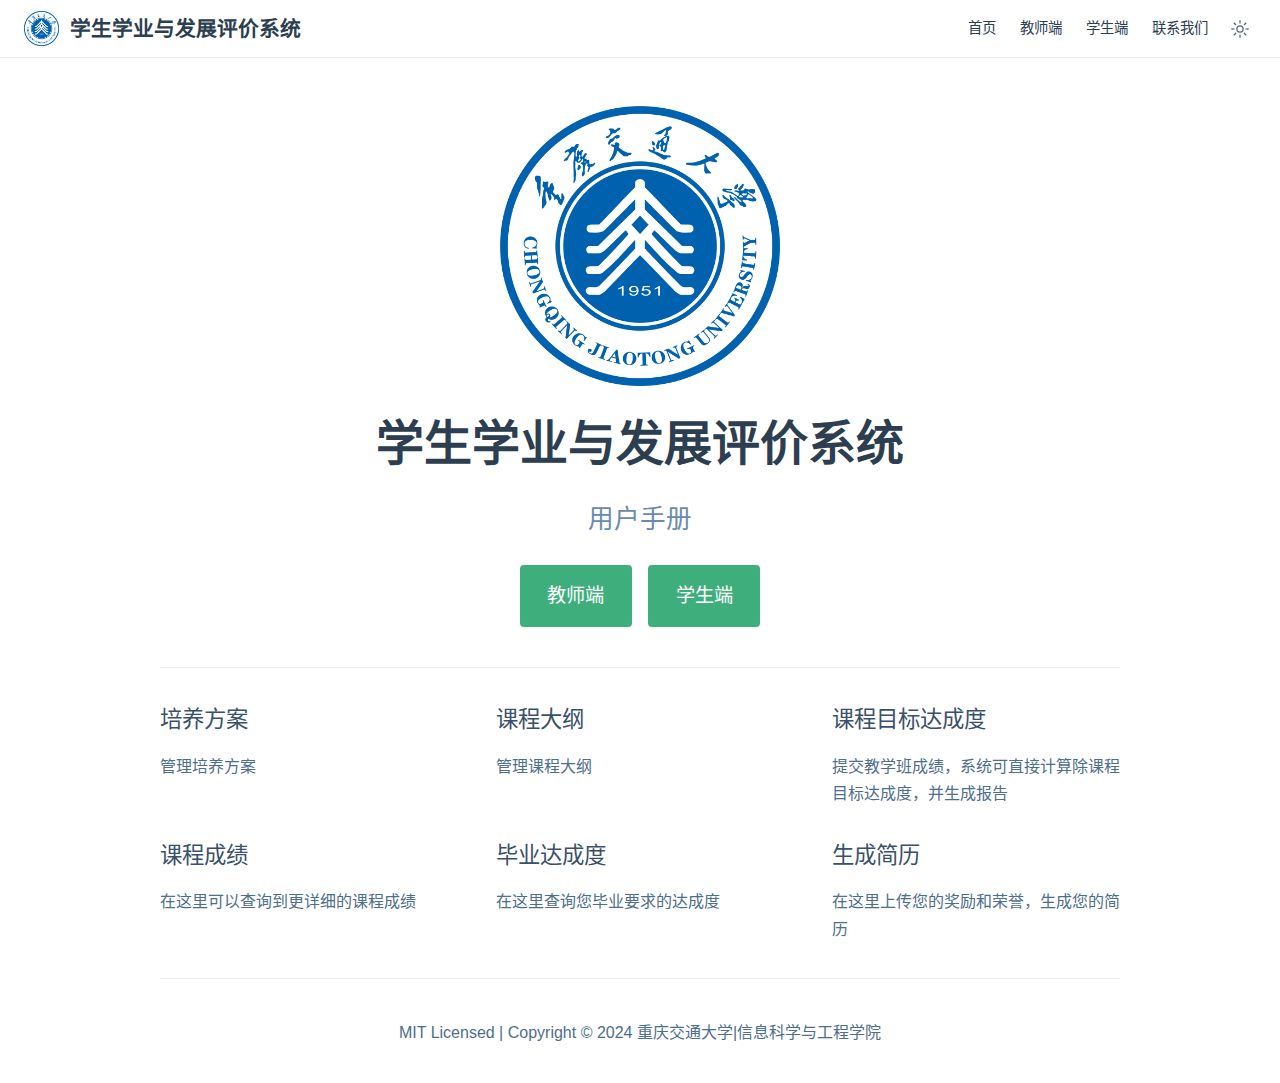
==== index.html @ 1dbdca63 "deploy" ====
<!doctype html>
<html lang="zh-CN">
  <head>
    <meta charset="utf-8" />
    <meta name="viewport" content="width=device-width,initial-scale=1" />
    <meta name="generator" content="VuePress 2.0.0-rc.8" />
    <style>
      :root {
        --c-bg: #fff;
      }
      html.dark {
        --c-bg: #22272e;
      }
      html,
      body {
        background-color: var(--c-bg);
      }
    </style>
    <script>
      const userMode = localStorage.getItem('vuepress-color-scheme')
      const systemDarkMode =
        window.matchMedia &&
        window.matchMedia('(prefers-color-scheme: dark)').matches
      if (userMode === 'dark' || (userMode !== 'light' && systemDarkMode)) {
        document.documentElement.classList.toggle('dark', true)
      }
    </script>
    <title>首页 | 学生学业与发展评价系统</title><meta name="description" content="用户手册">
    <link rel="preload" href="/assets/style-BBqKdvbw.css" as="style"><link rel="stylesheet" href="/assets/style-BBqKdvbw.css">
    <link rel="modulepreload" href="/assets/app-B4sb71X3.js"><link rel="modulepreload" href="/assets/index.html-CUFOlwJ1.js">
    <link rel="prefetch" href="/assets/index.html-BmE-rNoX.js" as="script"><link rel="prefetch" href="/assets/index.html-CQd2r7uK.js" as="script"><link rel="prefetch" href="/assets/index.html-B-RNQleG.js" as="script"><link rel="prefetch" href="/assets/traingplan.html-30GE5vGL.js" as="script"><link rel="prefetch" href="/assets/404.html-BKVNkpbK.js" as="script">
  </head>
  <body>
    <div id="app"><!--[--><div class="theme-container no-sidebar"><!--[--><header class="navbar"><div class="toggle-sidebar-button" title="toggle sidebar" aria-expanded="false" role="button" tabindex="0"><div class="icon" aria-hidden="true"><span></span><span></span><span></span></div></div><span><a class="route-link" href="/"><img class="logo" src="/assets/logo.png" alt="学生学业与发展评价系统"><span class="site-name can-hide" aria-hidden="true">学生学业与发展评价系统</span></a></span><div class="navbar-items-wrapper" style=""><!--[--><!--]--><nav class="navbar-items can-hide" aria-label="site navigation"><!--[--><div class="navbar-item"><a class="route-link" href="/" aria-label="首页"><!--[--><!--]--> 首页 <!--[--><!--]--></a></div><div class="navbar-item"><a class="route-link" href="/teacher/" aria-label="教师端"><!--[--><!--]--> 教师端 <!--[--><!--]--></a></div><div class="navbar-item"><a class="route-link" href="/student/" aria-label="学生端"><!--[--><!--]--> 学生端 <!--[--><!--]--></a></div><div class="navbar-item"><a class="route-link" href="/contact/" aria-label="联系我们"><!--[--><!--]--> 联系我们 <!--[--><!--]--></a></div><!--]--></nav><!--[--><!--]--><button class="toggle-color-mode-button" title="toggle color mode"><svg style="" class="icon" focusable="false" viewBox="0 0 32 32"><path d="M16 12.005a4 4 0 1 1-4 4a4.005 4.005 0 0 1 4-4m0-2a6 6 0 1 0 6 6a6 6 0 0 0-6-6z" fill="currentColor"></path><path d="M5.394 6.813l1.414-1.415l3.506 3.506L8.9 10.318z" fill="currentColor"></path><path d="M2 15.005h5v2H2z" fill="currentColor"></path><path d="M5.394 25.197L8.9 21.691l1.414 1.415l-3.506 3.505z" fill="currentColor"></path><path d="M15 25.005h2v5h-2z" fill="currentColor"></path><path d="M21.687 23.106l1.414-1.415l3.506 3.506l-1.414 1.414z" fill="currentColor"></path><path d="M25 15.005h5v2h-5z" fill="currentColor"></path><path d="M21.687 8.904l3.506-3.506l1.414 1.415l-3.506 3.505z" fill="currentColor"></path><path d="M15 2.005h2v5h-2z" fill="currentColor"></path></svg><svg style="display:none;" class="icon" focusable="false" viewBox="0 0 32 32"><path d="M13.502 5.414a15.075 15.075 0 0 0 11.594 18.194a11.113 11.113 0 0 1-7.975 3.39c-.138 0-.278.005-.418 0a11.094 11.094 0 0 1-3.2-21.584M14.98 3a1.002 1.002 0 0 0-.175.016a13.096 13.096 0 0 0 1.825 25.981c.164.006.328 0 .49 0a13.072 13.072 0 0 0 10.703-5.555a1.01 1.01 0 0 0-.783-1.565A13.08 13.08 0 0 1 15.89 4.38A1.015 1.015 0 0 0 14.98 3z" fill="currentColor"></path></svg></button><!----></div></header><!--]--><div class="sidebar-mask"></div><!--[--><aside class="sidebar"><nav class="navbar-items" aria-label="site navigation"><!--[--><div class="navbar-item"><a class="route-link" href="/" aria-label="首页"><!--[--><!--]--> 首页 <!--[--><!--]--></a></div><div class="navbar-item"><a class="route-link" href="/teacher/" aria-label="教师端"><!--[--><!--]--> 教师端 <!--[--><!--]--></a></div><div class="navbar-item"><a class="route-link" href="/student/" aria-label="学生端"><!--[--><!--]--> 学生端 <!--[--><!--]--></a></div><div class="navbar-item"><a class="route-link" href="/contact/" aria-label="联系我们"><!--[--><!--]--> 联系我们 <!--[--><!--]--></a></div><!--]--></nav><!--[--><!--]--><!----><!--[--><!--]--></aside><!--]--><!--[--><main class="home"><header class="hero"><img src="/assets/logo.png" alt="学生学业与发展评价系统" height="280"><h1 id="main-title">学生学业与发展评价系统</h1><p class="description">用户手册</p><p class="actions"><!--[--><a class="route-link action-button primary" href="/teacher/" aria-label="教师端"><!--[--><!--]--> 教师端 <!--[--><!--]--></a><a class="route-link action-button primary" href="/student/" aria-label="学生端"><!--[--><!--]--> 学生端 <!--[--><!--]--></a><!--]--></p></header><div class="features"><!--[--><div class="feature"><h2>培养方案</h2><p>管理培养方案</p></div><div class="feature"><h2>课程大纲</h2><p>管理课程大纲</p></div><div class="feature"><h2>课程目标达成度</h2><p>提交教学班成绩，系统可直接计算除课程目标达成度，并生成报告</p></div><div class="feature"><h2>课程成绩</h2><p>在这里可以查询到更详细的课程成绩</p></div><div class="feature"><h2>毕业达成度</h2><p>在这里查询您毕业要求的达成度</p></div><div class="feature"><h2>生成简历</h2><p>在这里上传您的奖励和荣誉，生成您的简历</p></div><!--]--></div><div class="theme-default-content"><div></div></div><!--[--><div class="footer">MIT Licensed | Copyright © 2024 重庆交通大学|信息科学与工程学院</div><!--]--></main><!--]--></div><!--[--><!----><!--]--><!--]--></div>
    <script type="module" src="/assets/app-B4sb71X3.js" defer></script>
  </body>
</html>
---- assets/style-BBqKdvbw.css ----
.vp-back-to-top-button{position:fixed!important;bottom:4rem;inset-inline-end:1rem;z-index:100;width:3rem;height:3rem;padding:.5rem;border-width:0;border-radius:50%;background:var(--back-to-top-bg-color);color:var(--back-to-top-color);box-shadow:2px 2px 10px 4px var(--back-to-top-shadow);cursor:pointer}@media (max-width: 959px){.vp-back-to-top-button{width:2.5rem;height:2.5rem}}@media print{.vp-back-to-top-button{display:none}}.vp-back-to-top-button:hover{color:var(--back-to-top-color-hover)}.vp-back-to-top-button .back-to-top-icon{overflow:hidden;width:100%;height:100%;background:currentcolor;border-radius:50%;-webkit-mask-image:var(--back-to-top-icon);mask-image:var(--back-to-top-icon);-webkit-mask-position:50%;mask-position:50%;-webkit-mask-size:cover;mask-size:cover}.vp-scroll-progress{position:absolute;right:-2px;bottom:-2px;width:calc(100% + 4px);height:calc(100% + 4px)}.vp-scroll-progress svg{width:100%;height:100%}.vp-scroll-progress circle{opacity:.9;fill:none;stroke:currentColor;transform:rotate(-90deg);transform-origin:50% 50%;r:22;stroke-dasharray:0% 314.1593%;stroke-width:3px}@media (max-width: 959px){.vp-scroll-progress circle{r:18}}.back-to-top-enter-active,.back-to-top-leave-active{transition:opacity .3s}.back-to-top-enter-from,.back-to-top-leave-to{opacity:0}:root{--back-to-top-z-index: 5;--back-to-top-icon: url("data:image/svg+xml,%3csvg%20xmlns='http://www.w3.org/2000/svg'%20viewBox='0%200%201024%201024'%3e%3cpath%20d='M512%20843.2c-36.2%200-66.4-13.6-85.8-21.8-10.8-4.6-22.6%203.6-21.8%2015.2l7%20102c.4%206.2%207.6%209.4%2012.6%205.6l29-22c3.6-2.8%209-1.8%2011.4%202l41%2064.2c3%204.8%2010.2%204.8%2013.2%200l41-64.2c2.4-3.8%207.8-4.8%2011.4-2l29%2022c5%203.8%2012.2.6%2012.6-5.6l7-102c.8-11.6-11-20-21.8-15.2-19.6%208.2-49.6%2021.8-85.8%2021.8'/%3e%3cpath%20d='m795.4%20586.2-96-98.2C699.4%20172%20513%2032%20513%2032S324.8%20172%20324.8%20488l-96%2098.2c-3.6%203.6-5.2%209-4.4%2014.2L261.2%20824c1.8%2011.4%2014.2%2017%2023.6%2010.8L419%20744s41.4%2040%2094.2%2040%2092.2-40%2092.2-40l134.2%2090.8c9.2%206.2%2021.6.6%2023.6-10.8l37-223.8c.4-5.2-1.2-10.4-4.8-14M513%20384c-34%200-61.4-28.6-61.4-64s27.6-64%2061.4-64c34%200%2061.4%2028.6%2061.4%2064S547%20384%20513%20384'/%3e%3c/svg%3e");--back-to-top-bg-color: #fff;--back-to-top-color: #3eaf7c;--back-to-top-color-hover: #71cda3;--back-to-top-shadow: rgb(0 0 0 / 20%)}div[class*=language-]:hover:before{display:none}div[class*=language-]:hover .vp-copy-code-button{opacity:1}.vp-copy-code-button{position:absolute;top:.5em;right:.5em;z-index:5;width:2.5rem;height:2.5rem;padding:0;border-width:0;border-radius:.5rem;background:transparent;outline:none;opacity:0;cursor:pointer;transition:opacity .4s}@media print{.vp-copy-code-button{display:none}}.vp-copy-code-button:focus,.vp-copy-code-button.copied{opacity:1}.vp-copy-code-button:hover,.vp-copy-code-button.copied{background:var(--copy-code-hover)}.vp-copy-code-button.copied .vp-copy-icon{-webkit-mask-image:var(--code-copied-icon);mask-image:var(--code-copied-icon)}.vp-copy-code-button.copied:after{content:attr(data-copied);position:absolute;top:0;right:calc(100% + .25rem);display:block;height:1.25rem;padding:.625rem;border-radius:.5rem;background:var(--copy-code-hover);color:var(--copy-code-color);font-weight:500;line-height:1.25rem;white-space:nowrap}.vp-copy-icon{width:1.25rem;height:1.25rem;padding:.625rem;background:currentcolor;color:var(--copy-code-color);font-size:1.25rem;-webkit-mask-image:var(--code-copy-icon);mask-image:var(--code-copy-icon);-webkit-mask-position:50%;mask-position:50%;-webkit-mask-repeat:no-repeat;mask-repeat:no-repeat;-webkit-mask-size:1em;mask-size:1em}:root{--code-copy-icon: url("data:image/svg+xml,%3csvg%20xmlns='http://www.w3.org/2000/svg'%20viewBox='0%200%2024%2024'%20fill='none'%20height='20'%20width='20'%20stroke='rgba(128,128,128,1)'%20stroke-width='2'%3e%3cpath%20stroke-linecap='round'%20stroke-linejoin='round'%20d='M9%205H7a2%202%200%200%200-2%202v12a2%202%200%200%200%202%202h10a2%202%200%200%200%202-2V7a2%202%200%200%200-2-2h-2M9%205a2%202%200%200%200%202%202h2a2%202%200%200%200%202-2M9%205a2%202%200%200%201%202-2h2a2%202%200%200%201%202%202'%20/%3e%3c/svg%3e");--code-copied-icon: url("data:image/svg+xml,%3csvg%20xmlns='http://www.w3.org/2000/svg'%20viewBox='0%200%2024%2024'%20fill='none'%20height='20'%20width='20'%20stroke='rgba(128,128,128,1)'%20stroke-width='2'%3e%3cpath%20stroke-linecap='round'%20stroke-linejoin='round'%20d='M9%205H7a2%202%200%200%200-2%202v12a2%202%200%200%200%202%202h10a2%202%200%200%200%202-2V7a2%202%200%200%200-2-2h-2M9%205a2%202%200%200%200%202%202h2a2%202%200%200%200%202-2M9%205a2%202%200%200%201%202-2h2a2%202%200%200%201%202%202m-6%209%202%202%204-4'%20/%3e%3c/svg%3e");--copy-code-color: #9e9e9e;--copy-code-hover: rgb(0 0 0 / 50%)}:root{--external-link-icon-color: #aaa}.external-link-icon{position:relative;display:inline-block;color:var(--external-link-icon-color);vertical-align:middle;top:-1px}@media print{.external-link-icon{display:none}}.external-link-icon-sr-only{position:absolute;width:1px;height:1px;padding:0;margin:-1px;overflow:hidden;clip:rect(0,0,0,0);white-space:nowrap;border-width:0;-webkit-user-select:none;-moz-user-select:none;user-select:none}:root{--medium-zoom-z-index: 100;--medium-zoom-bg-color: #ffffff;--medium-zoom-opacity: 1}.medium-zoom-overlay{background-color:var(--medium-zoom-bg-color)!important;z-index:var(--medium-zoom-z-index)}.medium-zoom-overlay~img{z-index:calc(var(--medium-zoom-z-index) + 1)}.medium-zoom--opened .medium-zoom-overlay{opacity:var(--medium-zoom-opacity)}:root{--nprogress-color: #29d;--nprogress-z-index: 1031}#nprogress{pointer-events:none}#nprogress .bar{background:var(--nprogress-color);position:fixed;z-index:var(--nprogress-z-index);top:0;left:0;width:100%;height:2px}:root{--c-brand: #3eaf7c;--c-brand-light: #4abf8a;--c-bg: #ffffff;--c-bg-light: #f3f4f5;--c-bg-lighter: #eeeeee;--c-bg-dark: #ebebec;--c-bg-darker: #e6e6e6;--c-bg-navbar: var(--c-bg);--c-bg-sidebar: var(--c-bg);--c-bg-arrow: #cccccc;--c-text: #2c3e50;--c-text-accent: var(--c-brand);--c-text-light: #3a5169;--c-text-lighter: #4e6e8e;--c-text-lightest: #6a8bad;--c-text-quote: #999999;--c-border: #eaecef;--c-border-dark: #dfe2e5;--c-tip: #42b983;--c-tip-bg: var(--c-bg-light);--c-tip-title: var(--c-text);--c-tip-text: var(--c-text);--c-tip-text-accent: var(--c-text-accent);--c-warning: #ffc310;--c-warning-bg: #fffae3;--c-warning-bg-light: #fff3ba;--c-warning-bg-lighter: #fff0b0;--c-warning-border-dark: #f7dc91;--c-warning-details-bg: #fff5ca;--c-warning-title: #f1b300;--c-warning-text: #746000;--c-warning-text-accent: #edb100;--c-warning-text-light: #c1971c;--c-warning-text-quote: #ccab49;--c-danger: #f11e37;--c-danger-bg: #ffe0e0;--c-danger-bg-light: #ffcfde;--c-danger-bg-lighter: #ffc9c9;--c-danger-border-dark: #f1abab;--c-danger-details-bg: #ffd4d4;--c-danger-title: #ed1e2c;--c-danger-text: #660000;--c-danger-text-accent: #bd1a1a;--c-danger-text-light: #b5474d;--c-danger-text-quote: #c15b5b;--c-details-bg: #eeeeee;--c-badge-tip: var(--c-tip);--c-badge-warning: #ecc808;--c-badge-warning-text: var(--c-bg);--c-badge-danger: #dc2626;--c-badge-danger-text: var(--c-bg);--c-code-group-tab-title: rgba(255, 255, 255, .9);--c-code-group-tab-bg: var(--code-bg-color);--c-code-group-tab-outline: var(var(--c-code-group-tab-title));--c-code-group-tab-active-border: var(--c-brand);--t-color: .3s ease;--t-transform: .3s ease;--code-bg-color: #282c34;--code-hl-bg-color: rgba(0, 0, 0, .66);--code-ln-color: #9e9e9e;--code-ln-wrapper-width: 3.5rem;--font-family: -apple-system, BlinkMacSystemFont, "Segoe UI", Roboto, Oxygen, Ubuntu, Cantarell, "Fira Sans", "Droid Sans", "Helvetica Neue", sans-serif;--font-family-code: Consolas, Monaco, "Andale Mono", "Ubuntu Mono", monospace;--navbar-height: 3.6rem;--navbar-padding-v: .7rem;--navbar-padding-h: 1.5rem;--sidebar-width: 20rem;--sidebar-width-mobile: calc(var(--sidebar-width) * .82);--content-width: 740px;--homepage-width: 960px}.vp-back-to-top-button{--back-to-top-color: var(--c-brand);--back-to-top-color-hover: var(--c-brand-light);--back-to-top-bg-color: var(--c-bg)}.vp-catalog-wrapper{--catalog-bg-color: var(--c-bg);--catalog-bg-secondary-color: var(--c-bg-dark);--catalog-border-color: var(--c-border);--catalog-active-color: var(--c-brand);--catalog-hover-color: var(--c-brand-light)}.waline-wrapper{--waline-bg-color: var(--c-bg);--waline-bg-color-light: var(--c-bg-light);--waline-text-color: var(--c-color);--waline-border: 1px solid var(--c-border);--waline-border-color: var(--c-border);--waline-theme-color: var(--c-brand);--waline-active-color: var(--c-brand-light)}.DocSearch{--docsearch-primary-color: var(--c-brand);--docsearch-text-color: var(--c-text);--docsearch-highlight-color: var(--c-brand);--docsearch-muted-color: var(--c-text-quote);--docsearch-container-background: rgba(9, 10, 17, .8);--docsearch-modal-background: var(--c-bg-light);--docsearch-searchbox-background: var(--c-bg-lighter);--docsearch-searchbox-focus-background: var(--c-bg);--docsearch-searchbox-shadow: inset 0 0 0 2px var(--c-brand);--docsearch-hit-color: var(--c-text-light);--docsearch-hit-active-color: var(--c-bg);--docsearch-hit-background: var(--c-bg);--docsearch-hit-shadow: 0 1px 3px 0 var(--c-border-dark);--docsearch-footer-background: var(--c-bg)}.external-link-icon{--external-link-icon-color: var(--c-text-quote)}.medium-zoom-overlay{--medium-zoom-bg-color: var(--c-bg)}#nprogress{--nprogress-color: var(--c-brand)}body{--photo-swipe-bullet: var(--c-bg);--photo-swipe-bullet-active: var(--c-brand)}body{--pwa-text-color: var(--c-text);--pwa-bg-color: var(--c-bg);--pwa-border-color: var(--c-brand);--pwa-btn-text-color: var(--c-bg);--pwa-btn-bg-color: var(--c-brand);--pwa-btn-hover-bg-color: var(--c-brand-light)}.language-modal-mask{--redirect-bg-color: var(--c-bg);--redirect-bg-color-light: var(--c-bg-light);--redirect-bg-color-lighter: var(--c-bg-lighter);--redirect-text-color: var(--c-text);--redirect-primary-color: var(--c-brand);--redirect-primary-hover-color: var(--c-brand-light);--redirect-primary-text-color: var(--c-bg)}.search-box{--search-bg-color: var(--c-bg);--search-accent-color: var(--c-brand);--search-text-color: var(--c-text);--search-border-color: var(--c-border);--search-item-text-color: var(--c-text-lighter);--search-item-focus-bg-color: var(--c-bg-light)}html.dark{--c-brand: #3aa675;--c-brand-light: #349469;--c-bg: #22272e;--c-bg-light: #2b313a;--c-bg-lighter: #262c34;--c-bg-dark: #343b44;--c-bg-darker: #37404c;--c-text: #adbac7;--c-text-light: #96a7b7;--c-text-lighter: #8b9eb0;--c-text-lightest: #8094a8;--c-border: #3e4c5a;--c-border-dark: #34404c;--c-tip: #318a62;--c-warning: #e0ad15;--c-warning-bg: #2d2f2d;--c-warning-bg-light: #423e2a;--c-warning-bg-lighter: #44442f;--c-warning-border-dark: #957c35;--c-warning-details-bg: #39392d;--c-warning-title: #fdca31;--c-warning-text: #d8d96d;--c-warning-text-accent: #ffbf00;--c-warning-text-light: #ddb84b;--c-warning-text-quote: #ccab49;--c-danger: #fc1e38;--c-danger-bg: #39232c;--c-danger-bg-light: #4b2b35;--c-danger-bg-lighter: #553040;--c-danger-border-dark: #a25151;--c-danger-details-bg: #482936;--c-danger-title: #fc2d3b;--c-danger-text: #ea9ca0;--c-danger-text-accent: #fd3636;--c-danger-text-light: #d9777c;--c-danger-text-quote: #d56b6b;--c-details-bg: #323843;--c-badge-warning: var(--c-warning);--c-badge-warning-text: #3c2e05;--c-badge-danger: var(--c-danger);--c-badge-danger-text: #401416;--code-hl-bg-color: #363b46}html.dark .DocSearch{--docsearch-logo-color: var(--c-text);--docsearch-modal-shadow: inset 1px 1px 0 0 #2c2e40, 0 3px 8px 0 #000309;--docsearch-key-shadow: inset 0 -2px 0 0 #282d55, inset 0 0 1px 1px #51577d, 0 2px 2px 0 rgba(3, 4, 9, .3);--docsearch-key-gradient: linear-gradient(-225deg, #444950, #1c1e21);--docsearch-footer-shadow: inset 0 1px 0 0 rgba(73, 76, 106, .5), 0 -4px 8px 0 rgba(0, 0, 0, .2)}html.dark body{--pwa-shadow-color: rgb(0 0 0 / 30%);--pwa-content-color: #ccc;--pwa-content-light-color: #999}html,body{padding:0;margin:0;background-color:var(--c-bg);transition:background-color var(--t-color)}html.dark{color-scheme:dark}html{font-size:16px}body{font-family:var(--font-family);-webkit-font-smoothing:antialiased;-moz-osx-font-smoothing:grayscale;font-size:1rem;color:var(--c-text)}a{font-weight:500;color:var(--c-text-accent);text-decoration:none;overflow-wrap:break-word}p a code{font-weight:400;color:var(--c-text-accent)}kbd{font-family:var(--font-family-code);color:var(--c-text);background:var(--c-bg-lighter);border:solid .15rem var(--c-border-dark);border-bottom:solid .25rem var(--c-border-dark);border-radius:.15rem;padding:0 .15em}code{font-family:var(--font-family-code);color:var(--c-text-lighter);padding:.25rem .5rem;margin:0;font-size:.85em;background-color:var(--c-bg-light);border-radius:3px;overflow-wrap:break-word;transition:background-color var(--t-color)}blockquote{font-size:1rem;color:var(--c-text-quote);border-left:.2rem solid var(--c-border-dark);margin:1rem 0;padding:.25rem 0 .25rem 1rem;overflow-wrap:break-word}blockquote>p{margin:0}ul,ol{padding-left:1.2em}strong{font-weight:600}h1,h2,h3,h4,h5,h6{font-weight:600;line-height:1.25;overflow-wrap:break-word}h1:focus-visible,h2:focus-visible,h3:focus-visible,h4:focus-visible,h5:focus-visible,h6:focus-visible{outline:none}h1 .header-anchor,h2 .header-anchor,h3 .header-anchor,h4 .header-anchor,h5 .header-anchor,h6 .header-anchor{color:inherit;text-decoration:none;position:relative}h1 .header-anchor:hover:before,h2 .header-anchor:hover:before,h3 .header-anchor:hover:before,h4 .header-anchor:hover:before,h5 .header-anchor:hover:before,h6 .header-anchor:hover:before{font-size:.8em;content:"¶";position:absolute;left:-.75em;color:var(--c-brand)}h1 .header-anchor:focus-visible,h2 .header-anchor:focus-visible,h3 .header-anchor:focus-visible,h4 .header-anchor:focus-visible,h5 .header-anchor:focus-visible,h6 .header-anchor:focus-visible{outline:none}h1 .header-anchor:focus-visible:before,h2 .header-anchor:focus-visible:before,h3 .header-anchor:focus-visible:before,h4 .header-anchor:focus-visible:before,h5 .header-anchor:focus-visible:before,h6 .header-anchor:focus-visible:before{content:"¶";position:absolute;left:-.75em;color:var(--c-brand);outline:auto}h1{font-size:2.2rem}h2{font-size:1.65rem;padding-bottom:.3rem;border-bottom:1px solid var(--c-border);transition:border-color var(--t-color)}h3{font-size:1.35rem}h4{font-size:1.15rem}h5{font-size:1.05rem}h6{font-size:1rem}@media print{a[href^="http://"]:after,a[href^="https://"]:after{content:" (" attr(href) ") "}}p,ul,ol{line-height:1.7;overflow-wrap:break-word}hr{border:0;border-top:1px solid var(--c-border)}table{border-collapse:collapse;margin:1rem 0;display:block;overflow-x:auto;transition:border-color var(--t-color)}tr{border-top:1px solid var(--c-border-dark);transition:border-color var(--t-color)}tr:nth-child(2n){background-color:var(--c-bg-light);transition:background-color var(--t-color)}tr:nth-child(2n) code{background-color:var(--c-bg-dark)}th,td{padding:.6em 1em;border:1px solid var(--c-border-dark);transition:border-color var(--t-color)}.arrow{display:inline-block;width:0;height:0}.arrow.up{border-left:4px solid transparent;border-right:4px solid transparent;border-bottom:6px solid var(--c-bg-arrow)}.arrow.down{border-left:4px solid transparent;border-right:4px solid transparent;border-top:6px solid var(--c-bg-arrow)}.arrow.right{border-top:4px solid transparent;border-bottom:4px solid transparent;border-left:6px solid var(--c-bg-arrow)}.arrow.left{border-top:4px solid transparent;border-bottom:4px solid transparent;border-right:6px solid var(--c-bg-arrow)}.badge{display:inline-block;font-size:14px;font-weight:600;height:18px;line-height:18px;border-radius:3px;padding:0 6px;color:var(--c-bg);vertical-align:top;transition:color var(--t-color),background-color var(--t-color)}.badge.tip{background-color:var(--c-badge-tip)}.badge.warning{background-color:var(--c-badge-warning);color:var(--c-badge-warning-text)}.badge.danger{background-color:var(--c-badge-danger);color:var(--c-badge-danger-text)}.badge+.badge{margin-left:5px}code[class*=language-],pre[class*=language-]{color:#ccc;background:none;font-family:var(--font-family-code);font-size:1em;text-align:left;white-space:pre;word-spacing:normal;word-break:normal;word-wrap:normal;line-height:1.5;-moz-tab-size:4;-o-tab-size:4;tab-size:4;-webkit-hyphens:none;hyphens:none}pre[class*=language-]{padding:1em;margin:.5em 0;overflow:auto}:not(pre)>code[class*=language-],pre[class*=language-]{background:#2d2d2d}:not(pre)>code[class*=language-]{padding:.1em;border-radius:.3em;white-space:normal}.token.comment,.token.block-comment,.token.prolog,.token.doctype,.token.cdata{color:#999}.token.punctuation{color:#ccc}.token.tag,.token.attr-name,.token.namespace,.token.deleted{color:#ec5975}.token.function-name{color:#6196cc}.token.boolean,.token.number,.token.function{color:#f08d49}.token.property,.token.class-name,.token.constant,.token.symbol{color:#f8c555}.token.selector,.token.important,.token.atrule,.token.keyword,.token.builtin{color:#cc99cd}.token.string,.token.char,.token.attr-value,.token.regex,.token.variable{color:#7ec699}.token.operator,.token.entity,.token.url{color:#67cdcc}.token.important,.token.bold{font-weight:700}.token.italic{font-style:italic}.token.entity{cursor:help}.token.inserted{color:#3eaf7c}.theme-default-content pre,.theme-default-content pre[class*=language-]{line-height:1.375;padding:1.3rem 1.5rem;margin:.85rem 0;border-radius:6px;overflow:auto}.theme-default-content pre code,.theme-default-content pre[class*=language-] code{color:#fff;padding:0;background-color:transparent!important;border-radius:0;overflow-wrap:unset;-webkit-font-smoothing:auto;-moz-osx-font-smoothing:auto}.theme-default-content .line-number{font-family:var(--font-family-code)}div[class*=language-]{position:relative;background-color:var(--code-bg-color);border-radius:6px}div[class*=language-]:before{content:attr(data-title);position:absolute;z-index:3;top:.8em;right:1em;font-size:.75rem;color:var(--code-ln-color)}div[class*=language-] pre,div[class*=language-] pre[class*=language-]{background:transparent!important;position:relative;z-index:1}div[class*=language-] .highlight-lines{-webkit-user-select:none;-moz-user-select:none;user-select:none;padding-top:1.3rem;position:absolute;top:0;left:0;width:100%;line-height:1.375}div[class*=language-] .highlight-lines .highlight-line{background-color:var(--code-hl-bg-color)}div[class*=language-]:not(.line-numbers-mode) .line-numbers{display:none}div[class*=language-].line-numbers-mode .highlight-lines .highlight-line{position:relative}div[class*=language-].line-numbers-mode .highlight-lines .highlight-line:before{content:" ";position:absolute;z-index:2;left:0;top:0;display:block;width:var(--code-ln-wrapper-width);height:100%}div[class*=language-].line-numbers-mode pre{margin-left:var(--code-ln-wrapper-width);padding-left:1rem;vertical-align:middle}div[class*=language-].line-numbers-mode .line-numbers{position:absolute;top:0;width:var(--code-ln-wrapper-width);text-align:center;color:var(--code-ln-color);padding-top:1.25rem;line-height:1.375;counter-reset:line-number}div[class*=language-].line-numbers-mode .line-numbers .line-number{position:relative;z-index:3;-webkit-user-select:none;-moz-user-select:none;user-select:none;height:1.375em}div[class*=language-].line-numbers-mode .line-numbers .line-number:before{counter-increment:line-number;content:counter(line-number);font-size:.85em}div[class*=language-].line-numbers-mode:after{content:"";position:absolute;top:0;left:0;width:var(--code-ln-wrapper-width);height:100%;border-radius:6px 0 0 6px;border-right:1px solid var(--code-hl-bg-color)}@media (max-width: 419px){.theme-default-content div[class*=language-]{margin:.85rem -1.5rem;border-radius:0}}.code-group__nav{margin-top:.85rem;margin-bottom:calc(-1.7rem - 6px);padding-bottom:calc(1.7rem - 6px);padding-left:10px;padding-top:10px;border-top-left-radius:6px;border-top-right-radius:6px;background-color:var(--c-code-group-tab-bg)}.code-group__nav-tab{border:0;padding:5px;cursor:pointer;background-color:transparent;font-size:.85em;line-height:1.4;color:var(--c-code-group-tab-title);font-weight:600}.code-group__nav-tab:focus{outline:none}.code-group__nav-tab:focus-visible{outline:1px solid var(--c-code-group-tab-outline)}.code-group__nav-tab-active{border-bottom:var(--c-code-group-tab-active-border) 1px solid}@media (max-width: 419px){.code-group__nav{margin-left:-1.5rem;margin-right:-1.5rem;border-radius:0}}.code-group-item{display:none}.code-group-item__active{display:block}.code-group-item>pre{background-color:orange}.custom-container{transition:color var(--t-color),border-color var(--t-color),background-color var(--t-color)}.custom-container .custom-container-title{font-weight:600}.custom-container .custom-container-title:not(:only-child){margin-bottom:-.4rem}.custom-container.tip,.custom-container.warning,.custom-container.danger{padding:.1rem 1.5rem;border-left-width:.5rem;border-left-style:solid;margin:1rem 0}.custom-container.tip{border-color:var(--c-tip);background-color:var(--c-tip-bg);color:var(--c-tip-text)}.custom-container.tip .custom-container-title{color:var(--c-tip-title)}.custom-container.tip a{color:var(--c-tip-text-accent)}.custom-container.tip code{background-color:var(--c-bg-dark)}.custom-container.warning{border-color:var(--c-warning);background-color:var(--c-warning-bg);color:var(--c-warning-text)}.custom-container.warning .custom-container-title{color:var(--c-warning-title)}.custom-container.warning a{color:var(--c-warning-text-accent)}.custom-container.warning blockquote{border-left-color:var(--c-warning-border-dark);color:var(--c-warning-text-quote)}.custom-container.warning code{color:var(--c-warning-text-light);background-color:var(--c-warning-bg-light)}.custom-container.warning details{background-color:var(--c-warning-details-bg)}.custom-container.warning details code{background-color:var(--c-warning-bg-lighter)}.custom-container.warning .external-link-icon{--external-link-icon-color: var(--c-warning-text-quote)}.custom-container.danger{border-color:var(--c-danger);background-color:var(--c-danger-bg);color:var(--c-danger-text)}.custom-container.danger .custom-container-title{color:var(--c-danger-title)}.custom-container.danger a{color:var(--c-danger-text-accent)}.custom-container.danger blockquote{border-left-color:var(--c-danger-border-dark);color:var(--c-danger-text-quote)}.custom-container.danger code{color:var(--c-danger-text-light);background-color:var(--c-danger-bg-light)}.custom-container.danger details{background-color:var(--c-danger-details-bg)}.custom-container.danger details code{background-color:var(--c-danger-bg-lighter)}.custom-container.danger .external-link-icon{--external-link-icon-color: var(--c-danger-text-quote)}.custom-container.details{display:block;position:relative;border-radius:2px;margin:1.6em 0;padding:1.6em;background-color:var(--c-details-bg)}.custom-container.details code{background-color:var(--c-bg-darker)}.custom-container.details h4{margin-top:0}.custom-container.details figure:last-child,.custom-container.details p:last-child{margin-bottom:0;padding-bottom:0}.custom-container.details summary{outline:none;cursor:pointer}.home{padding:var(--navbar-height) 2rem 0;max-width:var(--homepage-width);margin:0 auto;display:block}.home .hero{text-align:center}.home .hero img{max-width:100%;max-height:280px;display:block;margin:3rem auto 1.5rem}.home .hero h1{font-size:3rem}.home .hero h1,.home .hero .description,.home .hero .actions{margin:1.8rem auto}.home .hero .actions{display:flex;flex-wrap:wrap;gap:1rem;justify-content:center}.home .hero .description{max-width:35rem;font-size:1.6rem;line-height:1.3;color:var(--c-text-lightest)}.home .hero .action-button{display:inline-block;font-size:1.2rem;padding:.8rem 1.6rem;border-width:2px;border-style:solid;border-radius:4px;transition:background-color var(--t-color);box-sizing:border-box}.home .hero .action-button.primary{color:var(--c-bg);background-color:var(--c-brand);border-color:var(--c-brand)}.home .hero .action-button.primary:hover{background-color:var(--c-brand-light)}.home .hero .action-button.secondary{color:var(--c-brand);background-color:var(--c-bg);border-color:var(--c-brand)}.home .hero .action-button.secondary:hover{color:var(--c-bg);background-color:var(--c-brand-light)}.home .features{border-top:1px solid var(--c-border);transition:border-color var(--t-color);padding:1.2rem 0;margin-top:2.5rem;display:flex;flex-wrap:wrap;align-items:flex-start;align-content:stretch;justify-content:space-between}.home .feature{flex-grow:1;flex-basis:30%;max-width:30%}.home .feature h2{font-size:1.4rem;font-weight:500;border-bottom:none;padding-bottom:0;color:var(--c-text-light)}.home .feature p{color:var(--c-text-lighter)}.home .theme-default-content{padding:0;margin:0}.home .footer{padding:2.5rem;border-top:1px solid var(--c-border);text-align:center;color:var(--c-text-lighter);transition:border-color var(--t-color)}@media (max-width: 719px){.home .features{flex-direction:column}.home .feature{max-width:100%;padding:0 2.5rem}}@media (max-width: 419px){.home{padding-left:1.5rem;padding-right:1.5rem}.home .hero img{max-height:210px;margin:2rem auto 1.2rem}.home .hero h1{font-size:2rem}.home .hero h1,.home .hero .description,.home .hero .actions{margin:1.2rem auto}.home .hero .description{font-size:1.2rem}.home .hero .action-button{font-size:1rem;padding:.6rem 1.2rem}.home .feature h2{font-size:1.25rem}}.page{padding-top:var(--navbar-height);padding-left:var(--sidebar-width)}.navbar{position:fixed;z-index:20;top:0;left:0;right:0;height:var(--navbar-height);box-sizing:border-box;border-bottom:1px solid var(--c-border);background-color:var(--c-bg-navbar);transition:background-color var(--t-color),border-color var(--t-color)}.sidebar{font-size:16px;width:var(--sidebar-width);position:fixed;z-index:10;margin:0;top:var(--navbar-height);left:0;bottom:0;box-sizing:border-box;border-right:1px solid var(--c-border);overflow-y:auto;scrollbar-width:thin;scrollbar-color:var(--c-brand) var(--c-border);background-color:var(--c-bg-sidebar);transition:transform var(--t-transform),background-color var(--t-color),border-color var(--t-color)}.sidebar::-webkit-scrollbar{width:7px}.sidebar::-webkit-scrollbar-track{background-color:var(--c-border)}.sidebar::-webkit-scrollbar-thumb{background-color:var(--c-brand)}.sidebar-mask{position:fixed;z-index:9;top:0;left:0;width:100vw;height:100vh;display:none}.theme-container.sidebar-open .sidebar-mask{display:block}.theme-container.sidebar-open .navbar>.toggle-sidebar-button .icon span:nth-child(1){transform:rotate(45deg) translate3d(5.5px,5.5px,0)}.theme-container.sidebar-open .navbar>.toggle-sidebar-button .icon span:nth-child(2){transform:scale3d(0,1,1)}.theme-container.sidebar-open .navbar>.toggle-sidebar-button .icon span:nth-child(3){transform:rotate(-45deg) translate3d(6px,-6px,0)}.theme-container.sidebar-open .navbar>.toggle-sidebar-button .icon span:nth-child(1),.theme-container.sidebar-open .navbar>.toggle-sidebar-button .icon span:nth-child(3){transform-origin:center}.theme-container.no-navbar .theme-default-content h1,.theme-container.no-navbar .theme-default-content h2,.theme-container.no-navbar .theme-default-content h3,.theme-container.no-navbar .theme-default-content h4,.theme-container.no-navbar .theme-default-content h5,.theme-container.no-navbar .theme-default-content h6{margin-top:1.5rem;padding-top:0}.theme-container.no-navbar .page{padding-top:0}.theme-container.no-navbar .sidebar{top:0}.theme-container.no-sidebar .sidebar{display:none}@media (max-width: 719px){.theme-container.no-sidebar .sidebar{display:block}}.theme-container.no-sidebar .page{padding-left:0}.theme-default-content a:not(.header-anchor):hover{text-decoration:underline}.theme-default-content img{max-width:100%}.theme-default-content h1,.theme-default-content h2,.theme-default-content h3,.theme-default-content h4,.theme-default-content h5,.theme-default-content h6{margin-top:calc(.5rem - var(--navbar-height));padding-top:calc(1rem + var(--navbar-height));margin-bottom:0}.theme-default-content h1:first-child,.theme-default-content h2:first-child,.theme-default-content h3:first-child,.theme-default-content h4:first-child,.theme-default-content h5:first-child,.theme-default-content h6:first-child{margin-bottom:1rem}.theme-default-content h1:first-child+p,.theme-default-content h1:first-child+pre,.theme-default-content h1:first-child+.custom-container,.theme-default-content h2:first-child+p,.theme-default-content h2:first-child+pre,.theme-default-content h2:first-child+.custom-container,.theme-default-content h3:first-child+p,.theme-default-content h3:first-child+pre,.theme-default-content h3:first-child+.custom-container,.theme-default-content h4:first-child+p,.theme-default-content h4:first-child+pre,.theme-default-content h4:first-child+.custom-container,.theme-default-content h5:first-child+p,.theme-default-content h5:first-child+pre,.theme-default-content h5:first-child+.custom-container,.theme-default-content h6:first-child+p,.theme-default-content h6:first-child+pre,.theme-default-content h6:first-child+.custom-container{margin-top:2rem}@media (max-width: 959px){.sidebar{font-size:15px;width:var(--sidebar-width-mobile)}.page{padding-left:var(--sidebar-width-mobile)}}@media (max-width: 719px){.sidebar{top:0;padding-top:var(--navbar-height);transform:translate(-100%)}.page{padding-left:0}.theme-container.sidebar-open .sidebar{transform:translate(0)}.theme-container.no-navbar .sidebar{padding-top:0}}@media (max-width: 419px){h1{font-size:1.9rem}}#vp-comment{max-width:var(--content-width);margin:0 auto;padding:2rem 2.5rem}@media (max-width: 959px){#vp-comment{padding:2rem}}@media (max-width: 419px){#vp-comment{padding:1.5rem}}.navbar{--navbar-line-height: calc( var(--navbar-height) - 2 * var(--navbar-padding-v) );padding:var(--navbar-padding-v) var(--navbar-padding-h);line-height:var(--navbar-line-height)}.navbar .logo{height:var(--navbar-line-height);margin-right:var(--navbar-padding-v);vertical-align:top}.navbar .site-name{font-size:1.3rem;font-weight:600;color:var(--c-text);position:relative}.navbar .navbar-items-wrapper{display:flex;position:absolute;box-sizing:border-box;top:var(--navbar-padding-v);right:var(--navbar-padding-h);height:var(--navbar-line-height);padding-left:var(--navbar-padding-h);white-space:nowrap;font-size:.9rem}.navbar .navbar-items-wrapper .search-box{flex:0 0 auto;vertical-align:top}@media screen and (max-width: 719px){.navbar{padding-left:4rem}.navbar .site-name{display:block;width:calc(100vw - 11rem);overflow:hidden;white-space:nowrap;text-overflow:ellipsis}.navbar .can-hide{display:none}}.navbar-items{display:inline-block}@media print{.navbar-items{display:none}}.navbar-items a{display:inline-block;line-height:1.4rem;color:inherit}.navbar-items a:hover,.navbar-items a.route-link-active{color:var(--c-text)}.navbar-items .navbar-item{position:relative;display:inline-block;margin-left:1.5rem;line-height:var(--navbar-line-height)}.navbar-items .navbar-item:first-child{margin-left:0}.navbar-items .navbar-item>a:hover,.navbar-items .navbar-item>a.route-link-active{margin-bottom:-2px;border-bottom:2px solid var(--c-text-accent)}@media (max-width: 719px){.navbar-items .navbar-item{margin-left:0}.navbar-items .navbar-item>a:hover,.navbar-items .navbar-item>a.route-link-active{margin-bottom:0;border-bottom:none}.navbar-items a:hover,.navbar-items a.route-link-active{color:var(--c-text-accent)}}.toggle-sidebar-button{position:absolute;top:.6rem;left:1rem;display:none;padding:.6rem;cursor:pointer}.toggle-sidebar-button .icon{display:flex;flex-direction:column;justify-content:center;align-items:center;width:1.25rem;height:1.25rem;cursor:inherit}.toggle-sidebar-button .icon span{display:inline-block;width:100%;height:2px;border-radius:2px;background-color:var(--c-text);transition:transform var(--t-transform)}.toggle-sidebar-button .icon span:nth-child(2){margin:6px 0}@media screen and (max-width: 719px){.toggle-sidebar-button{display:block}}.toggle-color-mode-button{display:flex;margin:auto;margin-left:1rem;border:0;background:none;color:var(--c-text);opacity:.8;cursor:pointer}@media print{.toggle-color-mode-button{display:none}}.toggle-color-mode-button:hover{opacity:1}.toggle-color-mode-button .icon{width:1.25rem;height:1.25rem}.DocSearch{transition:background-color var(--t-color)}.navbar-dropdown-wrapper{cursor:pointer}.navbar-dropdown-wrapper .navbar-dropdown-title,.navbar-dropdown-wrapper .navbar-dropdown-title-mobile{display:block;font-size:.9rem;font-family:inherit;cursor:inherit;padding:inherit;line-height:1.4rem;background:transparent;border:none;font-weight:500;color:var(--c-text)}.navbar-dropdown-wrapper .navbar-dropdown-title:hover,.navbar-dropdown-wrapper .navbar-dropdown-title-mobile:hover{border-color:transparent}.navbar-dropdown-wrapper .navbar-dropdown-title .arrow,.navbar-dropdown-wrapper .navbar-dropdown-title-mobile .arrow{vertical-align:middle;margin-top:-1px;margin-left:.4rem}.navbar-dropdown-wrapper .navbar-dropdown-title-mobile{display:none;font-weight:600;font-size:inherit}.navbar-dropdown-wrapper .navbar-dropdown-title-mobile:hover{color:var(--c-text-accent)}.navbar-dropdown-wrapper .navbar-dropdown .navbar-dropdown-item{color:inherit;line-height:1.7rem}.navbar-dropdown-wrapper .navbar-dropdown .navbar-dropdown-item .navbar-dropdown-subtitle{margin:.45rem 0 0;border-top:1px solid var(--c-border);padding:1rem 0 .45rem;font-size:.9rem}.navbar-dropdown-wrapper .navbar-dropdown .navbar-dropdown-item .navbar-dropdown-subtitle>span{padding:0 1.5rem 0 1.25rem}.navbar-dropdown-wrapper .navbar-dropdown .navbar-dropdown-item .navbar-dropdown-subtitle>a{font-weight:inherit}.navbar-dropdown-wrapper .navbar-dropdown .navbar-dropdown-item .navbar-dropdown-subtitle>a.route-link-active:after{display:none}.navbar-dropdown-wrapper .navbar-dropdown .navbar-dropdown-item .navbar-dropdown-subitem-wrapper{padding:0;list-style:none}.navbar-dropdown-wrapper .navbar-dropdown .navbar-dropdown-item .navbar-dropdown-subitem-wrapper .navbar-dropdown-subitem{font-size:.9em}.navbar-dropdown-wrapper .navbar-dropdown .navbar-dropdown-item a{display:block;line-height:1.7rem;position:relative;border-bottom:none;font-weight:400;margin-bottom:0;padding:0 1.5rem 0 1.25rem}.navbar-dropdown-wrapper .navbar-dropdown .navbar-dropdown-item a:hover,.navbar-dropdown-wrapper .navbar-dropdown .navbar-dropdown-item a.route-link-active{color:var(--c-text-accent)}.navbar-dropdown-wrapper .navbar-dropdown .navbar-dropdown-item a.route-link-active:after{content:"";width:0;height:0;border-left:5px solid var(--c-text-accent);border-top:3px solid transparent;border-bottom:3px solid transparent;position:absolute;top:calc(50% - 2px);left:9px}.navbar-dropdown-wrapper .navbar-dropdown .navbar-dropdown-item:first-child .navbar-dropdown-subtitle{margin-top:0;padding-top:0;border-top:0}.navbar-dropdown-wrapper.mobile.open .navbar-dropdown-title,.navbar-dropdown-wrapper.mobile.open .navbar-dropdown-title-mobile{margin-bottom:.5rem}.navbar-dropdown-wrapper.mobile .navbar-dropdown-title,.navbar-dropdown-wrapper.mobile .navbar-dropdown-title-mobile{display:none}.navbar-dropdown-wrapper.mobile .navbar-dropdown-title-mobile{display:block}.navbar-dropdown-wrapper.mobile .navbar-dropdown{transition:height .1s ease-out;overflow:hidden}.navbar-dropdown-wrapper.mobile .navbar-dropdown .navbar-dropdown-item .navbar-dropdown-subtitle{border-top:0;margin-top:0;padding-top:0;padding-bottom:0}.navbar-dropdown-wrapper.mobile .navbar-dropdown .navbar-dropdown-item .navbar-dropdown-subtitle,.navbar-dropdown-wrapper.mobile .navbar-dropdown .navbar-dropdown-item>a{font-size:15px;line-height:2rem}.navbar-dropdown-wrapper.mobile .navbar-dropdown .navbar-dropdown-item .navbar-dropdown-subitem{font-size:14px;padding-left:1rem}.navbar-dropdown-wrapper:not(.mobile){height:1.8rem}.navbar-dropdown-wrapper:not(.mobile):hover .navbar-dropdown,.navbar-dropdown-wrapper:not(.mobile).open .navbar-dropdown{display:block!important}.navbar-dropdown-wrapper:not(.mobile).open:blur{display:none}.navbar-dropdown-wrapper:not(.mobile) .navbar-dropdown{display:none;height:auto!important;box-sizing:border-box;max-height:calc(100vh - 2.7rem);overflow-y:auto;position:absolute;top:100%;right:0;background-color:var(--c-bg-navbar);padding:.6rem 0;border:1px solid var(--c-border);border-bottom-color:var(--c-border-dark);text-align:left;border-radius:.25rem;white-space:nowrap;margin:0}.page{padding-bottom:2rem;display:block}.page .theme-default-content{max-width:var(--content-width);margin:0 auto;padding:2rem 2.5rem;padding-top:0}@media (max-width: 959px){.page .theme-default-content{padding:2rem}}@media (max-width: 419px){.page .theme-default-content{padding:1.5rem}}.page-meta{max-width:var(--content-width);margin:0 auto;padding:1rem 2.5rem;overflow:auto}@media (max-width: 959px){.page-meta{padding:2rem}}@media (max-width: 419px){.page-meta{padding:1.5rem}}.page-meta .meta-item{cursor:default;margin-top:.8rem}.page-meta .meta-item .meta-item-label{font-weight:500;color:var(--c-text-lighter)}.page-meta .meta-item .meta-item-info{font-weight:400;color:var(--c-text-quote)}.page-meta .edit-link{display:inline-block;margin-right:.25rem}@media print{.page-meta .edit-link{display:none}}.page-meta .last-updated{float:right}@media (max-width: 719px){.page-meta .last-updated{font-size:.8em;float:none}.page-meta .contributors{font-size:.8em}}.page-nav{max-width:var(--content-width);margin:0 auto;padding:1rem 2.5rem 2rem;padding-bottom:0}@media (max-width: 959px){.page-nav{padding:2rem}}@media (max-width: 419px){.page-nav{padding:1.5rem}}.page-nav .inner{min-height:2rem;margin-top:0;border-top:1px solid var(--c-border);transition:border-color var(--t-color);padding-top:1rem;overflow:auto}.page-nav .prev a:before{content:"←"}.page-nav .next{float:right}.page-nav .next a:after{content:"→"}.sidebar ul{padding:0;margin:0;list-style-type:none}.sidebar a{display:inline-block}.sidebar .navbar-items{display:none;border-bottom:1px solid var(--c-border);transition:border-color var(--t-color);padding:.5rem 0 .75rem}.sidebar .navbar-items a{font-weight:600}.sidebar .navbar-items .navbar-item{display:block;line-height:1.25rem;font-size:1.1em;padding:.5rem 0 .5rem 1.5rem}.sidebar .sidebar-items{padding:1.5rem 0}@media (max-width: 719px){.sidebar .navbar-items{display:block}.sidebar .navbar-items .navbar-dropdown-wrapper .navbar-dropdown .navbar-dropdown-item a.route-link-active:after{top:calc(1rem - 2px)}.sidebar .sidebar-items{padding:1rem 0}}.sidebar-item{cursor:default;border-left:.25rem solid transparent;color:var(--c-text)}.sidebar-item:focus-visible{outline-width:1px;outline-offset:-1px}.sidebar-item.active:not(p.sidebar-heading){font-weight:600;color:var(--c-text-accent);border-left-color:var(--c-text-accent)}.sidebar-item.sidebar-heading{transition:color .15s ease;font-size:1.1em;font-weight:700;padding:.35rem 1.5rem .35rem 1.25rem;width:100%;box-sizing:border-box;margin:0}.sidebar-item.sidebar-heading+.sidebar-item-children{transition:height .1s ease-out;overflow:hidden;margin-bottom:.75rem}.sidebar-item.collapsible{cursor:pointer}.sidebar-item.collapsible .arrow{position:relative;top:-.12em;left:.5em}.sidebar-item:not(.sidebar-heading){font-size:1em;font-weight:400;display:inline-block;margin:0;padding:.35rem 1rem .35rem 2rem;line-height:1.4;width:100%;box-sizing:border-box}.sidebar-item:not(.sidebar-heading)+.sidebar-item-children{padding-left:1rem;font-size:.95em}.sidebar-item-children .sidebar-item-children .sidebar-item:not(.sidebar-heading){padding:.25rem 1rem .25rem 1.75rem}.sidebar-item-children .sidebar-item-children .sidebar-item:not(.sidebar-heading).active{font-weight:500;border-left-color:transparent}a.sidebar-heading+.sidebar-item-children .sidebar-item:not(.sidebar-heading).active{border-left-color:transparent}a.sidebar-item{cursor:pointer}a.sidebar-item:hover{color:var(--c-text-accent)}.table-of-contents .badge{vertical-align:middle}.dropdown-enter-from,.dropdown-leave-to{height:0!important}.fade-slide-y-enter-active{transition:all .2s ease}.fade-slide-y-leave-active{transition:all .2s cubic-bezier(1,.5,.8,1)}.fade-slide-y-enter-from,.fade-slide-y-leave-to{transform:translateY(10px);opacity:0}
---- assets/style-BBqKdvbw.css ----
.vp-back-to-top-button{position:fixed!important;bottom:4rem;inset-inline-end:1rem;z-index:100;width:3rem;height:3rem;padding:.5rem;border-width:0;border-radius:50%;background:var(--back-to-top-bg-color);color:var(--back-to-top-color);box-shadow:2px 2px 10px 4px var(--back-to-top-shadow);cursor:pointer}@media (max-width: 959px){.vp-back-to-top-button{width:2.5rem;height:2.5rem}}@media print{.vp-back-to-top-button{display:none}}.vp-back-to-top-button:hover{color:var(--back-to-top-color-hover)}.vp-back-to-top-button .back-to-top-icon{overflow:hidden;width:100%;height:100%;background:currentcolor;border-radius:50%;-webkit-mask-image:var(--back-to-top-icon);mask-image:var(--back-to-top-icon);-webkit-mask-position:50%;mask-position:50%;-webkit-mask-size:cover;mask-size:cover}.vp-scroll-progress{position:absolute;right:-2px;bottom:-2px;width:calc(100% + 4px);height:calc(100% + 4px)}.vp-scroll-progress svg{width:100%;height:100%}.vp-scroll-progress circle{opacity:.9;fill:none;stroke:currentColor;transform:rotate(-90deg);transform-origin:50% 50%;r:22;stroke-dasharray:0% 314.1593%;stroke-width:3px}@media (max-width: 959px){.vp-scroll-progress circle{r:18}}.back-to-top-enter-active,.back-to-top-leave-active{transition:opacity .3s}.back-to-top-enter-from,.back-to-top-leave-to{opacity:0}:root{--back-to-top-z-index: 5;--back-to-top-icon: url("data:image/svg+xml,%3csvg%20xmlns='http://www.w3.org/2000/svg'%20viewBox='0%200%201024%201024'%3e%3cpath%20d='M512%20843.2c-36.2%200-66.4-13.6-85.8-21.8-10.8-4.6-22.6%203.6-21.8%2015.2l7%20102c.4%206.2%207.6%209.4%2012.6%205.6l29-22c3.6-2.8%209-1.8%2011.4%202l41%2064.2c3%204.8%2010.2%204.8%2013.2%200l41-64.2c2.4-3.8%207.8-4.8%2011.4-2l29%2022c5%203.8%2012.2.6%2012.6-5.6l7-102c.8-11.6-11-20-21.8-15.2-19.6%208.2-49.6%2021.8-85.8%2021.8'/%3e%3cpath%20d='m795.4%20586.2-96-98.2C699.4%20172%20513%2032%20513%2032S324.8%20172%20324.8%20488l-96%2098.2c-3.6%203.6-5.2%209-4.4%2014.2L261.2%20824c1.8%2011.4%2014.2%2017%2023.6%2010.8L419%20744s41.4%2040%2094.2%2040%2092.2-40%2092.2-40l134.2%2090.8c9.2%206.2%2021.6.6%2023.6-10.8l37-223.8c.4-5.2-1.2-10.4-4.8-14M513%20384c-34%200-61.4-28.6-61.4-64s27.6-64%2061.4-64c34%200%2061.4%2028.6%2061.4%2064S547%20384%20513%20384'/%3e%3c/svg%3e");--back-to-top-bg-color: #fff;--back-to-top-color: #3eaf7c;--back-to-top-color-hover: #71cda3;--back-to-top-shadow: rgb(0 0 0 / 20%)}div[class*=language-]:hover:before{display:none}div[class*=language-]:hover .vp-copy-code-button{opacity:1}.vp-copy-code-button{position:absolute;top:.5em;right:.5em;z-index:5;width:2.5rem;height:2.5rem;padding:0;border-width:0;border-radius:.5rem;background:transparent;outline:none;opacity:0;cursor:pointer;transition:opacity .4s}@media print{.vp-copy-code-button{display:none}}.vp-copy-code-button:focus,.vp-copy-code-button.copied{opacity:1}.vp-copy-code-button:hover,.vp-copy-code-button.copied{background:var(--copy-code-hover)}.vp-copy-code-button.copied .vp-copy-icon{-webkit-mask-image:var(--code-copied-icon);mask-image:var(--code-copied-icon)}.vp-copy-code-button.copied:after{content:attr(data-copied);position:absolute;top:0;right:calc(100% + .25rem);display:block;height:1.25rem;padding:.625rem;border-radius:.5rem;background:var(--copy-code-hover);color:var(--copy-code-color);font-weight:500;line-height:1.25rem;white-space:nowrap}.vp-copy-icon{width:1.25rem;height:1.25rem;padding:.625rem;background:currentcolor;color:var(--copy-code-color);font-size:1.25rem;-webkit-mask-image:var(--code-copy-icon);mask-image:var(--code-copy-icon);-webkit-mask-position:50%;mask-position:50%;-webkit-mask-repeat:no-repeat;mask-repeat:no-repeat;-webkit-mask-size:1em;mask-size:1em}:root{--code-copy-icon: url("data:image/svg+xml,%3csvg%20xmlns='http://www.w3.org/2000/svg'%20viewBox='0%200%2024%2024'%20fill='none'%20height='20'%20width='20'%20stroke='rgba(128,128,128,1)'%20stroke-width='2'%3e%3cpath%20stroke-linecap='round'%20stroke-linejoin='round'%20d='M9%205H7a2%202%200%200%200-2%202v12a2%202%200%200%200%202%202h10a2%202%200%200%200%202-2V7a2%202%200%200%200-2-2h-2M9%205a2%202%200%200%200%202%202h2a2%202%200%200%200%202-2M9%205a2%202%200%200%201%202-2h2a2%202%200%200%201%202%202'%20/%3e%3c/svg%3e");--code-copied-icon: url("data:image/svg+xml,%3csvg%20xmlns='http://www.w3.org/2000/svg'%20viewBox='0%200%2024%2024'%20fill='none'%20height='20'%20width='20'%20stroke='rgba(128,128,128,1)'%20stroke-width='2'%3e%3cpath%20stroke-linecap='round'%20stroke-linejoin='round'%20d='M9%205H7a2%202%200%200%200-2%202v12a2%202%200%200%200%202%202h10a2%202%200%200%200%202-2V7a2%202%200%200%200-2-2h-2M9%205a2%202%200%200%200%202%202h2a2%202%200%200%200%202-2M9%205a2%202%200%200%201%202-2h2a2%202%200%200%201%202%202m-6%209%202%202%204-4'%20/%3e%3c/svg%3e");--copy-code-color: #9e9e9e;--copy-code-hover: rgb(0 0 0 / 50%)}:root{--external-link-icon-color: #aaa}.external-link-icon{position:relative;display:inline-block;color:var(--external-link-icon-color);vertical-align:middle;top:-1px}@media print{.external-link-icon{display:none}}.external-link-icon-sr-only{position:absolute;width:1px;height:1px;padding:0;margin:-1px;overflow:hidden;clip:rect(0,0,0,0);white-space:nowrap;border-width:0;-webkit-user-select:none;-moz-user-select:none;user-select:none}:root{--medium-zoom-z-index: 100;--medium-zoom-bg-color: #ffffff;--medium-zoom-opacity: 1}.medium-zoom-overlay{background-color:var(--medium-zoom-bg-color)!important;z-index:var(--medium-zoom-z-index)}.medium-zoom-overlay~img{z-index:calc(var(--medium-zoom-z-index) + 1)}.medium-zoom--opened .medium-zoom-overlay{opacity:var(--medium-zoom-opacity)}:root{--nprogress-color: #29d;--nprogress-z-index: 1031}#nprogress{pointer-events:none}#nprogress .bar{background:var(--nprogress-color);position:fixed;z-index:var(--nprogress-z-index);top:0;left:0;width:100%;height:2px}:root{--c-brand: #3eaf7c;--c-brand-light: #4abf8a;--c-bg: #ffffff;--c-bg-light: #f3f4f5;--c-bg-lighter: #eeeeee;--c-bg-dark: #ebebec;--c-bg-darker: #e6e6e6;--c-bg-navbar: var(--c-bg);--c-bg-sidebar: var(--c-bg);--c-bg-arrow: #cccccc;--c-text: #2c3e50;--c-text-accent: var(--c-brand);--c-text-light: #3a5169;--c-text-lighter: #4e6e8e;--c-text-lightest: #6a8bad;--c-text-quote: #999999;--c-border: #eaecef;--c-border-dark: #dfe2e5;--c-tip: #42b983;--c-tip-bg: var(--c-bg-light);--c-tip-title: var(--c-text);--c-tip-text: var(--c-text);--c-tip-text-accent: var(--c-text-accent);--c-warning: #ffc310;--c-warning-bg: #fffae3;--c-warning-bg-light: #fff3ba;--c-warning-bg-lighter: #fff0b0;--c-warning-border-dark: #f7dc91;--c-warning-details-bg: #fff5ca;--c-warning-title: #f1b300;--c-warning-text: #746000;--c-warning-text-accent: #edb100;--c-warning-text-light: #c1971c;--c-warning-text-quote: #ccab49;--c-danger: #f11e37;--c-danger-bg: #ffe0e0;--c-danger-bg-light: #ffcfde;--c-danger-bg-lighter: #ffc9c9;--c-danger-border-dark: #f1abab;--c-danger-details-bg: #ffd4d4;--c-danger-title: #ed1e2c;--c-danger-text: #660000;--c-danger-text-accent: #bd1a1a;--c-danger-text-light: #b5474d;--c-danger-text-quote: #c15b5b;--c-details-bg: #eeeeee;--c-badge-tip: var(--c-tip);--c-badge-warning: #ecc808;--c-badge-warning-text: var(--c-bg);--c-badge-danger: #dc2626;--c-badge-danger-text: var(--c-bg);--c-code-group-tab-title: rgba(255, 255, 255, .9);--c-code-group-tab-bg: var(--code-bg-color);--c-code-group-tab-outline: var(var(--c-code-group-tab-title));--c-code-group-tab-active-border: var(--c-brand);--t-color: .3s ease;--t-transform: .3s ease;--code-bg-color: #282c34;--code-hl-bg-color: rgba(0, 0, 0, .66);--code-ln-color: #9e9e9e;--code-ln-wrapper-width: 3.5rem;--font-family: -apple-system, BlinkMacSystemFont, "Segoe UI", Roboto, Oxygen, Ubuntu, Cantarell, "Fira Sans", "Droid Sans", "Helvetica Neue", sans-serif;--font-family-code: Consolas, Monaco, "Andale Mono", "Ubuntu Mono", monospace;--navbar-height: 3.6rem;--navbar-padding-v: .7rem;--navbar-padding-h: 1.5rem;--sidebar-width: 20rem;--sidebar-width-mobile: calc(var(--sidebar-width) * .82);--content-width: 740px;--homepage-width: 960px}.vp-back-to-top-button{--back-to-top-color: var(--c-brand);--back-to-top-color-hover: var(--c-brand-light);--back-to-top-bg-color: var(--c-bg)}.vp-catalog-wrapper{--catalog-bg-color: var(--c-bg);--catalog-bg-secondary-color: var(--c-bg-dark);--catalog-border-color: var(--c-border);--catalog-active-color: var(--c-brand);--catalog-hover-color: var(--c-brand-light)}.waline-wrapper{--waline-bg-color: var(--c-bg);--waline-bg-color-light: var(--c-bg-light);--waline-text-color: var(--c-color);--waline-border: 1px solid var(--c-border);--waline-border-color: var(--c-border);--waline-theme-color: var(--c-brand);--waline-active-color: var(--c-brand-light)}.DocSearch{--docsearch-primary-color: var(--c-brand);--docsearch-text-color: var(--c-text);--docsearch-highlight-color: var(--c-brand);--docsearch-muted-color: var(--c-text-quote);--docsearch-container-background: rgba(9, 10, 17, .8);--docsearch-modal-background: var(--c-bg-light);--docsearch-searchbox-background: var(--c-bg-lighter);--docsearch-searchbox-focus-background: var(--c-bg);--docsearch-searchbox-shadow: inset 0 0 0 2px var(--c-brand);--docsearch-hit-color: var(--c-text-light);--docsearch-hit-active-color: var(--c-bg);--docsearch-hit-background: var(--c-bg);--docsearch-hit-shadow: 0 1px 3px 0 var(--c-border-dark);--docsearch-footer-background: var(--c-bg)}.external-link-icon{--external-link-icon-color: var(--c-text-quote)}.medium-zoom-overlay{--medium-zoom-bg-color: var(--c-bg)}#nprogress{--nprogress-color: var(--c-brand)}body{--photo-swipe-bullet: var(--c-bg);--photo-swipe-bullet-active: var(--c-brand)}body{--pwa-text-color: var(--c-text);--pwa-bg-color: var(--c-bg);--pwa-border-color: var(--c-brand);--pwa-btn-text-color: var(--c-bg);--pwa-btn-bg-color: var(--c-brand);--pwa-btn-hover-bg-color: var(--c-brand-light)}.language-modal-mask{--redirect-bg-color: var(--c-bg);--redirect-bg-color-light: var(--c-bg-light);--redirect-bg-color-lighter: var(--c-bg-lighter);--redirect-text-color: var(--c-text);--redirect-primary-color: var(--c-brand);--redirect-primary-hover-color: var(--c-brand-light);--redirect-primary-text-color: var(--c-bg)}.search-box{--search-bg-color: var(--c-bg);--search-accent-color: var(--c-brand);--search-text-color: var(--c-text);--search-border-color: var(--c-border);--search-item-text-color: var(--c-text-lighter);--search-item-focus-bg-color: var(--c-bg-light)}html.dark{--c-brand: #3aa675;--c-brand-light: #349469;--c-bg: #22272e;--c-bg-light: #2b313a;--c-bg-lighter: #262c34;--c-bg-dark: #343b44;--c-bg-darker: #37404c;--c-text: #adbac7;--c-text-light: #96a7b7;--c-text-lighter: #8b9eb0;--c-text-lightest: #8094a8;--c-border: #3e4c5a;--c-border-dark: #34404c;--c-tip: #318a62;--c-warning: #e0ad15;--c-warning-bg: #2d2f2d;--c-warning-bg-light: #423e2a;--c-warning-bg-lighter: #44442f;--c-warning-border-dark: #957c35;--c-warning-details-bg: #39392d;--c-warning-title: #fdca31;--c-warning-text: #d8d96d;--c-warning-text-accent: #ffbf00;--c-warning-text-light: #ddb84b;--c-warning-text-quote: #ccab49;--c-danger: #fc1e38;--c-danger-bg: #39232c;--c-danger-bg-light: #4b2b35;--c-danger-bg-lighter: #553040;--c-danger-border-dark: #a25151;--c-danger-details-bg: #482936;--c-danger-title: #fc2d3b;--c-danger-text: #ea9ca0;--c-danger-text-accent: #fd3636;--c-danger-text-light: #d9777c;--c-danger-text-quote: #d56b6b;--c-details-bg: #323843;--c-badge-warning: var(--c-warning);--c-badge-warning-text: #3c2e05;--c-badge-danger: var(--c-danger);--c-badge-danger-text: #401416;--code-hl-bg-color: #363b46}html.dark .DocSearch{--docsearch-logo-color: var(--c-text);--docsearch-modal-shadow: inset 1px 1px 0 0 #2c2e40, 0 3px 8px 0 #000309;--docsearch-key-shadow: inset 0 -2px 0 0 #282d55, inset 0 0 1px 1px #51577d, 0 2px 2px 0 rgba(3, 4, 9, .3);--docsearch-key-gradient: linear-gradient(-225deg, #444950, #1c1e21);--docsearch-footer-shadow: inset 0 1px 0 0 rgba(73, 76, 106, .5), 0 -4px 8px 0 rgba(0, 0, 0, .2)}html.dark body{--pwa-shadow-color: rgb(0 0 0 / 30%);--pwa-content-color: #ccc;--pwa-content-light-color: #999}html,body{padding:0;margin:0;background-color:var(--c-bg);transition:background-color var(--t-color)}html.dark{color-scheme:dark}html{font-size:16px}body{font-family:var(--font-family);-webkit-font-smoothing:antialiased;-moz-osx-font-smoothing:grayscale;font-size:1rem;color:var(--c-text)}a{font-weight:500;color:var(--c-text-accent);text-decoration:none;overflow-wrap:break-word}p a code{font-weight:400;color:var(--c-text-accent)}kbd{font-family:var(--font-family-code);color:var(--c-text);background:var(--c-bg-lighter);border:solid .15rem var(--c-border-dark);border-bottom:solid .25rem var(--c-border-dark);border-radius:.15rem;padding:0 .15em}code{font-family:var(--font-family-code);color:var(--c-text-lighter);padding:.25rem .5rem;margin:0;font-size:.85em;background-color:var(--c-bg-light);border-radius:3px;overflow-wrap:break-word;transition:background-color var(--t-color)}blockquote{font-size:1rem;color:var(--c-text-quote);border-left:.2rem solid var(--c-border-dark);margin:1rem 0;padding:.25rem 0 .25rem 1rem;overflow-wrap:break-word}blockquote>p{margin:0}ul,ol{padding-left:1.2em}strong{font-weight:600}h1,h2,h3,h4,h5,h6{font-weight:600;line-height:1.25;overflow-wrap:break-word}h1:focus-visible,h2:focus-visible,h3:focus-visible,h4:focus-visible,h5:focus-visible,h6:focus-visible{outline:none}h1 .header-anchor,h2 .header-anchor,h3 .header-anchor,h4 .header-anchor,h5 .header-anchor,h6 .header-anchor{color:inherit;text-decoration:none;position:relative}h1 .header-anchor:hover:before,h2 .header-anchor:hover:before,h3 .header-anchor:hover:before,h4 .header-anchor:hover:before,h5 .header-anchor:hover:before,h6 .header-anchor:hover:before{font-size:.8em;content:"¶";position:absolute;left:-.75em;color:var(--c-brand)}h1 .header-anchor:focus-visible,h2 .header-anchor:focus-visible,h3 .header-anchor:focus-visible,h4 .header-anchor:focus-visible,h5 .header-anchor:focus-visible,h6 .header-anchor:focus-visible{outline:none}h1 .header-anchor:focus-visible:before,h2 .header-anchor:focus-visible:before,h3 .header-anchor:focus-visible:before,h4 .header-anchor:focus-visible:before,h5 .header-anchor:focus-visible:before,h6 .header-anchor:focus-visible:before{content:"¶";position:absolute;left:-.75em;color:var(--c-brand);outline:auto}h1{font-size:2.2rem}h2{font-size:1.65rem;padding-bottom:.3rem;border-bottom:1px solid var(--c-border);transition:border-color var(--t-color)}h3{font-size:1.35rem}h4{font-size:1.15rem}h5{font-size:1.05rem}h6{font-size:1rem}@media print{a[href^="http://"]:after,a[href^="https://"]:after{content:" (" attr(href) ") "}}p,ul,ol{line-height:1.7;overflow-wrap:break-word}hr{border:0;border-top:1px solid var(--c-border)}table{border-collapse:collapse;margin:1rem 0;display:block;overflow-x:auto;transition:border-color var(--t-color)}tr{border-top:1px solid var(--c-border-dark);transition:border-color var(--t-color)}tr:nth-child(2n){background-color:var(--c-bg-light);transition:background-color var(--t-color)}tr:nth-child(2n) code{background-color:var(--c-bg-dark)}th,td{padding:.6em 1em;border:1px solid var(--c-border-dark);transition:border-color var(--t-color)}.arrow{display:inline-block;width:0;height:0}.arrow.up{border-left:4px solid transparent;border-right:4px solid transparent;border-bottom:6px solid var(--c-bg-arrow)}.arrow.down{border-left:4px solid transparent;border-right:4px solid transparent;border-top:6px solid var(--c-bg-arrow)}.arrow.right{border-top:4px solid transparent;border-bottom:4px solid transparent;border-left:6px solid var(--c-bg-arrow)}.arrow.left{border-top:4px solid transparent;border-bottom:4px solid transparent;border-right:6px solid var(--c-bg-arrow)}.badge{display:inline-block;font-size:14px;font-weight:600;height:18px;line-height:18px;border-radius:3px;padding:0 6px;color:var(--c-bg);vertical-align:top;transition:color var(--t-color),background-color var(--t-color)}.badge.tip{background-color:var(--c-badge-tip)}.badge.warning{background-color:var(--c-badge-warning);color:var(--c-badge-warning-text)}.badge.danger{background-color:var(--c-badge-danger);color:var(--c-badge-danger-text)}.badge+.badge{margin-left:5px}code[class*=language-],pre[class*=language-]{color:#ccc;background:none;font-family:var(--font-family-code);font-size:1em;text-align:left;white-space:pre;word-spacing:normal;word-break:normal;word-wrap:normal;line-height:1.5;-moz-tab-size:4;-o-tab-size:4;tab-size:4;-webkit-hyphens:none;hyphens:none}pre[class*=language-]{padding:1em;margin:.5em 0;overflow:auto}:not(pre)>code[class*=language-],pre[class*=language-]{background:#2d2d2d}:not(pre)>code[class*=language-]{padding:.1em;border-radius:.3em;white-space:normal}.token.comment,.token.block-comment,.token.prolog,.token.doctype,.token.cdata{color:#999}.token.punctuation{color:#ccc}.token.tag,.token.attr-name,.token.namespace,.token.deleted{color:#ec5975}.token.function-name{color:#6196cc}.token.boolean,.token.number,.token.function{color:#f08d49}.token.property,.token.class-name,.token.constant,.token.symbol{color:#f8c555}.token.selector,.token.important,.token.atrule,.token.keyword,.token.builtin{color:#cc99cd}.token.string,.token.char,.token.attr-value,.token.regex,.token.variable{color:#7ec699}.token.operator,.token.entity,.token.url{color:#67cdcc}.token.important,.token.bold{font-weight:700}.token.italic{font-style:italic}.token.entity{cursor:help}.token.inserted{color:#3eaf7c}.theme-default-content pre,.theme-default-content pre[class*=language-]{line-height:1.375;padding:1.3rem 1.5rem;margin:.85rem 0;border-radius:6px;overflow:auto}.theme-default-content pre code,.theme-default-content pre[class*=language-] code{color:#fff;padding:0;background-color:transparent!important;border-radius:0;overflow-wrap:unset;-webkit-font-smoothing:auto;-moz-osx-font-smoothing:auto}.theme-default-content .line-number{font-family:var(--font-family-code)}div[class*=language-]{position:relative;background-color:var(--code-bg-color);border-radius:6px}div[class*=language-]:before{content:attr(data-title);position:absolute;z-index:3;top:.8em;right:1em;font-size:.75rem;color:var(--code-ln-color)}div[class*=language-] pre,div[class*=language-] pre[class*=language-]{background:transparent!important;position:relative;z-index:1}div[class*=language-] .highlight-lines{-webkit-user-select:none;-moz-user-select:none;user-select:none;padding-top:1.3rem;position:absolute;top:0;left:0;width:100%;line-height:1.375}div[class*=language-] .highlight-lines .highlight-line{background-color:var(--code-hl-bg-color)}div[class*=language-]:not(.line-numbers-mode) .line-numbers{display:none}div[class*=language-].line-numbers-mode .highlight-lines .highlight-line{position:relative}div[class*=language-].line-numbers-mode .highlight-lines .highlight-line:before{content:" ";position:absolute;z-index:2;left:0;top:0;display:block;width:var(--code-ln-wrapper-width);height:100%}div[class*=language-].line-numbers-mode pre{margin-left:var(--code-ln-wrapper-width);padding-left:1rem;vertical-align:middle}div[class*=language-].line-numbers-mode .line-numbers{position:absolute;top:0;width:var(--code-ln-wrapper-width);text-align:center;color:var(--code-ln-color);padding-top:1.25rem;line-height:1.375;counter-reset:line-number}div[class*=language-].line-numbers-mode .line-numbers .line-number{position:relative;z-index:3;-webkit-user-select:none;-moz-user-select:none;user-select:none;height:1.375em}div[class*=language-].line-numbers-mode .line-numbers .line-number:before{counter-increment:line-number;content:counter(line-number);font-size:.85em}div[class*=language-].line-numbers-mode:after{content:"";position:absolute;top:0;left:0;width:var(--code-ln-wrapper-width);height:100%;border-radius:6px 0 0 6px;border-right:1px solid var(--code-hl-bg-color)}@media (max-width: 419px){.theme-default-content div[class*=language-]{margin:.85rem -1.5rem;border-radius:0}}.code-group__nav{margin-top:.85rem;margin-bottom:calc(-1.7rem - 6px);padding-bottom:calc(1.7rem - 6px);padding-left:10px;padding-top:10px;border-top-left-radius:6px;border-top-right-radius:6px;background-color:var(--c-code-group-tab-bg)}.code-group__nav-tab{border:0;padding:5px;cursor:pointer;background-color:transparent;font-size:.85em;line-height:1.4;color:var(--c-code-group-tab-title);font-weight:600}.code-group__nav-tab:focus{outline:none}.code-group__nav-tab:focus-visible{outline:1px solid var(--c-code-group-tab-outline)}.code-group__nav-tab-active{border-bottom:var(--c-code-group-tab-active-border) 1px solid}@media (max-width: 419px){.code-group__nav{margin-left:-1.5rem;margin-right:-1.5rem;border-radius:0}}.code-group-item{display:none}.code-group-item__active{display:block}.code-group-item>pre{background-color:orange}.custom-container{transition:color var(--t-color),border-color var(--t-color),background-color var(--t-color)}.custom-container .custom-container-title{font-weight:600}.custom-container .custom-container-title:not(:only-child){margin-bottom:-.4rem}.custom-container.tip,.custom-container.warning,.custom-container.danger{padding:.1rem 1.5rem;border-left-width:.5rem;border-left-style:solid;margin:1rem 0}.custom-container.tip{border-color:var(--c-tip);background-color:var(--c-tip-bg);color:var(--c-tip-text)}.custom-container.tip .custom-container-title{color:var(--c-tip-title)}.custom-container.tip a{color:var(--c-tip-text-accent)}.custom-container.tip code{background-color:var(--c-bg-dark)}.custom-container.warning{border-color:var(--c-warning);background-color:var(--c-warning-bg);color:var(--c-warning-text)}.custom-container.warning .custom-container-title{color:var(--c-warning-title)}.custom-container.warning a{color:var(--c-warning-text-accent)}.custom-container.warning blockquote{border-left-color:var(--c-warning-border-dark);color:var(--c-warning-text-quote)}.custom-container.warning code{color:var(--c-warning-text-light);background-color:var(--c-warning-bg-light)}.custom-container.warning details{background-color:var(--c-warning-details-bg)}.custom-container.warning details code{background-color:var(--c-warning-bg-lighter)}.custom-container.warning .external-link-icon{--external-link-icon-color: var(--c-warning-text-quote)}.custom-container.danger{border-color:var(--c-danger);background-color:var(--c-danger-bg);color:var(--c-danger-text)}.custom-container.danger .custom-container-title{color:var(--c-danger-title)}.custom-container.danger a{color:var(--c-danger-text-accent)}.custom-container.danger blockquote{border-left-color:var(--c-danger-border-dark);color:var(--c-danger-text-quote)}.custom-container.danger code{color:var(--c-danger-text-light);background-color:var(--c-danger-bg-light)}.custom-container.danger details{background-color:var(--c-danger-details-bg)}.custom-container.danger details code{background-color:var(--c-danger-bg-lighter)}.custom-container.danger .external-link-icon{--external-link-icon-color: var(--c-danger-text-quote)}.custom-container.details{display:block;position:relative;border-radius:2px;margin:1.6em 0;padding:1.6em;background-color:var(--c-details-bg)}.custom-container.details code{background-color:var(--c-bg-darker)}.custom-container.details h4{margin-top:0}.custom-container.details figure:last-child,.custom-container.details p:last-child{margin-bottom:0;padding-bottom:0}.custom-container.details summary{outline:none;cursor:pointer}.home{padding:var(--navbar-height) 2rem 0;max-width:var(--homepage-width);margin:0 auto;display:block}.home .hero{text-align:center}.home .hero img{max-width:100%;max-height:280px;display:block;margin:3rem auto 1.5rem}.home .hero h1{font-size:3rem}.home .hero h1,.home .hero .description,.home .hero .actions{margin:1.8rem auto}.home .hero .actions{display:flex;flex-wrap:wrap;gap:1rem;justify-content:center}.home .hero .description{max-width:35rem;font-size:1.6rem;line-height:1.3;color:var(--c-text-lightest)}.home .hero .action-button{display:inline-block;font-size:1.2rem;padding:.8rem 1.6rem;border-width:2px;border-style:solid;border-radius:4px;transition:background-color var(--t-color);box-sizing:border-box}.home .hero .action-button.primary{color:var(--c-bg);background-color:var(--c-brand);border-color:var(--c-brand)}.home .hero .action-button.primary:hover{background-color:var(--c-brand-light)}.home .hero .action-button.secondary{color:var(--c-brand);background-color:var(--c-bg);border-color:var(--c-brand)}.home .hero .action-button.secondary:hover{color:var(--c-bg);background-color:var(--c-brand-light)}.home .features{border-top:1px solid var(--c-border);transition:border-color var(--t-color);padding:1.2rem 0;margin-top:2.5rem;display:flex;flex-wrap:wrap;align-items:flex-start;align-content:stretch;justify-content:space-between}.home .feature{flex-grow:1;flex-basis:30%;max-width:30%}.home .feature h2{font-size:1.4rem;font-weight:500;border-bottom:none;padding-bottom:0;color:var(--c-text-light)}.home .feature p{color:var(--c-text-lighter)}.home .theme-default-content{padding:0;margin:0}.home .footer{padding:2.5rem;border-top:1px solid var(--c-border);text-align:center;color:var(--c-text-lighter);transition:border-color var(--t-color)}@media (max-width: 719px){.home .features{flex-direction:column}.home .feature{max-width:100%;padding:0 2.5rem}}@media (max-width: 419px){.home{padding-left:1.5rem;padding-right:1.5rem}.home .hero img{max-height:210px;margin:2rem auto 1.2rem}.home .hero h1{font-size:2rem}.home .hero h1,.home .hero .description,.home .hero .actions{margin:1.2rem auto}.home .hero .description{font-size:1.2rem}.home .hero .action-button{font-size:1rem;padding:.6rem 1.2rem}.home .feature h2{font-size:1.25rem}}.page{padding-top:var(--navbar-height);padding-left:var(--sidebar-width)}.navbar{position:fixed;z-index:20;top:0;left:0;right:0;height:var(--navbar-height);box-sizing:border-box;border-bottom:1px solid var(--c-border);background-color:var(--c-bg-navbar);transition:background-color var(--t-color),border-color var(--t-color)}.sidebar{font-size:16px;width:var(--sidebar-width);position:fixed;z-index:10;margin:0;top:var(--navbar-height);left:0;bottom:0;box-sizing:border-box;border-right:1px solid var(--c-border);overflow-y:auto;scrollbar-width:thin;scrollbar-color:var(--c-brand) var(--c-border);background-color:var(--c-bg-sidebar);transition:transform var(--t-transform),background-color var(--t-color),border-color var(--t-color)}.sidebar::-webkit-scrollbar{width:7px}.sidebar::-webkit-scrollbar-track{background-color:var(--c-border)}.sidebar::-webkit-scrollbar-thumb{background-color:var(--c-brand)}.sidebar-mask{position:fixed;z-index:9;top:0;left:0;width:100vw;height:100vh;display:none}.theme-container.sidebar-open .sidebar-mask{display:block}.theme-container.sidebar-open .navbar>.toggle-sidebar-button .icon span:nth-child(1){transform:rotate(45deg) translate3d(5.5px,5.5px,0)}.theme-container.sidebar-open .navbar>.toggle-sidebar-button .icon span:nth-child(2){transform:scale3d(0,1,1)}.theme-container.sidebar-open .navbar>.toggle-sidebar-button .icon span:nth-child(3){transform:rotate(-45deg) translate3d(6px,-6px,0)}.theme-container.sidebar-open .navbar>.toggle-sidebar-button .icon span:nth-child(1),.theme-container.sidebar-open .navbar>.toggle-sidebar-button .icon span:nth-child(3){transform-origin:center}.theme-container.no-navbar .theme-default-content h1,.theme-container.no-navbar .theme-default-content h2,.theme-container.no-navbar .theme-default-content h3,.theme-container.no-navbar .theme-default-content h4,.theme-container.no-navbar .theme-default-content h5,.theme-container.no-navbar .theme-default-content h6{margin-top:1.5rem;padding-top:0}.theme-container.no-navbar .page{padding-top:0}.theme-container.no-navbar .sidebar{top:0}.theme-container.no-sidebar .sidebar{display:none}@media (max-width: 719px){.theme-container.no-sidebar .sidebar{display:block}}.theme-container.no-sidebar .page{padding-left:0}.theme-default-content a:not(.header-anchor):hover{text-decoration:underline}.theme-default-content img{max-width:100%}.theme-default-content h1,.theme-default-content h2,.theme-default-content h3,.theme-default-content h4,.theme-default-content h5,.theme-default-content h6{margin-top:calc(.5rem - var(--navbar-height));padding-top:calc(1rem + var(--navbar-height));margin-bottom:0}.theme-default-content h1:first-child,.theme-default-content h2:first-child,.theme-default-content h3:first-child,.theme-default-content h4:first-child,.theme-default-content h5:first-child,.theme-default-content h6:first-child{margin-bottom:1rem}.theme-default-content h1:first-child+p,.theme-default-content h1:first-child+pre,.theme-default-content h1:first-child+.custom-container,.theme-default-content h2:first-child+p,.theme-default-content h2:first-child+pre,.theme-default-content h2:first-child+.custom-container,.theme-default-content h3:first-child+p,.theme-default-content h3:first-child+pre,.theme-default-content h3:first-child+.custom-container,.theme-default-content h4:first-child+p,.theme-default-content h4:first-child+pre,.theme-default-content h4:first-child+.custom-container,.theme-default-content h5:first-child+p,.theme-default-content h5:first-child+pre,.theme-default-content h5:first-child+.custom-container,.theme-default-content h6:first-child+p,.theme-default-content h6:first-child+pre,.theme-default-content h6:first-child+.custom-container{margin-top:2rem}@media (max-width: 959px){.sidebar{font-size:15px;width:var(--sidebar-width-mobile)}.page{padding-left:var(--sidebar-width-mobile)}}@media (max-width: 719px){.sidebar{top:0;padding-top:var(--navbar-height);transform:translate(-100%)}.page{padding-left:0}.theme-container.sidebar-open .sidebar{transform:translate(0)}.theme-container.no-navbar .sidebar{padding-top:0}}@media (max-width: 419px){h1{font-size:1.9rem}}#vp-comment{max-width:var(--content-width);margin:0 auto;padding:2rem 2.5rem}@media (max-width: 959px){#vp-comment{padding:2rem}}@media (max-width: 419px){#vp-comment{padding:1.5rem}}.navbar{--navbar-line-height: calc( var(--navbar-height) - 2 * var(--navbar-padding-v) );padding:var(--navbar-padding-v) var(--navbar-padding-h);line-height:var(--navbar-line-height)}.navbar .logo{height:var(--navbar-line-height);margin-right:var(--navbar-padding-v);vertical-align:top}.navbar .site-name{font-size:1.3rem;font-weight:600;color:var(--c-text);position:relative}.navbar .navbar-items-wrapper{display:flex;position:absolute;box-sizing:border-box;top:var(--navbar-padding-v);right:var(--navbar-padding-h);height:var(--navbar-line-height);padding-left:var(--navbar-padding-h);white-space:nowrap;font-size:.9rem}.navbar .navbar-items-wrapper .search-box{flex:0 0 auto;vertical-align:top}@media screen and (max-width: 719px){.navbar{padding-left:4rem}.navbar .site-name{display:block;width:calc(100vw - 11rem);overflow:hidden;white-space:nowrap;text-overflow:ellipsis}.navbar .can-hide{display:none}}.navbar-items{display:inline-block}@media print{.navbar-items{display:none}}.navbar-items a{display:inline-block;line-height:1.4rem;color:inherit}.navbar-items a:hover,.navbar-items a.route-link-active{color:var(--c-text)}.navbar-items .navbar-item{position:relative;display:inline-block;margin-left:1.5rem;line-height:var(--navbar-line-height)}.navbar-items .navbar-item:first-child{margin-left:0}.navbar-items .navbar-item>a:hover,.navbar-items .navbar-item>a.route-link-active{margin-bottom:-2px;border-bottom:2px solid var(--c-text-accent)}@media (max-width: 719px){.navbar-items .navbar-item{margin-left:0}.navbar-items .navbar-item>a:hover,.navbar-items .navbar-item>a.route-link-active{margin-bottom:0;border-bottom:none}.navbar-items a:hover,.navbar-items a.route-link-active{color:var(--c-text-accent)}}.toggle-sidebar-button{position:absolute;top:.6rem;left:1rem;display:none;padding:.6rem;cursor:pointer}.toggle-sidebar-button .icon{display:flex;flex-direction:column;justify-content:center;align-items:center;width:1.25rem;height:1.25rem;cursor:inherit}.toggle-sidebar-button .icon span{display:inline-block;width:100%;height:2px;border-radius:2px;background-color:var(--c-text);transition:transform var(--t-transform)}.toggle-sidebar-button .icon span:nth-child(2){margin:6px 0}@media screen and (max-width: 719px){.toggle-sidebar-button{display:block}}.toggle-color-mode-button{display:flex;margin:auto;margin-left:1rem;border:0;background:none;color:var(--c-text);opacity:.8;cursor:pointer}@media print{.toggle-color-mode-button{display:none}}.toggle-color-mode-button:hover{opacity:1}.toggle-color-mode-button .icon{width:1.25rem;height:1.25rem}.DocSearch{transition:background-color var(--t-color)}.navbar-dropdown-wrapper{cursor:pointer}.navbar-dropdown-wrapper .navbar-dropdown-title,.navbar-dropdown-wrapper .navbar-dropdown-title-mobile{display:block;font-size:.9rem;font-family:inherit;cursor:inherit;padding:inherit;line-height:1.4rem;background:transparent;border:none;font-weight:500;color:var(--c-text)}.navbar-dropdown-wrapper .navbar-dropdown-title:hover,.navbar-dropdown-wrapper .navbar-dropdown-title-mobile:hover{border-color:transparent}.navbar-dropdown-wrapper .navbar-dropdown-title .arrow,.navbar-dropdown-wrapper .navbar-dropdown-title-mobile .arrow{vertical-align:middle;margin-top:-1px;margin-left:.4rem}.navbar-dropdown-wrapper .navbar-dropdown-title-mobile{display:none;font-weight:600;font-size:inherit}.navbar-dropdown-wrapper .navbar-dropdown-title-mobile:hover{color:var(--c-text-accent)}.navbar-dropdown-wrapper .navbar-dropdown .navbar-dropdown-item{color:inherit;line-height:1.7rem}.navbar-dropdown-wrapper .navbar-dropdown .navbar-dropdown-item .navbar-dropdown-subtitle{margin:.45rem 0 0;border-top:1px solid var(--c-border);padding:1rem 0 .45rem;font-size:.9rem}.navbar-dropdown-wrapper .navbar-dropdown .navbar-dropdown-item .navbar-dropdown-subtitle>span{padding:0 1.5rem 0 1.25rem}.navbar-dropdown-wrapper .navbar-dropdown .navbar-dropdown-item .navbar-dropdown-subtitle>a{font-weight:inherit}.navbar-dropdown-wrapper .navbar-dropdown .navbar-dropdown-item .navbar-dropdown-subtitle>a.route-link-active:after{display:none}.navbar-dropdown-wrapper .navbar-dropdown .navbar-dropdown-item .navbar-dropdown-subitem-wrapper{padding:0;list-style:none}.navbar-dropdown-wrapper .navbar-dropdown .navbar-dropdown-item .navbar-dropdown-subitem-wrapper .navbar-dropdown-subitem{font-size:.9em}.navbar-dropdown-wrapper .navbar-dropdown .navbar-dropdown-item a{display:block;line-height:1.7rem;position:relative;border-bottom:none;font-weight:400;margin-bottom:0;padding:0 1.5rem 0 1.25rem}.navbar-dropdown-wrapper .navbar-dropdown .navbar-dropdown-item a:hover,.navbar-dropdown-wrapper .navbar-dropdown .navbar-dropdown-item a.route-link-active{color:var(--c-text-accent)}.navbar-dropdown-wrapper .navbar-dropdown .navbar-dropdown-item a.route-link-active:after{content:"";width:0;height:0;border-left:5px solid var(--c-text-accent);border-top:3px solid transparent;border-bottom:3px solid transparent;position:absolute;top:calc(50% - 2px);left:9px}.navbar-dropdown-wrapper .navbar-dropdown .navbar-dropdown-item:first-child .navbar-dropdown-subtitle{margin-top:0;padding-top:0;border-top:0}.navbar-dropdown-wrapper.mobile.open .navbar-dropdown-title,.navbar-dropdown-wrapper.mobile.open .navbar-dropdown-title-mobile{margin-bottom:.5rem}.navbar-dropdown-wrapper.mobile .navbar-dropdown-title,.navbar-dropdown-wrapper.mobile .navbar-dropdown-title-mobile{display:none}.navbar-dropdown-wrapper.mobile .navbar-dropdown-title-mobile{display:block}.navbar-dropdown-wrapper.mobile .navbar-dropdown{transition:height .1s ease-out;overflow:hidden}.navbar-dropdown-wrapper.mobile .navbar-dropdown .navbar-dropdown-item .navbar-dropdown-subtitle{border-top:0;margin-top:0;padding-top:0;padding-bottom:0}.navbar-dropdown-wrapper.mobile .navbar-dropdown .navbar-dropdown-item .navbar-dropdown-subtitle,.navbar-dropdown-wrapper.mobile .navbar-dropdown .navbar-dropdown-item>a{font-size:15px;line-height:2rem}.navbar-dropdown-wrapper.mobile .navbar-dropdown .navbar-dropdown-item .navbar-dropdown-subitem{font-size:14px;padding-left:1rem}.navbar-dropdown-wrapper:not(.mobile){height:1.8rem}.navbar-dropdown-wrapper:not(.mobile):hover .navbar-dropdown,.navbar-dropdown-wrapper:not(.mobile).open .navbar-dropdown{display:block!important}.navbar-dropdown-wrapper:not(.mobile).open:blur{display:none}.navbar-dropdown-wrapper:not(.mobile) .navbar-dropdown{display:none;height:auto!important;box-sizing:border-box;max-height:calc(100vh - 2.7rem);overflow-y:auto;position:absolute;top:100%;right:0;background-color:var(--c-bg-navbar);padding:.6rem 0;border:1px solid var(--c-border);border-bottom-color:var(--c-border-dark);text-align:left;border-radius:.25rem;white-space:nowrap;margin:0}.page{padding-bottom:2rem;display:block}.page .theme-default-content{max-width:var(--content-width);margin:0 auto;padding:2rem 2.5rem;padding-top:0}@media (max-width: 959px){.page .theme-default-content{padding:2rem}}@media (max-width: 419px){.page .theme-default-content{padding:1.5rem}}.page-meta{max-width:var(--content-width);margin:0 auto;padding:1rem 2.5rem;overflow:auto}@media (max-width: 959px){.page-meta{padding:2rem}}@media (max-width: 419px){.page-meta{padding:1.5rem}}.page-meta .meta-item{cursor:default;margin-top:.8rem}.page-meta .meta-item .meta-item-label{font-weight:500;color:var(--c-text-lighter)}.page-meta .meta-item .meta-item-info{font-weight:400;color:var(--c-text-quote)}.page-meta .edit-link{display:inline-block;margin-right:.25rem}@media print{.page-meta .edit-link{display:none}}.page-meta .last-updated{float:right}@media (max-width: 719px){.page-meta .last-updated{font-size:.8em;float:none}.page-meta .contributors{font-size:.8em}}.page-nav{max-width:var(--content-width);margin:0 auto;padding:1rem 2.5rem 2rem;padding-bottom:0}@media (max-width: 959px){.page-nav{padding:2rem}}@media (max-width: 419px){.page-nav{padding:1.5rem}}.page-nav .inner{min-height:2rem;margin-top:0;border-top:1px solid var(--c-border);transition:border-color var(--t-color);padding-top:1rem;overflow:auto}.page-nav .prev a:before{content:"←"}.page-nav .next{float:right}.page-nav .next a:after{content:"→"}.sidebar ul{padding:0;margin:0;list-style-type:none}.sidebar a{display:inline-block}.sidebar .navbar-items{display:none;border-bottom:1px solid var(--c-border);transition:border-color var(--t-color);padding:.5rem 0 .75rem}.sidebar .navbar-items a{font-weight:600}.sidebar .navbar-items .navbar-item{display:block;line-height:1.25rem;font-size:1.1em;padding:.5rem 0 .5rem 1.5rem}.sidebar .sidebar-items{padding:1.5rem 0}@media (max-width: 719px){.sidebar .navbar-items{display:block}.sidebar .navbar-items .navbar-dropdown-wrapper .navbar-dropdown .navbar-dropdown-item a.route-link-active:after{top:calc(1rem - 2px)}.sidebar .sidebar-items{padding:1rem 0}}.sidebar-item{cursor:default;border-left:.25rem solid transparent;color:var(--c-text)}.sidebar-item:focus-visible{outline-width:1px;outline-offset:-1px}.sidebar-item.active:not(p.sidebar-heading){font-weight:600;color:var(--c-text-accent);border-left-color:var(--c-text-accent)}.sidebar-item.sidebar-heading{transition:color .15s ease;font-size:1.1em;font-weight:700;padding:.35rem 1.5rem .35rem 1.25rem;width:100%;box-sizing:border-box;margin:0}.sidebar-item.sidebar-heading+.sidebar-item-children{transition:height .1s ease-out;overflow:hidden;margin-bottom:.75rem}.sidebar-item.collapsible{cursor:pointer}.sidebar-item.collapsible .arrow{position:relative;top:-.12em;left:.5em}.sidebar-item:not(.sidebar-heading){font-size:1em;font-weight:400;display:inline-block;margin:0;padding:.35rem 1rem .35rem 2rem;line-height:1.4;width:100%;box-sizing:border-box}.sidebar-item:not(.sidebar-heading)+.sidebar-item-children{padding-left:1rem;font-size:.95em}.sidebar-item-children .sidebar-item-children .sidebar-item:not(.sidebar-heading){padding:.25rem 1rem .25rem 1.75rem}.sidebar-item-children .sidebar-item-children .sidebar-item:not(.sidebar-heading).active{font-weight:500;border-left-color:transparent}a.sidebar-heading+.sidebar-item-children .sidebar-item:not(.sidebar-heading).active{border-left-color:transparent}a.sidebar-item{cursor:pointer}a.sidebar-item:hover{color:var(--c-text-accent)}.table-of-contents .badge{vertical-align:middle}.dropdown-enter-from,.dropdown-leave-to{height:0!important}.fade-slide-y-enter-active{transition:all .2s ease}.fade-slide-y-leave-active{transition:all .2s cubic-bezier(1,.5,.8,1)}.fade-slide-y-enter-from,.fade-slide-y-leave-to{transform:translateY(10px);opacity:0}
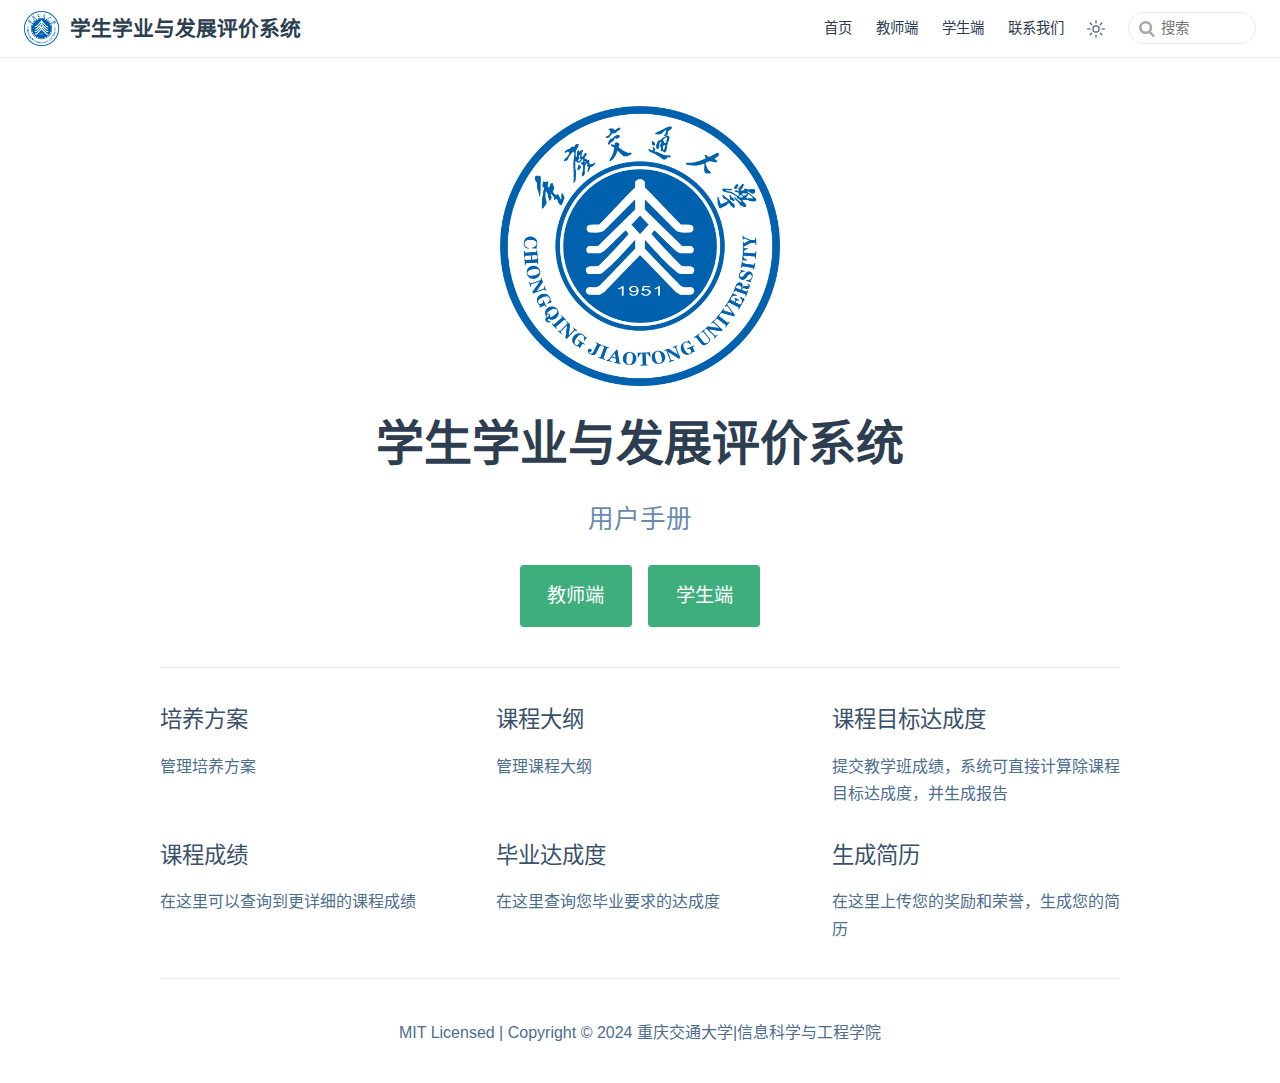
==== commit 1cabf0d9: "deploy" ====
--- a/index.html
+++ b/index.html
@@ -26,12 +26,12 @@
       }
     </script>
     <title>首页 | 学生学业与发展评价系统</title><meta name="description" content="用户手册">
-    <link rel="preload" href="/assets/style-BBqKdvbw.css" as="style"><link rel="stylesheet" href="/assets/style-BBqKdvbw.css">
-    <link rel="modulepreload" href="/assets/app-B4sb71X3.js"><link rel="modulepreload" href="/assets/index.html-CUFOlwJ1.js">
-    <link rel="prefetch" href="/assets/index.html-BmE-rNoX.js" as="script"><link rel="prefetch" href="/assets/index.html-CQd2r7uK.js" as="script"><link rel="prefetch" href="/assets/index.html-B-RNQleG.js" as="script"><link rel="prefetch" href="/assets/traingplan.html-30GE5vGL.js" as="script"><link rel="prefetch" href="/assets/404.html-BKVNkpbK.js" as="script">
+    <link rel="preload" href="/assets/style-kx25dgo6.css" as="style"><link rel="stylesheet" href="/assets/style-kx25dgo6.css">
+    <link rel="modulepreload" href="/assets/app-Cc7CgWcI.js"><link rel="modulepreload" href="/assets/index.html-D4bOUFIX.js">
+    <link rel="prefetch" href="/assets/index.html-BU1dOPIO.js" as="script"><link rel="prefetch" href="/assets/index.html-CJ2b7JvI.js" as="script"><link rel="prefetch" href="/assets/traingplan.html-Slm_z5qQ.js" as="script"><link rel="prefetch" href="/assets/index.html-DPiEVsUQ.js" as="script"><link rel="prefetch" href="/assets/404.html-BsOO3cBU.js" as="script">
   </head>
   <body>
-    <div id="app"><!--[--><div class="theme-container no-sidebar"><!--[--><header class="navbar"><div class="toggle-sidebar-button" title="toggle sidebar" aria-expanded="false" role="button" tabindex="0"><div class="icon" aria-hidden="true"><span></span><span></span><span></span></div></div><span><a class="route-link" href="/"><img class="logo" src="/assets/logo.png" alt="学生学业与发展评价系统"><span class="site-name can-hide" aria-hidden="true">学生学业与发展评价系统</span></a></span><div class="navbar-items-wrapper" style=""><!--[--><!--]--><nav class="navbar-items can-hide" aria-label="site navigation"><!--[--><div class="navbar-item"><a class="route-link" href="/" aria-label="首页"><!--[--><!--]--> 首页 <!--[--><!--]--></a></div><div class="navbar-item"><a class="route-link" href="/teacher/" aria-label="教师端"><!--[--><!--]--> 教师端 <!--[--><!--]--></a></div><div class="navbar-item"><a class="route-link" href="/student/" aria-label="学生端"><!--[--><!--]--> 学生端 <!--[--><!--]--></a></div><div class="navbar-item"><a class="route-link" href="/contact/" aria-label="联系我们"><!--[--><!--]--> 联系我们 <!--[--><!--]--></a></div><!--]--></nav><!--[--><!--]--><button class="toggle-color-mode-button" title="toggle color mode"><svg style="" class="icon" focusable="false" viewBox="0 0 32 32"><path d="M16 12.005a4 4 0 1 1-4 4a4.005 4.005 0 0 1 4-4m0-2a6 6 0 1 0 6 6a6 6 0 0 0-6-6z" fill="currentColor"></path><path d="M5.394 6.813l1.414-1.415l3.506 3.506L8.9 10.318z" fill="currentColor"></path><path d="M2 15.005h5v2H2z" fill="currentColor"></path><path d="M5.394 25.197L8.9 21.691l1.414 1.415l-3.506 3.505z" fill="currentColor"></path><path d="M15 25.005h2v5h-2z" fill="currentColor"></path><path d="M21.687 23.106l1.414-1.415l3.506 3.506l-1.414 1.414z" fill="currentColor"></path><path d="M25 15.005h5v2h-5z" fill="currentColor"></path><path d="M21.687 8.904l3.506-3.506l1.414 1.415l-3.506 3.505z" fill="currentColor"></path><path d="M15 2.005h2v5h-2z" fill="currentColor"></path></svg><svg style="display:none;" class="icon" focusable="false" viewBox="0 0 32 32"><path d="M13.502 5.414a15.075 15.075 0 0 0 11.594 18.194a11.113 11.113 0 0 1-7.975 3.39c-.138 0-.278.005-.418 0a11.094 11.094 0 0 1-3.2-21.584M14.98 3a1.002 1.002 0 0 0-.175.016a13.096 13.096 0 0 0 1.825 25.981c.164.006.328 0 .49 0a13.072 13.072 0 0 0 10.703-5.555a1.01 1.01 0 0 0-.783-1.565A13.08 13.08 0 0 1 15.89 4.38A1.015 1.015 0 0 0 14.98 3z" fill="currentColor"></path></svg></button><!----></div></header><!--]--><div class="sidebar-mask"></div><!--[--><aside class="sidebar"><nav class="navbar-items" aria-label="site navigation"><!--[--><div class="navbar-item"><a class="route-link" href="/" aria-label="首页"><!--[--><!--]--> 首页 <!--[--><!--]--></a></div><div class="navbar-item"><a class="route-link" href="/teacher/" aria-label="教师端"><!--[--><!--]--> 教师端 <!--[--><!--]--></a></div><div class="navbar-item"><a class="route-link" href="/student/" aria-label="学生端"><!--[--><!--]--> 学生端 <!--[--><!--]--></a></div><div class="navbar-item"><a class="route-link" href="/contact/" aria-label="联系我们"><!--[--><!--]--> 联系我们 <!--[--><!--]--></a></div><!--]--></nav><!--[--><!--]--><!----><!--[--><!--]--></aside><!--]--><!--[--><main class="home"><header class="hero"><img src="/assets/logo.png" alt="学生学业与发展评价系统" height="280"><h1 id="main-title">学生学业与发展评价系统</h1><p class="description">用户手册</p><p class="actions"><!--[--><a class="route-link action-button primary" href="/teacher/" aria-label="教师端"><!--[--><!--]--> 教师端 <!--[--><!--]--></a><a class="route-link action-button primary" href="/student/" aria-label="学生端"><!--[--><!--]--> 学生端 <!--[--><!--]--></a><!--]--></p></header><div class="features"><!--[--><div class="feature"><h2>培养方案</h2><p>管理培养方案</p></div><div class="feature"><h2>课程大纲</h2><p>管理课程大纲</p></div><div class="feature"><h2>课程目标达成度</h2><p>提交教学班成绩，系统可直接计算除课程目标达成度，并生成报告</p></div><div class="feature"><h2>课程成绩</h2><p>在这里可以查询到更详细的课程成绩</p></div><div class="feature"><h2>毕业达成度</h2><p>在这里查询您毕业要求的达成度</p></div><div class="feature"><h2>生成简历</h2><p>在这里上传您的奖励和荣誉，生成您的简历</p></div><!--]--></div><div class="theme-default-content"><div></div></div><!--[--><div class="footer">MIT Licensed | Copyright © 2024 重庆交通大学|信息科学与工程学院</div><!--]--></main><!--]--></div><!--[--><!----><!--]--><!--]--></div>
-    <script type="module" src="/assets/app-B4sb71X3.js" defer></script>
+    <div id="app"><!--[--><div class="theme-container no-sidebar"><!--[--><header class="navbar"><div class="toggle-sidebar-button" title="toggle sidebar" aria-expanded="false" role="button" tabindex="0"><div class="icon" aria-hidden="true"><span></span><span></span><span></span></div></div><span><a class="route-link" href="/"><img class="logo" src="/assets/logo.png" alt="学生学业与发展评价系统"><span class="site-name can-hide" aria-hidden="true">学生学业与发展评价系统</span></a></span><div class="navbar-items-wrapper" style=""><!--[--><!--]--><nav class="navbar-items can-hide" aria-label="site navigation"><!--[--><div class="navbar-item"><a class="route-link" href="/" aria-label="首页"><!--[--><!--]--> 首页 <!--[--><!--]--></a></div><div class="navbar-item"><a class="route-link" href="/teacher/" aria-label="教师端"><!--[--><!--]--> 教师端 <!--[--><!--]--></a></div><div class="navbar-item"><a class="route-link" href="/student/" aria-label="学生端"><!--[--><!--]--> 学生端 <!--[--><!--]--></a></div><div class="navbar-item"><a class="route-link" href="/contact/" aria-label="联系我们"><!--[--><!--]--> 联系我们 <!--[--><!--]--></a></div><!--]--></nav><!--[--><!--]--><button class="toggle-color-mode-button" title="toggle color mode"><svg style="" class="icon" focusable="false" viewBox="0 0 32 32"><path d="M16 12.005a4 4 0 1 1-4 4a4.005 4.005 0 0 1 4-4m0-2a6 6 0 1 0 6 6a6 6 0 0 0-6-6z" fill="currentColor"></path><path d="M5.394 6.813l1.414-1.415l3.506 3.506L8.9 10.318z" fill="currentColor"></path><path d="M2 15.005h5v2H2z" fill="currentColor"></path><path d="M5.394 25.197L8.9 21.691l1.414 1.415l-3.506 3.505z" fill="currentColor"></path><path d="M15 25.005h2v5h-2z" fill="currentColor"></path><path d="M21.687 23.106l1.414-1.415l3.506 3.506l-1.414 1.414z" fill="currentColor"></path><path d="M25 15.005h5v2h-5z" fill="currentColor"></path><path d="M21.687 8.904l3.506-3.506l1.414 1.415l-3.506 3.505z" fill="currentColor"></path><path d="M15 2.005h2v5h-2z" fill="currentColor"></path></svg><svg style="display:none;" class="icon" focusable="false" viewBox="0 0 32 32"><path d="M13.502 5.414a15.075 15.075 0 0 0 11.594 18.194a11.113 11.113 0 0 1-7.975 3.39c-.138 0-.278.005-.418 0a11.094 11.094 0 0 1-3.2-21.584M14.98 3a1.002 1.002 0 0 0-.175.016a13.096 13.096 0 0 0 1.825 25.981c.164.006.328 0 .49 0a13.072 13.072 0 0 0 10.703-5.555a1.01 1.01 0 0 0-.783-1.565A13.08 13.08 0 0 1 15.89 4.38A1.015 1.015 0 0 0 14.98 3z" fill="currentColor"></path></svg></button><form class="search-box" role="search"><input type="search" placeholder="搜索" autocomplete="off" spellcheck="false" value><!----></form></div></header><!--]--><div class="sidebar-mask"></div><!--[--><aside class="sidebar"><nav class="navbar-items" aria-label="site navigation"><!--[--><div class="navbar-item"><a class="route-link" href="/" aria-label="首页"><!--[--><!--]--> 首页 <!--[--><!--]--></a></div><div class="navbar-item"><a class="route-link" href="/teacher/" aria-label="教师端"><!--[--><!--]--> 教师端 <!--[--><!--]--></a></div><div class="navbar-item"><a class="route-link" href="/student/" aria-label="学生端"><!--[--><!--]--> 学生端 <!--[--><!--]--></a></div><div class="navbar-item"><a class="route-link" href="/contact/" aria-label="联系我们"><!--[--><!--]--> 联系我们 <!--[--><!--]--></a></div><!--]--></nav><!--[--><!--]--><!----><!--[--><!--]--></aside><!--]--><!--[--><main class="home"><header class="hero"><img src="/assets/logo.png" alt="学生学业与发展评价系统" height="280"><h1 id="main-title">学生学业与发展评价系统</h1><p class="description">用户手册</p><p class="actions"><!--[--><a class="route-link action-button primary" href="/teacher/" aria-label="教师端"><!--[--><!--]--> 教师端 <!--[--><!--]--></a><a class="route-link action-button primary" href="/student/" aria-label="学生端"><!--[--><!--]--> 学生端 <!--[--><!--]--></a><!--]--></p></header><div class="features"><!--[--><div class="feature"><h2>培养方案</h2><p>管理培养方案</p></div><div class="feature"><h2>课程大纲</h2><p>管理课程大纲</p></div><div class="feature"><h2>课程目标达成度</h2><p>提交教学班成绩，系统可直接计算除课程目标达成度，并生成报告</p></div><div class="feature"><h2>课程成绩</h2><p>在这里可以查询到更详细的课程成绩</p></div><div class="feature"><h2>毕业达成度</h2><p>在这里查询您毕业要求的达成度</p></div><div class="feature"><h2>生成简历</h2><p>在这里上传您的奖励和荣誉，生成您的简历</p></div><!--]--></div><div class="theme-default-content"><div></div></div><!--[--><div class="footer">MIT Licensed | Copyright © 2024 重庆交通大学|信息科学与工程学院</div><!--]--></main><!--]--></div><!--[--><!----><!--]--><!--]--></div>
+    <script type="module" src="/assets/app-Cc7CgWcI.js" defer></script>
   </body>
 </html>
--- a/assets/style-kx25dgo6.css
+++ b/assets/style-kx25dgo6.css
@@ -0,0 +1 @@
+.vp-back-to-top-button{position:fixed!important;bottom:4rem;inset-inline-end:1rem;z-index:100;width:3rem;height:3rem;padding:.5rem;border-width:0;border-radius:50%;background:var(--back-to-top-bg-color);color:var(--back-to-top-color);box-shadow:2px 2px 10px 4px var(--back-to-top-shadow);cursor:pointer}@media (max-width: 959px){.vp-back-to-top-button{width:2.5rem;height:2.5rem}}@media print{.vp-back-to-top-button{display:none}}.vp-back-to-top-button:hover{color:var(--back-to-top-color-hover)}.vp-back-to-top-button .back-to-top-icon{overflow:hidden;width:100%;height:100%;background:currentcolor;border-radius:50%;-webkit-mask-image:var(--back-to-top-icon);mask-image:var(--back-to-top-icon);-webkit-mask-position:50%;mask-position:50%;-webkit-mask-size:cover;mask-size:cover}.vp-scroll-progress{position:absolute;right:-2px;bottom:-2px;width:calc(100% + 4px);height:calc(100% + 4px)}.vp-scroll-progress svg{width:100%;height:100%}.vp-scroll-progress circle{opacity:.9;fill:none;stroke:currentColor;transform:rotate(-90deg);transform-origin:50% 50%;r:22;stroke-dasharray:0% 314.1593%;stroke-width:3px}@media (max-width: 959px){.vp-scroll-progress circle{r:18}}.back-to-top-enter-active,.back-to-top-leave-active{transition:opacity .3s}.back-to-top-enter-from,.back-to-top-leave-to{opacity:0}:root{--back-to-top-z-index: 5;--back-to-top-icon: url("data:image/svg+xml,%3csvg%20xmlns='http://www.w3.org/2000/svg'%20viewBox='0%200%201024%201024'%3e%3cpath%20d='M512%20843.2c-36.2%200-66.4-13.6-85.8-21.8-10.8-4.6-22.6%203.6-21.8%2015.2l7%20102c.4%206.2%207.6%209.4%2012.6%205.6l29-22c3.6-2.8%209-1.8%2011.4%202l41%2064.2c3%204.8%2010.2%204.8%2013.2%200l41-64.2c2.4-3.8%207.8-4.8%2011.4-2l29%2022c5%203.8%2012.2.6%2012.6-5.6l7-102c.8-11.6-11-20-21.8-15.2-19.6%208.2-49.6%2021.8-85.8%2021.8'/%3e%3cpath%20d='m795.4%20586.2-96-98.2C699.4%20172%20513%2032%20513%2032S324.8%20172%20324.8%20488l-96%2098.2c-3.6%203.6-5.2%209-4.4%2014.2L261.2%20824c1.8%2011.4%2014.2%2017%2023.6%2010.8L419%20744s41.4%2040%2094.2%2040%2092.2-40%2092.2-40l134.2%2090.8c9.2%206.2%2021.6.6%2023.6-10.8l37-223.8c.4-5.2-1.2-10.4-4.8-14M513%20384c-34%200-61.4-28.6-61.4-64s27.6-64%2061.4-64c34%200%2061.4%2028.6%2061.4%2064S547%20384%20513%20384'/%3e%3c/svg%3e");--back-to-top-bg-color: #fff;--back-to-top-color: #3eaf7c;--back-to-top-color-hover: #71cda3;--back-to-top-shadow: rgb(0 0 0 / 20%)}div[class*=language-]:hover:before{display:none}div[class*=language-]:hover .vp-copy-code-button{opacity:1}.vp-copy-code-button{position:absolute;top:.5em;right:.5em;z-index:5;width:2.5rem;height:2.5rem;padding:0;border-width:0;border-radius:.5rem;background:transparent;outline:none;opacity:0;cursor:pointer;transition:opacity .4s}@media print{.vp-copy-code-button{display:none}}.vp-copy-code-button:focus,.vp-copy-code-button.copied{opacity:1}.vp-copy-code-button:hover,.vp-copy-code-button.copied{background:var(--copy-code-hover)}.vp-copy-code-button.copied .vp-copy-icon{-webkit-mask-image:var(--code-copied-icon);mask-image:var(--code-copied-icon)}.vp-copy-code-button.copied:after{content:attr(data-copied);position:absolute;top:0;right:calc(100% + .25rem);display:block;height:1.25rem;padding:.625rem;border-radius:.5rem;background:var(--copy-code-hover);color:var(--copy-code-color);font-weight:500;line-height:1.25rem;white-space:nowrap}.vp-copy-icon{width:1.25rem;height:1.25rem;padding:.625rem;background:currentcolor;color:var(--copy-code-color);font-size:1.25rem;-webkit-mask-image:var(--code-copy-icon);mask-image:var(--code-copy-icon);-webkit-mask-position:50%;mask-position:50%;-webkit-mask-repeat:no-repeat;mask-repeat:no-repeat;-webkit-mask-size:1em;mask-size:1em}:root{--code-copy-icon: url("data:image/svg+xml,%3csvg%20xmlns='http://www.w3.org/2000/svg'%20viewBox='0%200%2024%2024'%20fill='none'%20height='20'%20width='20'%20stroke='rgba(128,128,128,1)'%20stroke-width='2'%3e%3cpath%20stroke-linecap='round'%20stroke-linejoin='round'%20d='M9%205H7a2%202%200%200%200-2%202v12a2%202%200%200%200%202%202h10a2%202%200%200%200%202-2V7a2%202%200%200%200-2-2h-2M9%205a2%202%200%200%200%202%202h2a2%202%200%200%200%202-2M9%205a2%202%200%200%201%202-2h2a2%202%200%200%201%202%202'%20/%3e%3c/svg%3e");--code-copied-icon: url("data:image/svg+xml,%3csvg%20xmlns='http://www.w3.org/2000/svg'%20viewBox='0%200%2024%2024'%20fill='none'%20height='20'%20width='20'%20stroke='rgba(128,128,128,1)'%20stroke-width='2'%3e%3cpath%20stroke-linecap='round'%20stroke-linejoin='round'%20d='M9%205H7a2%202%200%200%200-2%202v12a2%202%200%200%200%202%202h10a2%202%200%200%200%202-2V7a2%202%200%200%200-2-2h-2M9%205a2%202%200%200%200%202%202h2a2%202%200%200%200%202-2M9%205a2%202%200%200%201%202-2h2a2%202%200%200%201%202%202m-6%209%202%202%204-4'%20/%3e%3c/svg%3e");--copy-code-color: #9e9e9e;--copy-code-hover: rgb(0 0 0 / 50%)}:root{--external-link-icon-color: #aaa}.external-link-icon{position:relative;display:inline-block;color:var(--external-link-icon-color);vertical-align:middle;top:-1px}@media print{.external-link-icon{display:none}}.external-link-icon-sr-only{position:absolute;width:1px;height:1px;padding:0;margin:-1px;overflow:hidden;clip:rect(0,0,0,0);white-space:nowrap;border-width:0;-webkit-user-select:none;-moz-user-select:none;user-select:none}:root{--medium-zoom-z-index: 100;--medium-zoom-bg-color: #ffffff;--medium-zoom-opacity: 1}.medium-zoom-overlay{background-color:var(--medium-zoom-bg-color)!important;z-index:var(--medium-zoom-z-index)}.medium-zoom-overlay~img{z-index:calc(var(--medium-zoom-z-index) + 1)}.medium-zoom--opened .medium-zoom-overlay{opacity:var(--medium-zoom-opacity)}:root{--nprogress-color: #29d;--nprogress-z-index: 1031}#nprogress{pointer-events:none}#nprogress .bar{background:var(--nprogress-color);position:fixed;z-index:var(--nprogress-z-index);top:0;left:0;width:100%;height:2px}:root{--c-brand: #3eaf7c;--c-brand-light: #4abf8a;--c-bg: #ffffff;--c-bg-light: #f3f4f5;--c-bg-lighter: #eeeeee;--c-bg-dark: #ebebec;--c-bg-darker: #e6e6e6;--c-bg-navbar: var(--c-bg);--c-bg-sidebar: var(--c-bg);--c-bg-arrow: #cccccc;--c-text: #2c3e50;--c-text-accent: var(--c-brand);--c-text-light: #3a5169;--c-text-lighter: #4e6e8e;--c-text-lightest: #6a8bad;--c-text-quote: #999999;--c-border: #eaecef;--c-border-dark: #dfe2e5;--c-tip: #42b983;--c-tip-bg: var(--c-bg-light);--c-tip-title: var(--c-text);--c-tip-text: var(--c-text);--c-tip-text-accent: var(--c-text-accent);--c-warning: #ffc310;--c-warning-bg: #fffae3;--c-warning-bg-light: #fff3ba;--c-warning-bg-lighter: #fff0b0;--c-warning-border-dark: #f7dc91;--c-warning-details-bg: #fff5ca;--c-warning-title: #f1b300;--c-warning-text: #746000;--c-warning-text-accent: #edb100;--c-warning-text-light: #c1971c;--c-warning-text-quote: #ccab49;--c-danger: #f11e37;--c-danger-bg: #ffe0e0;--c-danger-bg-light: #ffcfde;--c-danger-bg-lighter: #ffc9c9;--c-danger-border-dark: #f1abab;--c-danger-details-bg: #ffd4d4;--c-danger-title: #ed1e2c;--c-danger-text: #660000;--c-danger-text-accent: #bd1a1a;--c-danger-text-light: #b5474d;--c-danger-text-quote: #c15b5b;--c-details-bg: #eeeeee;--c-badge-tip: var(--c-tip);--c-badge-warning: #ecc808;--c-badge-warning-text: var(--c-bg);--c-badge-danger: #dc2626;--c-badge-danger-text: var(--c-bg);--c-code-group-tab-title: rgba(255, 255, 255, .9);--c-code-group-tab-bg: var(--code-bg-color);--c-code-group-tab-outline: var(var(--c-code-group-tab-title));--c-code-group-tab-active-border: var(--c-brand);--t-color: .3s ease;--t-transform: .3s ease;--code-bg-color: #282c34;--code-hl-bg-color: rgba(0, 0, 0, .66);--code-ln-color: #9e9e9e;--code-ln-wrapper-width: 3.5rem;--font-family: -apple-system, BlinkMacSystemFont, "Segoe UI", Roboto, Oxygen, Ubuntu, Cantarell, "Fira Sans", "Droid Sans", "Helvetica Neue", sans-serif;--font-family-code: Consolas, Monaco, "Andale Mono", "Ubuntu Mono", monospace;--navbar-height: 3.6rem;--navbar-padding-v: .7rem;--navbar-padding-h: 1.5rem;--sidebar-width: 20rem;--sidebar-width-mobile: calc(var(--sidebar-width) * .82);--content-width: 740px;--homepage-width: 960px}.vp-back-to-top-button{--back-to-top-color: var(--c-brand);--back-to-top-color-hover: var(--c-brand-light);--back-to-top-bg-color: var(--c-bg)}.vp-catalog-wrapper{--catalog-bg-color: var(--c-bg);--catalog-bg-secondary-color: var(--c-bg-dark);--catalog-border-color: var(--c-border);--catalog-active-color: var(--c-brand);--catalog-hover-color: var(--c-brand-light)}.waline-wrapper{--waline-bg-color: var(--c-bg);--waline-bg-color-light: var(--c-bg-light);--waline-text-color: var(--c-color);--waline-border: 1px solid var(--c-border);--waline-border-color: var(--c-border);--waline-theme-color: var(--c-brand);--waline-active-color: var(--c-brand-light)}.DocSearch{--docsearch-primary-color: var(--c-brand);--docsearch-text-color: var(--c-text);--docsearch-highlight-color: var(--c-brand);--docsearch-muted-color: var(--c-text-quote);--docsearch-container-background: rgba(9, 10, 17, .8);--docsearch-modal-background: var(--c-bg-light);--docsearch-searchbox-background: var(--c-bg-lighter);--docsearch-searchbox-focus-background: var(--c-bg);--docsearch-searchbox-shadow: inset 0 0 0 2px var(--c-brand);--docsearch-hit-color: var(--c-text-light);--docsearch-hit-active-color: var(--c-bg);--docsearch-hit-background: var(--c-bg);--docsearch-hit-shadow: 0 1px 3px 0 var(--c-border-dark);--docsearch-footer-background: var(--c-bg)}.external-link-icon{--external-link-icon-color: var(--c-text-quote)}.medium-zoom-overlay{--medium-zoom-bg-color: var(--c-bg)}#nprogress{--nprogress-color: var(--c-brand)}body{--photo-swipe-bullet: var(--c-bg);--photo-swipe-bullet-active: var(--c-brand)}body{--pwa-text-color: var(--c-text);--pwa-bg-color: var(--c-bg);--pwa-border-color: var(--c-brand);--pwa-btn-text-color: var(--c-bg);--pwa-btn-bg-color: var(--c-brand);--pwa-btn-hover-bg-color: var(--c-brand-light)}.language-modal-mask{--redirect-bg-color: var(--c-bg);--redirect-bg-color-light: var(--c-bg-light);--redirect-bg-color-lighter: var(--c-bg-lighter);--redirect-text-color: var(--c-text);--redirect-primary-color: var(--c-brand);--redirect-primary-hover-color: var(--c-brand-light);--redirect-primary-text-color: var(--c-bg)}.search-box{--search-bg-color: var(--c-bg);--search-accent-color: var(--c-brand);--search-text-color: var(--c-text);--search-border-color: var(--c-border);--search-item-text-color: var(--c-text-lighter);--search-item-focus-bg-color: var(--c-bg-light)}html.dark{--c-brand: #3aa675;--c-brand-light: #349469;--c-bg: #22272e;--c-bg-light: #2b313a;--c-bg-lighter: #262c34;--c-bg-dark: #343b44;--c-bg-darker: #37404c;--c-text: #adbac7;--c-text-light: #96a7b7;--c-text-lighter: #8b9eb0;--c-text-lightest: #8094a8;--c-border: #3e4c5a;--c-border-dark: #34404c;--c-tip: #318a62;--c-warning: #e0ad15;--c-warning-bg: #2d2f2d;--c-warning-bg-light: #423e2a;--c-warning-bg-lighter: #44442f;--c-warning-border-dark: #957c35;--c-warning-details-bg: #39392d;--c-warning-title: #fdca31;--c-warning-text: #d8d96d;--c-warning-text-accent: #ffbf00;--c-warning-text-light: #ddb84b;--c-warning-text-quote: #ccab49;--c-danger: #fc1e38;--c-danger-bg: #39232c;--c-danger-bg-light: #4b2b35;--c-danger-bg-lighter: #553040;--c-danger-border-dark: #a25151;--c-danger-details-bg: #482936;--c-danger-title: #fc2d3b;--c-danger-text: #ea9ca0;--c-danger-text-accent: #fd3636;--c-danger-text-light: #d9777c;--c-danger-text-quote: #d56b6b;--c-details-bg: #323843;--c-badge-warning: var(--c-warning);--c-badge-warning-text: #3c2e05;--c-badge-danger: var(--c-danger);--c-badge-danger-text: #401416;--code-hl-bg-color: #363b46}html.dark .DocSearch{--docsearch-logo-color: var(--c-text);--docsearch-modal-shadow: inset 1px 1px 0 0 #2c2e40, 0 3px 8px 0 #000309;--docsearch-key-shadow: inset 0 -2px 0 0 #282d55, inset 0 0 1px 1px #51577d, 0 2px 2px 0 rgba(3, 4, 9, .3);--docsearch-key-gradient: linear-gradient(-225deg, #444950, #1c1e21);--docsearch-footer-shadow: inset 0 1px 0 0 rgba(73, 76, 106, .5), 0 -4px 8px 0 rgba(0, 0, 0, .2)}html.dark body{--pwa-shadow-color: rgb(0 0 0 / 30%);--pwa-content-color: #ccc;--pwa-content-light-color: #999}html,body{padding:0;margin:0;background-color:var(--c-bg);transition:background-color var(--t-color)}html.dark{color-scheme:dark}html{font-size:16px}body{font-family:var(--font-family);-webkit-font-smoothing:antialiased;-moz-osx-font-smoothing:grayscale;font-size:1rem;color:var(--c-text)}a{font-weight:500;color:var(--c-text-accent);text-decoration:none;overflow-wrap:break-word}p a code{font-weight:400;color:var(--c-text-accent)}kbd{font-family:var(--font-family-code);color:var(--c-text);background:var(--c-bg-lighter);border:solid .15rem var(--c-border-dark);border-bottom:solid .25rem var(--c-border-dark);border-radius:.15rem;padding:0 .15em}code{font-family:var(--font-family-code);color:var(--c-text-lighter);padding:.25rem .5rem;margin:0;font-size:.85em;background-color:var(--c-bg-light);border-radius:3px;overflow-wrap:break-word;transition:background-color var(--t-color)}blockquote{font-size:1rem;color:var(--c-text-quote);border-left:.2rem solid var(--c-border-dark);margin:1rem 0;padding:.25rem 0 .25rem 1rem;overflow-wrap:break-word}blockquote>p{margin:0}ul,ol{padding-left:1.2em}strong{font-weight:600}h1,h2,h3,h4,h5,h6{font-weight:600;line-height:1.25;overflow-wrap:break-word}h1:focus-visible,h2:focus-visible,h3:focus-visible,h4:focus-visible,h5:focus-visible,h6:focus-visible{outline:none}h1 .header-anchor,h2 .header-anchor,h3 .header-anchor,h4 .header-anchor,h5 .header-anchor,h6 .header-anchor{color:inherit;text-decoration:none;position:relative}h1 .header-anchor:hover:before,h2 .header-anchor:hover:before,h3 .header-anchor:hover:before,h4 .header-anchor:hover:before,h5 .header-anchor:hover:before,h6 .header-anchor:hover:before{font-size:.8em;content:"¶";position:absolute;left:-.75em;color:var(--c-brand)}h1 .header-anchor:focus-visible,h2 .header-anchor:focus-visible,h3 .header-anchor:focus-visible,h4 .header-anchor:focus-visible,h5 .header-anchor:focus-visible,h6 .header-anchor:focus-visible{outline:none}h1 .header-anchor:focus-visible:before,h2 .header-anchor:focus-visible:before,h3 .header-anchor:focus-visible:before,h4 .header-anchor:focus-visible:before,h5 .header-anchor:focus-visible:before,h6 .header-anchor:focus-visible:before{content:"¶";position:absolute;left:-.75em;color:var(--c-brand);outline:auto}h1{font-size:2.2rem}h2{font-size:1.65rem;padding-bottom:.3rem;border-bottom:1px solid var(--c-border);transition:border-color var(--t-color)}h3{font-size:1.35rem}h4{font-size:1.15rem}h5{font-size:1.05rem}h6{font-size:1rem}@media print{a[href^="http://"]:after,a[href^="https://"]:after{content:" (" attr(href) ") "}}p,ul,ol{line-height:1.7;overflow-wrap:break-word}hr{border:0;border-top:1px solid var(--c-border)}table{border-collapse:collapse;margin:1rem 0;display:block;overflow-x:auto;transition:border-color var(--t-color)}tr{border-top:1px solid var(--c-border-dark);transition:border-color var(--t-color)}tr:nth-child(2n){background-color:var(--c-bg-light);transition:background-color var(--t-color)}tr:nth-child(2n) code{background-color:var(--c-bg-dark)}th,td{padding:.6em 1em;border:1px solid var(--c-border-dark);transition:border-color var(--t-color)}.arrow{display:inline-block;width:0;height:0}.arrow.up{border-left:4px solid transparent;border-right:4px solid transparent;border-bottom:6px solid var(--c-bg-arrow)}.arrow.down{border-left:4px solid transparent;border-right:4px solid transparent;border-top:6px solid var(--c-bg-arrow)}.arrow.right{border-top:4px solid transparent;border-bottom:4px solid transparent;border-left:6px solid var(--c-bg-arrow)}.arrow.left{border-top:4px solid transparent;border-bottom:4px solid transparent;border-right:6px solid var(--c-bg-arrow)}.badge{display:inline-block;font-size:14px;font-weight:600;height:18px;line-height:18px;border-radius:3px;padding:0 6px;color:var(--c-bg);vertical-align:top;transition:color var(--t-color),background-color var(--t-color)}.badge.tip{background-color:var(--c-badge-tip)}.badge.warning{background-color:var(--c-badge-warning);color:var(--c-badge-warning-text)}.badge.danger{background-color:var(--c-badge-danger);color:var(--c-badge-danger-text)}.badge+.badge{margin-left:5px}code[class*=language-],pre[class*=language-]{color:#ccc;background:none;font-family:var(--font-family-code);font-size:1em;text-align:left;white-space:pre;word-spacing:normal;word-break:normal;word-wrap:normal;line-height:1.5;-moz-tab-size:4;-o-tab-size:4;tab-size:4;-webkit-hyphens:none;hyphens:none}pre[class*=language-]{padding:1em;margin:.5em 0;overflow:auto}:not(pre)>code[class*=language-],pre[class*=language-]{background:#2d2d2d}:not(pre)>code[class*=language-]{padding:.1em;border-radius:.3em;white-space:normal}.token.comment,.token.block-comment,.token.prolog,.token.doctype,.token.cdata{color:#999}.token.punctuation{color:#ccc}.token.tag,.token.attr-name,.token.namespace,.token.deleted{color:#ec5975}.token.function-name{color:#6196cc}.token.boolean,.token.number,.token.function{color:#f08d49}.token.property,.token.class-name,.token.constant,.token.symbol{color:#f8c555}.token.selector,.token.important,.token.atrule,.token.keyword,.token.builtin{color:#cc99cd}.token.string,.token.char,.token.attr-value,.token.regex,.token.variable{color:#7ec699}.token.operator,.token.entity,.token.url{color:#67cdcc}.token.important,.token.bold{font-weight:700}.token.italic{font-style:italic}.token.entity{cursor:help}.token.inserted{color:#3eaf7c}.theme-default-content pre,.theme-default-content pre[class*=language-]{line-height:1.375;padding:1.3rem 1.5rem;margin:.85rem 0;border-radius:6px;overflow:auto}.theme-default-content pre code,.theme-default-content pre[class*=language-] code{color:#fff;padding:0;background-color:transparent!important;border-radius:0;overflow-wrap:unset;-webkit-font-smoothing:auto;-moz-osx-font-smoothing:auto}.theme-default-content .line-number{font-family:var(--font-family-code)}div[class*=language-]{position:relative;background-color:var(--code-bg-color);border-radius:6px}div[class*=language-]:before{content:attr(data-title);position:absolute;z-index:3;top:.8em;right:1em;font-size:.75rem;color:var(--code-ln-color)}div[class*=language-] pre,div[class*=language-] pre[class*=language-]{background:transparent!important;position:relative;z-index:1}div[class*=language-] .highlight-lines{-webkit-user-select:none;-moz-user-select:none;user-select:none;padding-top:1.3rem;position:absolute;top:0;left:0;width:100%;line-height:1.375}div[class*=language-] .highlight-lines .highlight-line{background-color:var(--code-hl-bg-color)}div[class*=language-]:not(.line-numbers-mode) .line-numbers{display:none}div[class*=language-].line-numbers-mode .highlight-lines .highlight-line{position:relative}div[class*=language-].line-numbers-mode .highlight-lines .highlight-line:before{content:" ";position:absolute;z-index:2;left:0;top:0;display:block;width:var(--code-ln-wrapper-width);height:100%}div[class*=language-].line-numbers-mode pre{margin-left:var(--code-ln-wrapper-width);padding-left:1rem;vertical-align:middle}div[class*=language-].line-numbers-mode .line-numbers{position:absolute;top:0;width:var(--code-ln-wrapper-width);text-align:center;color:var(--code-ln-color);padding-top:1.25rem;line-height:1.375;counter-reset:line-number}div[class*=language-].line-numbers-mode .line-numbers .line-number{position:relative;z-index:3;-webkit-user-select:none;-moz-user-select:none;user-select:none;height:1.375em}div[class*=language-].line-numbers-mode .line-numbers .line-number:before{counter-increment:line-number;content:counter(line-number);font-size:.85em}div[class*=language-].line-numbers-mode:after{content:"";position:absolute;top:0;left:0;width:var(--code-ln-wrapper-width);height:100%;border-radius:6px 0 0 6px;border-right:1px solid var(--code-hl-bg-color)}@media (max-width: 419px){.theme-default-content div[class*=language-]{margin:.85rem -1.5rem;border-radius:0}}.code-group__nav{margin-top:.85rem;margin-bottom:calc(-1.7rem - 6px);padding-bottom:calc(1.7rem - 6px);padding-left:10px;padding-top:10px;border-top-left-radius:6px;border-top-right-radius:6px;background-color:var(--c-code-group-tab-bg)}.code-group__nav-tab{border:0;padding:5px;cursor:pointer;background-color:transparent;font-size:.85em;line-height:1.4;color:var(--c-code-group-tab-title);font-weight:600}.code-group__nav-tab:focus{outline:none}.code-group__nav-tab:focus-visible{outline:1px solid var(--c-code-group-tab-outline)}.code-group__nav-tab-active{border-bottom:var(--c-code-group-tab-active-border) 1px solid}@media (max-width: 419px){.code-group__nav{margin-left:-1.5rem;margin-right:-1.5rem;border-radius:0}}.code-group-item{display:none}.code-group-item__active{display:block}.code-group-item>pre{background-color:orange}.custom-container{transition:color var(--t-color),border-color var(--t-color),background-color var(--t-color)}.custom-container .custom-container-title{font-weight:600}.custom-container .custom-container-title:not(:only-child){margin-bottom:-.4rem}.custom-container.tip,.custom-container.warning,.custom-container.danger{padding:.1rem 1.5rem;border-left-width:.5rem;border-left-style:solid;margin:1rem 0}.custom-container.tip{border-color:var(--c-tip);background-color:var(--c-tip-bg);color:var(--c-tip-text)}.custom-container.tip .custom-container-title{color:var(--c-tip-title)}.custom-container.tip a{color:var(--c-tip-text-accent)}.custom-container.tip code{background-color:var(--c-bg-dark)}.custom-container.warning{border-color:var(--c-warning);background-color:var(--c-warning-bg);color:var(--c-warning-text)}.custom-container.warning .custom-container-title{color:var(--c-warning-title)}.custom-container.warning a{color:var(--c-warning-text-accent)}.custom-container.warning blockquote{border-left-color:var(--c-warning-border-dark);color:var(--c-warning-text-quote)}.custom-container.warning code{color:var(--c-warning-text-light);background-color:var(--c-warning-bg-light)}.custom-container.warning details{background-color:var(--c-warning-details-bg)}.custom-container.warning details code{background-color:var(--c-warning-bg-lighter)}.custom-container.warning .external-link-icon{--external-link-icon-color: var(--c-warning-text-quote)}.custom-container.danger{border-color:var(--c-danger);background-color:var(--c-danger-bg);color:var(--c-danger-text)}.custom-container.danger .custom-container-title{color:var(--c-danger-title)}.custom-container.danger a{color:var(--c-danger-text-accent)}.custom-container.danger blockquote{border-left-color:var(--c-danger-border-dark);color:var(--c-danger-text-quote)}.custom-container.danger code{color:var(--c-danger-text-light);background-color:var(--c-danger-bg-light)}.custom-container.danger details{background-color:var(--c-danger-details-bg)}.custom-container.danger details code{background-color:var(--c-danger-bg-lighter)}.custom-container.danger .external-link-icon{--external-link-icon-color: var(--c-danger-text-quote)}.custom-container.details{display:block;position:relative;border-radius:2px;margin:1.6em 0;padding:1.6em;background-color:var(--c-details-bg)}.custom-container.details code{background-color:var(--c-bg-darker)}.custom-container.details h4{margin-top:0}.custom-container.details figure:last-child,.custom-container.details p:last-child{margin-bottom:0;padding-bottom:0}.custom-container.details summary{outline:none;cursor:pointer}.home{padding:var(--navbar-height) 2rem 0;max-width:var(--homepage-width);margin:0 auto;display:block}.home .hero{text-align:center}.home .hero img{max-width:100%;max-height:280px;display:block;margin:3rem auto 1.5rem}.home .hero h1{font-size:3rem}.home .hero h1,.home .hero .description,.home .hero .actions{margin:1.8rem auto}.home .hero .actions{display:flex;flex-wrap:wrap;gap:1rem;justify-content:center}.home .hero .description{max-width:35rem;font-size:1.6rem;line-height:1.3;color:var(--c-text-lightest)}.home .hero .action-button{display:inline-block;font-size:1.2rem;padding:.8rem 1.6rem;border-width:2px;border-style:solid;border-radius:4px;transition:background-color var(--t-color);box-sizing:border-box}.home .hero .action-button.primary{color:var(--c-bg);background-color:var(--c-brand);border-color:var(--c-brand)}.home .hero .action-button.primary:hover{background-color:var(--c-brand-light)}.home .hero .action-button.secondary{color:var(--c-brand);background-color:var(--c-bg);border-color:var(--c-brand)}.home .hero .action-button.secondary:hover{color:var(--c-bg);background-color:var(--c-brand-light)}.home .features{border-top:1px solid var(--c-border);transition:border-color var(--t-color);padding:1.2rem 0;margin-top:2.5rem;display:flex;flex-wrap:wrap;align-items:flex-start;align-content:stretch;justify-content:space-between}.home .feature{flex-grow:1;flex-basis:30%;max-width:30%}.home .feature h2{font-size:1.4rem;font-weight:500;border-bottom:none;padding-bottom:0;color:var(--c-text-light)}.home .feature p{color:var(--c-text-lighter)}.home .theme-default-content{padding:0;margin:0}.home .footer{padding:2.5rem;border-top:1px solid var(--c-border);text-align:center;color:var(--c-text-lighter);transition:border-color var(--t-color)}@media (max-width: 719px){.home .features{flex-direction:column}.home .feature{max-width:100%;padding:0 2.5rem}}@media (max-width: 419px){.home{padding-left:1.5rem;padding-right:1.5rem}.home .hero img{max-height:210px;margin:2rem auto 1.2rem}.home .hero h1{font-size:2rem}.home .hero h1,.home .hero .description,.home .hero .actions{margin:1.2rem auto}.home .hero .description{font-size:1.2rem}.home .hero .action-button{font-size:1rem;padding:.6rem 1.2rem}.home .feature h2{font-size:1.25rem}}.page{padding-top:var(--navbar-height);padding-left:var(--sidebar-width)}.navbar{position:fixed;z-index:20;top:0;left:0;right:0;height:var(--navbar-height);box-sizing:border-box;border-bottom:1px solid var(--c-border);background-color:var(--c-bg-navbar);transition:background-color var(--t-color),border-color var(--t-color)}.sidebar{font-size:16px;width:var(--sidebar-width);position:fixed;z-index:10;margin:0;top:var(--navbar-height);left:0;bottom:0;box-sizing:border-box;border-right:1px solid var(--c-border);overflow-y:auto;scrollbar-width:thin;scrollbar-color:var(--c-brand) var(--c-border);background-color:var(--c-bg-sidebar);transition:transform var(--t-transform),background-color var(--t-color),border-color var(--t-color)}.sidebar::-webkit-scrollbar{width:7px}.sidebar::-webkit-scrollbar-track{background-color:var(--c-border)}.sidebar::-webkit-scrollbar-thumb{background-color:var(--c-brand)}.sidebar-mask{position:fixed;z-index:9;top:0;left:0;width:100vw;height:100vh;display:none}.theme-container.sidebar-open .sidebar-mask{display:block}.theme-container.sidebar-open .navbar>.toggle-sidebar-button .icon span:nth-child(1){transform:rotate(45deg) translate3d(5.5px,5.5px,0)}.theme-container.sidebar-open .navbar>.toggle-sidebar-button .icon span:nth-child(2){transform:scale3d(0,1,1)}.theme-container.sidebar-open .navbar>.toggle-sidebar-button .icon span:nth-child(3){transform:rotate(-45deg) translate3d(6px,-6px,0)}.theme-container.sidebar-open .navbar>.toggle-sidebar-button .icon span:nth-child(1),.theme-container.sidebar-open .navbar>.toggle-sidebar-button .icon span:nth-child(3){transform-origin:center}.theme-container.no-navbar .theme-default-content h1,.theme-container.no-navbar .theme-default-content h2,.theme-container.no-navbar .theme-default-content h3,.theme-container.no-navbar .theme-default-content h4,.theme-container.no-navbar .theme-default-content h5,.theme-container.no-navbar .theme-default-content h6{margin-top:1.5rem;padding-top:0}.theme-container.no-navbar .page{padding-top:0}.theme-container.no-navbar .sidebar{top:0}.theme-container.no-sidebar .sidebar{display:none}@media (max-width: 719px){.theme-container.no-sidebar .sidebar{display:block}}.theme-container.no-sidebar .page{padding-left:0}.theme-default-content a:not(.header-anchor):hover{text-decoration:underline}.theme-default-content img{max-width:100%}.theme-default-content h1,.theme-default-content h2,.theme-default-content h3,.theme-default-content h4,.theme-default-content h5,.theme-default-content h6{margin-top:calc(.5rem - var(--navbar-height));padding-top:calc(1rem + var(--navbar-height));margin-bottom:0}.theme-default-content h1:first-child,.theme-default-content h2:first-child,.theme-default-content h3:first-child,.theme-default-content h4:first-child,.theme-default-content h5:first-child,.theme-default-content h6:first-child{margin-bottom:1rem}.theme-default-content h1:first-child+p,.theme-default-content h1:first-child+pre,.theme-default-content h1:first-child+.custom-container,.theme-default-content h2:first-child+p,.theme-default-content h2:first-child+pre,.theme-default-content h2:first-child+.custom-container,.theme-default-content h3:first-child+p,.theme-default-content h3:first-child+pre,.theme-default-content h3:first-child+.custom-container,.theme-default-content h4:first-child+p,.theme-default-content h4:first-child+pre,.theme-default-content h4:first-child+.custom-container,.theme-default-content h5:first-child+p,.theme-default-content h5:first-child+pre,.theme-default-content h5:first-child+.custom-container,.theme-default-content h6:first-child+p,.theme-default-content h6:first-child+pre,.theme-default-content h6:first-child+.custom-container{margin-top:2rem}@media (max-width: 959px){.sidebar{font-size:15px;width:var(--sidebar-width-mobile)}.page{padding-left:var(--sidebar-width-mobile)}}@media (max-width: 719px){.sidebar{top:0;padding-top:var(--navbar-height);transform:translate(-100%)}.page{padding-left:0}.theme-container.sidebar-open .sidebar{transform:translate(0)}.theme-container.no-navbar .sidebar{padding-top:0}}@media (max-width: 419px){h1{font-size:1.9rem}}#vp-comment{max-width:var(--content-width);margin:0 auto;padding:2rem 2.5rem}@media (max-width: 959px){#vp-comment{padding:2rem}}@media (max-width: 419px){#vp-comment{padding:1.5rem}}.navbar{--navbar-line-height: calc( var(--navbar-height) - 2 * var(--navbar-padding-v) );padding:var(--navbar-padding-v) var(--navbar-padding-h);line-height:var(--navbar-line-height)}.navbar .logo{height:var(--navbar-line-height);margin-right:var(--navbar-padding-v);vertical-align:top}.navbar .site-name{font-size:1.3rem;font-weight:600;color:var(--c-text);position:relative}.navbar .navbar-items-wrapper{display:flex;position:absolute;box-sizing:border-box;top:var(--navbar-padding-v);right:var(--navbar-padding-h);height:var(--navbar-line-height);padding-left:var(--navbar-padding-h);white-space:nowrap;font-size:.9rem}.navbar .navbar-items-wrapper .search-box{flex:0 0 auto;vertical-align:top}@media screen and (max-width: 719px){.navbar{padding-left:4rem}.navbar .site-name{display:block;width:calc(100vw - 11rem);overflow:hidden;white-space:nowrap;text-overflow:ellipsis}.navbar .can-hide{display:none}}.navbar-items{display:inline-block}@media print{.navbar-items{display:none}}.navbar-items a{display:inline-block;line-height:1.4rem;color:inherit}.navbar-items a:hover,.navbar-items a.route-link-active{color:var(--c-text)}.navbar-items .navbar-item{position:relative;display:inline-block;margin-left:1.5rem;line-height:var(--navbar-line-height)}.navbar-items .navbar-item:first-child{margin-left:0}.navbar-items .navbar-item>a:hover,.navbar-items .navbar-item>a.route-link-active{margin-bottom:-2px;border-bottom:2px solid var(--c-text-accent)}@media (max-width: 719px){.navbar-items .navbar-item{margin-left:0}.navbar-items .navbar-item>a:hover,.navbar-items .navbar-item>a.route-link-active{margin-bottom:0;border-bottom:none}.navbar-items a:hover,.navbar-items a.route-link-active{color:var(--c-text-accent)}}.toggle-sidebar-button{position:absolute;top:.6rem;left:1rem;display:none;padding:.6rem;cursor:pointer}.toggle-sidebar-button .icon{display:flex;flex-direction:column;justify-content:center;align-items:center;width:1.25rem;height:1.25rem;cursor:inherit}.toggle-sidebar-button .icon span{display:inline-block;width:100%;height:2px;border-radius:2px;background-color:var(--c-text);transition:transform var(--t-transform)}.toggle-sidebar-button .icon span:nth-child(2){margin:6px 0}@media screen and (max-width: 719px){.toggle-sidebar-button{display:block}}.toggle-color-mode-button{display:flex;margin:auto;margin-left:1rem;border:0;background:none;color:var(--c-text);opacity:.8;cursor:pointer}@media print{.toggle-color-mode-button{display:none}}.toggle-color-mode-button:hover{opacity:1}.toggle-color-mode-button .icon{width:1.25rem;height:1.25rem}.DocSearch{transition:background-color var(--t-color)}.navbar-dropdown-wrapper{cursor:pointer}.navbar-dropdown-wrapper .navbar-dropdown-title,.navbar-dropdown-wrapper .navbar-dropdown-title-mobile{display:block;font-size:.9rem;font-family:inherit;cursor:inherit;padding:inherit;line-height:1.4rem;background:transparent;border:none;font-weight:500;color:var(--c-text)}.navbar-dropdown-wrapper .navbar-dropdown-title:hover,.navbar-dropdown-wrapper .navbar-dropdown-title-mobile:hover{border-color:transparent}.navbar-dropdown-wrapper .navbar-dropdown-title .arrow,.navbar-dropdown-wrapper .navbar-dropdown-title-mobile .arrow{vertical-align:middle;margin-top:-1px;margin-left:.4rem}.navbar-dropdown-wrapper .navbar-dropdown-title-mobile{display:none;font-weight:600;font-size:inherit}.navbar-dropdown-wrapper .navbar-dropdown-title-mobile:hover{color:var(--c-text-accent)}.navbar-dropdown-wrapper .navbar-dropdown .navbar-dropdown-item{color:inherit;line-height:1.7rem}.navbar-dropdown-wrapper .navbar-dropdown .navbar-dropdown-item .navbar-dropdown-subtitle{margin:.45rem 0 0;border-top:1px solid var(--c-border);padding:1rem 0 .45rem;font-size:.9rem}.navbar-dropdown-wrapper .navbar-dropdown .navbar-dropdown-item .navbar-dropdown-subtitle>span{padding:0 1.5rem 0 1.25rem}.navbar-dropdown-wrapper .navbar-dropdown .navbar-dropdown-item .navbar-dropdown-subtitle>a{font-weight:inherit}.navbar-dropdown-wrapper .navbar-dropdown .navbar-dropdown-item .navbar-dropdown-subtitle>a.route-link-active:after{display:none}.navbar-dropdown-wrapper .navbar-dropdown .navbar-dropdown-item .navbar-dropdown-subitem-wrapper{padding:0;list-style:none}.navbar-dropdown-wrapper .navbar-dropdown .navbar-dropdown-item .navbar-dropdown-subitem-wrapper .navbar-dropdown-subitem{font-size:.9em}.navbar-dropdown-wrapper .navbar-dropdown .navbar-dropdown-item a{display:block;line-height:1.7rem;position:relative;border-bottom:none;font-weight:400;margin-bottom:0;padding:0 1.5rem 0 1.25rem}.navbar-dropdown-wrapper .navbar-dropdown .navbar-dropdown-item a:hover,.navbar-dropdown-wrapper .navbar-dropdown .navbar-dropdown-item a.route-link-active{color:var(--c-text-accent)}.navbar-dropdown-wrapper .navbar-dropdown .navbar-dropdown-item a.route-link-active:after{content:"";width:0;height:0;border-left:5px solid var(--c-text-accent);border-top:3px solid transparent;border-bottom:3px solid transparent;position:absolute;top:calc(50% - 2px);left:9px}.navbar-dropdown-wrapper .navbar-dropdown .navbar-dropdown-item:first-child .navbar-dropdown-subtitle{margin-top:0;padding-top:0;border-top:0}.navbar-dropdown-wrapper.mobile.open .navbar-dropdown-title,.navbar-dropdown-wrapper.mobile.open .navbar-dropdown-title-mobile{margin-bottom:.5rem}.navbar-dropdown-wrapper.mobile .navbar-dropdown-title,.navbar-dropdown-wrapper.mobile .navbar-dropdown-title-mobile{display:none}.navbar-dropdown-wrapper.mobile .navbar-dropdown-title-mobile{display:block}.navbar-dropdown-wrapper.mobile .navbar-dropdown{transition:height .1s ease-out;overflow:hidden}.navbar-dropdown-wrapper.mobile .navbar-dropdown .navbar-dropdown-item .navbar-dropdown-subtitle{border-top:0;margin-top:0;padding-top:0;padding-bottom:0}.navbar-dropdown-wrapper.mobile .navbar-dropdown .navbar-dropdown-item .navbar-dropdown-subtitle,.navbar-dropdown-wrapper.mobile .navbar-dropdown .navbar-dropdown-item>a{font-size:15px;line-height:2rem}.navbar-dropdown-wrapper.mobile .navbar-dropdown .navbar-dropdown-item .navbar-dropdown-subitem{font-size:14px;padding-left:1rem}.navbar-dropdown-wrapper:not(.mobile){height:1.8rem}.navbar-dropdown-wrapper:not(.mobile):hover .navbar-dropdown,.navbar-dropdown-wrapper:not(.mobile).open .navbar-dropdown{display:block!important}.navbar-dropdown-wrapper:not(.mobile).open:blur{display:none}.navbar-dropdown-wrapper:not(.mobile) .navbar-dropdown{display:none;height:auto!important;box-sizing:border-box;max-height:calc(100vh - 2.7rem);overflow-y:auto;position:absolute;top:100%;right:0;background-color:var(--c-bg-navbar);padding:.6rem 0;border:1px solid var(--c-border);border-bottom-color:var(--c-border-dark);text-align:left;border-radius:.25rem;white-space:nowrap;margin:0}.page{padding-bottom:2rem;display:block}.page .theme-default-content{max-width:var(--content-width);margin:0 auto;padding:2rem 2.5rem;padding-top:0}@media (max-width: 959px){.page .theme-default-content{padding:2rem}}@media (max-width: 419px){.page .theme-default-content{padding:1.5rem}}.page-meta{max-width:var(--content-width);margin:0 auto;padding:1rem 2.5rem;overflow:auto}@media (max-width: 959px){.page-meta{padding:2rem}}@media (max-width: 419px){.page-meta{padding:1.5rem}}.page-meta .meta-item{cursor:default;margin-top:.8rem}.page-meta .meta-item .meta-item-label{font-weight:500;color:var(--c-text-lighter)}.page-meta .meta-item .meta-item-info{font-weight:400;color:var(--c-text-quote)}.page-meta .edit-link{display:inline-block;margin-right:.25rem}@media print{.page-meta .edit-link{display:none}}.page-meta .last-updated{float:right}@media (max-width: 719px){.page-meta .last-updated{font-size:.8em;float:none}.page-meta .contributors{font-size:.8em}}.page-nav{max-width:var(--content-width);margin:0 auto;padding:1rem 2.5rem 2rem;padding-bottom:0}@media (max-width: 959px){.page-nav{padding:2rem}}@media (max-width: 419px){.page-nav{padding:1.5rem}}.page-nav .inner{min-height:2rem;margin-top:0;border-top:1px solid var(--c-border);transition:border-color var(--t-color);padding-top:1rem;overflow:auto}.page-nav .prev a:before{content:"←"}.page-nav .next{float:right}.page-nav .next a:after{content:"→"}.sidebar ul{padding:0;margin:0;list-style-type:none}.sidebar a{display:inline-block}.sidebar .navbar-items{display:none;border-bottom:1px solid var(--c-border);transition:border-color var(--t-color);padding:.5rem 0 .75rem}.sidebar .navbar-items a{font-weight:600}.sidebar .navbar-items .navbar-item{display:block;line-height:1.25rem;font-size:1.1em;padding:.5rem 0 .5rem 1.5rem}.sidebar .sidebar-items{padding:1.5rem 0}@media (max-width: 719px){.sidebar .navbar-items{display:block}.sidebar .navbar-items .navbar-dropdown-wrapper .navbar-dropdown .navbar-dropdown-item a.route-link-active:after{top:calc(1rem - 2px)}.sidebar .sidebar-items{padding:1rem 0}}.sidebar-item{cursor:default;border-left:.25rem solid transparent;color:var(--c-text)}.sidebar-item:focus-visible{outline-width:1px;outline-offset:-1px}.sidebar-item.active:not(p.sidebar-heading){font-weight:600;color:var(--c-text-accent);border-left-color:var(--c-text-accent)}.sidebar-item.sidebar-heading{transition:color .15s ease;font-size:1.1em;font-weight:700;padding:.35rem 1.5rem .35rem 1.25rem;width:100%;box-sizing:border-box;margin:0}.sidebar-item.sidebar-heading+.sidebar-item-children{transition:height .1s ease-out;overflow:hidden;margin-bottom:.75rem}.sidebar-item.collapsible{cursor:pointer}.sidebar-item.collapsible .arrow{position:relative;top:-.12em;left:.5em}.sidebar-item:not(.sidebar-heading){font-size:1em;font-weight:400;display:inline-block;margin:0;padding:.35rem 1rem .35rem 2rem;line-height:1.4;width:100%;box-sizing:border-box}.sidebar-item:not(.sidebar-heading)+.sidebar-item-children{padding-left:1rem;font-size:.95em}.sidebar-item-children .sidebar-item-children .sidebar-item:not(.sidebar-heading){padding:.25rem 1rem .25rem 1.75rem}.sidebar-item-children .sidebar-item-children .sidebar-item:not(.sidebar-heading).active{font-weight:500;border-left-color:transparent}a.sidebar-heading+.sidebar-item-children .sidebar-item:not(.sidebar-heading).active{border-left-color:transparent}a.sidebar-item{cursor:pointer}a.sidebar-item:hover{color:var(--c-text-accent)}.table-of-contents .badge{vertical-align:middle}.dropdown-enter-from,.dropdown-leave-to{height:0!important}.fade-slide-y-enter-active{transition:all .2s ease}.fade-slide-y-leave-active{transition:all .2s cubic-bezier(1,.5,.8,1)}.fade-slide-y-enter-from,.fade-slide-y-leave-to{transform:translateY(10px);opacity:0}:root{--search-bg-color: #ffffff;--search-accent-color: #3eaf7c;--search-text-color: #2c3e50;--search-border-color: #eaecef;--search-item-text-color: #5d81a5;--search-item-focus-bg-color: #f3f4f5;--search-input-width: 8rem;--search-result-width: 20rem}.search-box{display:inline-block;position:relative;margin-left:1rem}@media print{.search-box{display:none}}.search-box input{-webkit-appearance:none;-moz-appearance:none;appearance:none;cursor:text;width:var(--search-input-width);height:2rem;color:var(--search-text-color);display:inline-block;border:1px solid var(--search-border-color);border-radius:2rem;font-size:.9rem;line-height:2rem;padding:0 .5rem 0 2rem;outline:none;transition:all ease .3s;background:var(--search-bg-color) url("data:image/svg+xml,%3c?xml%20version='1.0'%20encoding='UTF-8'?%3e%3csvg%20xmlns='http://www.w3.org/2000/svg'%20width='12'%20height='13'%3e%3cg%20stroke-width='2'%20stroke='%23aaa'%20fill='none'%3e%3cpath%20d='M11.29%2011.71l-4-4'/%3e%3ccircle%20cx='5'%20cy='5'%20r='4'/%3e%3c/g%3e%3c/svg%3e") .6rem .5rem no-repeat;background-size:1rem}@media (max-width: 719px){.search-box input{cursor:pointer;width:0;border-color:transparent;position:relative}}.search-box input:focus{cursor:auto;border-color:var(--search-accent-color)}@media (max-width: 719px){.search-box input:focus{cursor:text;left:0;width:10rem}}@media (max-width: 419px){.search-box input:focus{width:8rem}}.search-box .suggestions{background:var(--search-bg-color);width:var(--search-result-width);position:absolute;top:2rem;right:0;border:1px solid var(--search-border-color);border-radius:6px;padding:.4rem;list-style-type:none}@media (max-width: 419px){.search-box .suggestions{width:calc(100vw - 4rem);right:-.5rem}}.search-box .suggestion{line-height:1.4;padding:.4rem .6rem;border-radius:4px;cursor:pointer}.search-box .suggestion a{white-space:normal;color:var(--search-item-text-color)}.search-box .suggestion.focus{background-color:var(--search-item-focus-bg-color)}.search-box .suggestion.focus a{color:var(--search-accent-color)}.search-box .suggestion .page-title{font-weight:600}.search-box .suggestion .page-header{font-size:.9em;margin-left:.25em}
--- a/assets/style-kx25dgo6.css
+++ b/assets/style-kx25dgo6.css
@@ -0,0 +1 @@
+.vp-back-to-top-button{position:fixed!important;bottom:4rem;inset-inline-end:1rem;z-index:100;width:3rem;height:3rem;padding:.5rem;border-width:0;border-radius:50%;background:var(--back-to-top-bg-color);color:var(--back-to-top-color);box-shadow:2px 2px 10px 4px var(--back-to-top-shadow);cursor:pointer}@media (max-width: 959px){.vp-back-to-top-button{width:2.5rem;height:2.5rem}}@media print{.vp-back-to-top-button{display:none}}.vp-back-to-top-button:hover{color:var(--back-to-top-color-hover)}.vp-back-to-top-button .back-to-top-icon{overflow:hidden;width:100%;height:100%;background:currentcolor;border-radius:50%;-webkit-mask-image:var(--back-to-top-icon);mask-image:var(--back-to-top-icon);-webkit-mask-position:50%;mask-position:50%;-webkit-mask-size:cover;mask-size:cover}.vp-scroll-progress{position:absolute;right:-2px;bottom:-2px;width:calc(100% + 4px);height:calc(100% + 4px)}.vp-scroll-progress svg{width:100%;height:100%}.vp-scroll-progress circle{opacity:.9;fill:none;stroke:currentColor;transform:rotate(-90deg);transform-origin:50% 50%;r:22;stroke-dasharray:0% 314.1593%;stroke-width:3px}@media (max-width: 959px){.vp-scroll-progress circle{r:18}}.back-to-top-enter-active,.back-to-top-leave-active{transition:opacity .3s}.back-to-top-enter-from,.back-to-top-leave-to{opacity:0}:root{--back-to-top-z-index: 5;--back-to-top-icon: url("data:image/svg+xml,%3csvg%20xmlns='http://www.w3.org/2000/svg'%20viewBox='0%200%201024%201024'%3e%3cpath%20d='M512%20843.2c-36.2%200-66.4-13.6-85.8-21.8-10.8-4.6-22.6%203.6-21.8%2015.2l7%20102c.4%206.2%207.6%209.4%2012.6%205.6l29-22c3.6-2.8%209-1.8%2011.4%202l41%2064.2c3%204.8%2010.2%204.8%2013.2%200l41-64.2c2.4-3.8%207.8-4.8%2011.4-2l29%2022c5%203.8%2012.2.6%2012.6-5.6l7-102c.8-11.6-11-20-21.8-15.2-19.6%208.2-49.6%2021.8-85.8%2021.8'/%3e%3cpath%20d='m795.4%20586.2-96-98.2C699.4%20172%20513%2032%20513%2032S324.8%20172%20324.8%20488l-96%2098.2c-3.6%203.6-5.2%209-4.4%2014.2L261.2%20824c1.8%2011.4%2014.2%2017%2023.6%2010.8L419%20744s41.4%2040%2094.2%2040%2092.2-40%2092.2-40l134.2%2090.8c9.2%206.2%2021.6.6%2023.6-10.8l37-223.8c.4-5.2-1.2-10.4-4.8-14M513%20384c-34%200-61.4-28.6-61.4-64s27.6-64%2061.4-64c34%200%2061.4%2028.6%2061.4%2064S547%20384%20513%20384'/%3e%3c/svg%3e");--back-to-top-bg-color: #fff;--back-to-top-color: #3eaf7c;--back-to-top-color-hover: #71cda3;--back-to-top-shadow: rgb(0 0 0 / 20%)}div[class*=language-]:hover:before{display:none}div[class*=language-]:hover .vp-copy-code-button{opacity:1}.vp-copy-code-button{position:absolute;top:.5em;right:.5em;z-index:5;width:2.5rem;height:2.5rem;padding:0;border-width:0;border-radius:.5rem;background:transparent;outline:none;opacity:0;cursor:pointer;transition:opacity .4s}@media print{.vp-copy-code-button{display:none}}.vp-copy-code-button:focus,.vp-copy-code-button.copied{opacity:1}.vp-copy-code-button:hover,.vp-copy-code-button.copied{background:var(--copy-code-hover)}.vp-copy-code-button.copied .vp-copy-icon{-webkit-mask-image:var(--code-copied-icon);mask-image:var(--code-copied-icon)}.vp-copy-code-button.copied:after{content:attr(data-copied);position:absolute;top:0;right:calc(100% + .25rem);display:block;height:1.25rem;padding:.625rem;border-radius:.5rem;background:var(--copy-code-hover);color:var(--copy-code-color);font-weight:500;line-height:1.25rem;white-space:nowrap}.vp-copy-icon{width:1.25rem;height:1.25rem;padding:.625rem;background:currentcolor;color:var(--copy-code-color);font-size:1.25rem;-webkit-mask-image:var(--code-copy-icon);mask-image:var(--code-copy-icon);-webkit-mask-position:50%;mask-position:50%;-webkit-mask-repeat:no-repeat;mask-repeat:no-repeat;-webkit-mask-size:1em;mask-size:1em}:root{--code-copy-icon: url("data:image/svg+xml,%3csvg%20xmlns='http://www.w3.org/2000/svg'%20viewBox='0%200%2024%2024'%20fill='none'%20height='20'%20width='20'%20stroke='rgba(128,128,128,1)'%20stroke-width='2'%3e%3cpath%20stroke-linecap='round'%20stroke-linejoin='round'%20d='M9%205H7a2%202%200%200%200-2%202v12a2%202%200%200%200%202%202h10a2%202%200%200%200%202-2V7a2%202%200%200%200-2-2h-2M9%205a2%202%200%200%200%202%202h2a2%202%200%200%200%202-2M9%205a2%202%200%200%201%202-2h2a2%202%200%200%201%202%202'%20/%3e%3c/svg%3e");--code-copied-icon: url("data:image/svg+xml,%3csvg%20xmlns='http://www.w3.org/2000/svg'%20viewBox='0%200%2024%2024'%20fill='none'%20height='20'%20width='20'%20stroke='rgba(128,128,128,1)'%20stroke-width='2'%3e%3cpath%20stroke-linecap='round'%20stroke-linejoin='round'%20d='M9%205H7a2%202%200%200%200-2%202v12a2%202%200%200%200%202%202h10a2%202%200%200%200%202-2V7a2%202%200%200%200-2-2h-2M9%205a2%202%200%200%200%202%202h2a2%202%200%200%200%202-2M9%205a2%202%200%200%201%202-2h2a2%202%200%200%201%202%202m-6%209%202%202%204-4'%20/%3e%3c/svg%3e");--copy-code-color: #9e9e9e;--copy-code-hover: rgb(0 0 0 / 50%)}:root{--external-link-icon-color: #aaa}.external-link-icon{position:relative;display:inline-block;color:var(--external-link-icon-color);vertical-align:middle;top:-1px}@media print{.external-link-icon{display:none}}.external-link-icon-sr-only{position:absolute;width:1px;height:1px;padding:0;margin:-1px;overflow:hidden;clip:rect(0,0,0,0);white-space:nowrap;border-width:0;-webkit-user-select:none;-moz-user-select:none;user-select:none}:root{--medium-zoom-z-index: 100;--medium-zoom-bg-color: #ffffff;--medium-zoom-opacity: 1}.medium-zoom-overlay{background-color:var(--medium-zoom-bg-color)!important;z-index:var(--medium-zoom-z-index)}.medium-zoom-overlay~img{z-index:calc(var(--medium-zoom-z-index) + 1)}.medium-zoom--opened .medium-zoom-overlay{opacity:var(--medium-zoom-opacity)}:root{--nprogress-color: #29d;--nprogress-z-index: 1031}#nprogress{pointer-events:none}#nprogress .bar{background:var(--nprogress-color);position:fixed;z-index:var(--nprogress-z-index);top:0;left:0;width:100%;height:2px}:root{--c-brand: #3eaf7c;--c-brand-light: #4abf8a;--c-bg: #ffffff;--c-bg-light: #f3f4f5;--c-bg-lighter: #eeeeee;--c-bg-dark: #ebebec;--c-bg-darker: #e6e6e6;--c-bg-navbar: var(--c-bg);--c-bg-sidebar: var(--c-bg);--c-bg-arrow: #cccccc;--c-text: #2c3e50;--c-text-accent: var(--c-brand);--c-text-light: #3a5169;--c-text-lighter: #4e6e8e;--c-text-lightest: #6a8bad;--c-text-quote: #999999;--c-border: #eaecef;--c-border-dark: #dfe2e5;--c-tip: #42b983;--c-tip-bg: var(--c-bg-light);--c-tip-title: var(--c-text);--c-tip-text: var(--c-text);--c-tip-text-accent: var(--c-text-accent);--c-warning: #ffc310;--c-warning-bg: #fffae3;--c-warning-bg-light: #fff3ba;--c-warning-bg-lighter: #fff0b0;--c-warning-border-dark: #f7dc91;--c-warning-details-bg: #fff5ca;--c-warning-title: #f1b300;--c-warning-text: #746000;--c-warning-text-accent: #edb100;--c-warning-text-light: #c1971c;--c-warning-text-quote: #ccab49;--c-danger: #f11e37;--c-danger-bg: #ffe0e0;--c-danger-bg-light: #ffcfde;--c-danger-bg-lighter: #ffc9c9;--c-danger-border-dark: #f1abab;--c-danger-details-bg: #ffd4d4;--c-danger-title: #ed1e2c;--c-danger-text: #660000;--c-danger-text-accent: #bd1a1a;--c-danger-text-light: #b5474d;--c-danger-text-quote: #c15b5b;--c-details-bg: #eeeeee;--c-badge-tip: var(--c-tip);--c-badge-warning: #ecc808;--c-badge-warning-text: var(--c-bg);--c-badge-danger: #dc2626;--c-badge-danger-text: var(--c-bg);--c-code-group-tab-title: rgba(255, 255, 255, .9);--c-code-group-tab-bg: var(--code-bg-color);--c-code-group-tab-outline: var(var(--c-code-group-tab-title));--c-code-group-tab-active-border: var(--c-brand);--t-color: .3s ease;--t-transform: .3s ease;--code-bg-color: #282c34;--code-hl-bg-color: rgba(0, 0, 0, .66);--code-ln-color: #9e9e9e;--code-ln-wrapper-width: 3.5rem;--font-family: -apple-system, BlinkMacSystemFont, "Segoe UI", Roboto, Oxygen, Ubuntu, Cantarell, "Fira Sans", "Droid Sans", "Helvetica Neue", sans-serif;--font-family-code: Consolas, Monaco, "Andale Mono", "Ubuntu Mono", monospace;--navbar-height: 3.6rem;--navbar-padding-v: .7rem;--navbar-padding-h: 1.5rem;--sidebar-width: 20rem;--sidebar-width-mobile: calc(var(--sidebar-width) * .82);--content-width: 740px;--homepage-width: 960px}.vp-back-to-top-button{--back-to-top-color: var(--c-brand);--back-to-top-color-hover: var(--c-brand-light);--back-to-top-bg-color: var(--c-bg)}.vp-catalog-wrapper{--catalog-bg-color: var(--c-bg);--catalog-bg-secondary-color: var(--c-bg-dark);--catalog-border-color: var(--c-border);--catalog-active-color: var(--c-brand);--catalog-hover-color: var(--c-brand-light)}.waline-wrapper{--waline-bg-color: var(--c-bg);--waline-bg-color-light: var(--c-bg-light);--waline-text-color: var(--c-color);--waline-border: 1px solid var(--c-border);--waline-border-color: var(--c-border);--waline-theme-color: var(--c-brand);--waline-active-color: var(--c-brand-light)}.DocSearch{--docsearch-primary-color: var(--c-brand);--docsearch-text-color: var(--c-text);--docsearch-highlight-color: var(--c-brand);--docsearch-muted-color: var(--c-text-quote);--docsearch-container-background: rgba(9, 10, 17, .8);--docsearch-modal-background: var(--c-bg-light);--docsearch-searchbox-background: var(--c-bg-lighter);--docsearch-searchbox-focus-background: var(--c-bg);--docsearch-searchbox-shadow: inset 0 0 0 2px var(--c-brand);--docsearch-hit-color: var(--c-text-light);--docsearch-hit-active-color: var(--c-bg);--docsearch-hit-background: var(--c-bg);--docsearch-hit-shadow: 0 1px 3px 0 var(--c-border-dark);--docsearch-footer-background: var(--c-bg)}.external-link-icon{--external-link-icon-color: var(--c-text-quote)}.medium-zoom-overlay{--medium-zoom-bg-color: var(--c-bg)}#nprogress{--nprogress-color: var(--c-brand)}body{--photo-swipe-bullet: var(--c-bg);--photo-swipe-bullet-active: var(--c-brand)}body{--pwa-text-color: var(--c-text);--pwa-bg-color: var(--c-bg);--pwa-border-color: var(--c-brand);--pwa-btn-text-color: var(--c-bg);--pwa-btn-bg-color: var(--c-brand);--pwa-btn-hover-bg-color: var(--c-brand-light)}.language-modal-mask{--redirect-bg-color: var(--c-bg);--redirect-bg-color-light: var(--c-bg-light);--redirect-bg-color-lighter: var(--c-bg-lighter);--redirect-text-color: var(--c-text);--redirect-primary-color: var(--c-brand);--redirect-primary-hover-color: var(--c-brand-light);--redirect-primary-text-color: var(--c-bg)}.search-box{--search-bg-color: var(--c-bg);--search-accent-color: var(--c-brand);--search-text-color: var(--c-text);--search-border-color: var(--c-border);--search-item-text-color: var(--c-text-lighter);--search-item-focus-bg-color: var(--c-bg-light)}html.dark{--c-brand: #3aa675;--c-brand-light: #349469;--c-bg: #22272e;--c-bg-light: #2b313a;--c-bg-lighter: #262c34;--c-bg-dark: #343b44;--c-bg-darker: #37404c;--c-text: #adbac7;--c-text-light: #96a7b7;--c-text-lighter: #8b9eb0;--c-text-lightest: #8094a8;--c-border: #3e4c5a;--c-border-dark: #34404c;--c-tip: #318a62;--c-warning: #e0ad15;--c-warning-bg: #2d2f2d;--c-warning-bg-light: #423e2a;--c-warning-bg-lighter: #44442f;--c-warning-border-dark: #957c35;--c-warning-details-bg: #39392d;--c-warning-title: #fdca31;--c-warning-text: #d8d96d;--c-warning-text-accent: #ffbf00;--c-warning-text-light: #ddb84b;--c-warning-text-quote: #ccab49;--c-danger: #fc1e38;--c-danger-bg: #39232c;--c-danger-bg-light: #4b2b35;--c-danger-bg-lighter: #553040;--c-danger-border-dark: #a25151;--c-danger-details-bg: #482936;--c-danger-title: #fc2d3b;--c-danger-text: #ea9ca0;--c-danger-text-accent: #fd3636;--c-danger-text-light: #d9777c;--c-danger-text-quote: #d56b6b;--c-details-bg: #323843;--c-badge-warning: var(--c-warning);--c-badge-warning-text: #3c2e05;--c-badge-danger: var(--c-danger);--c-badge-danger-text: #401416;--code-hl-bg-color: #363b46}html.dark .DocSearch{--docsearch-logo-color: var(--c-text);--docsearch-modal-shadow: inset 1px 1px 0 0 #2c2e40, 0 3px 8px 0 #000309;--docsearch-key-shadow: inset 0 -2px 0 0 #282d55, inset 0 0 1px 1px #51577d, 0 2px 2px 0 rgba(3, 4, 9, .3);--docsearch-key-gradient: linear-gradient(-225deg, #444950, #1c1e21);--docsearch-footer-shadow: inset 0 1px 0 0 rgba(73, 76, 106, .5), 0 -4px 8px 0 rgba(0, 0, 0, .2)}html.dark body{--pwa-shadow-color: rgb(0 0 0 / 30%);--pwa-content-color: #ccc;--pwa-content-light-color: #999}html,body{padding:0;margin:0;background-color:var(--c-bg);transition:background-color var(--t-color)}html.dark{color-scheme:dark}html{font-size:16px}body{font-family:var(--font-family);-webkit-font-smoothing:antialiased;-moz-osx-font-smoothing:grayscale;font-size:1rem;color:var(--c-text)}a{font-weight:500;color:var(--c-text-accent);text-decoration:none;overflow-wrap:break-word}p a code{font-weight:400;color:var(--c-text-accent)}kbd{font-family:var(--font-family-code);color:var(--c-text);background:var(--c-bg-lighter);border:solid .15rem var(--c-border-dark);border-bottom:solid .25rem var(--c-border-dark);border-radius:.15rem;padding:0 .15em}code{font-family:var(--font-family-code);color:var(--c-text-lighter);padding:.25rem .5rem;margin:0;font-size:.85em;background-color:var(--c-bg-light);border-radius:3px;overflow-wrap:break-word;transition:background-color var(--t-color)}blockquote{font-size:1rem;color:var(--c-text-quote);border-left:.2rem solid var(--c-border-dark);margin:1rem 0;padding:.25rem 0 .25rem 1rem;overflow-wrap:break-word}blockquote>p{margin:0}ul,ol{padding-left:1.2em}strong{font-weight:600}h1,h2,h3,h4,h5,h6{font-weight:600;line-height:1.25;overflow-wrap:break-word}h1:focus-visible,h2:focus-visible,h3:focus-visible,h4:focus-visible,h5:focus-visible,h6:focus-visible{outline:none}h1 .header-anchor,h2 .header-anchor,h3 .header-anchor,h4 .header-anchor,h5 .header-anchor,h6 .header-anchor{color:inherit;text-decoration:none;position:relative}h1 .header-anchor:hover:before,h2 .header-anchor:hover:before,h3 .header-anchor:hover:before,h4 .header-anchor:hover:before,h5 .header-anchor:hover:before,h6 .header-anchor:hover:before{font-size:.8em;content:"¶";position:absolute;left:-.75em;color:var(--c-brand)}h1 .header-anchor:focus-visible,h2 .header-anchor:focus-visible,h3 .header-anchor:focus-visible,h4 .header-anchor:focus-visible,h5 .header-anchor:focus-visible,h6 .header-anchor:focus-visible{outline:none}h1 .header-anchor:focus-visible:before,h2 .header-anchor:focus-visible:before,h3 .header-anchor:focus-visible:before,h4 .header-anchor:focus-visible:before,h5 .header-anchor:focus-visible:before,h6 .header-anchor:focus-visible:before{content:"¶";position:absolute;left:-.75em;color:var(--c-brand);outline:auto}h1{font-size:2.2rem}h2{font-size:1.65rem;padding-bottom:.3rem;border-bottom:1px solid var(--c-border);transition:border-color var(--t-color)}h3{font-size:1.35rem}h4{font-size:1.15rem}h5{font-size:1.05rem}h6{font-size:1rem}@media print{a[href^="http://"]:after,a[href^="https://"]:after{content:" (" attr(href) ") "}}p,ul,ol{line-height:1.7;overflow-wrap:break-word}hr{border:0;border-top:1px solid var(--c-border)}table{border-collapse:collapse;margin:1rem 0;display:block;overflow-x:auto;transition:border-color var(--t-color)}tr{border-top:1px solid var(--c-border-dark);transition:border-color var(--t-color)}tr:nth-child(2n){background-color:var(--c-bg-light);transition:background-color var(--t-color)}tr:nth-child(2n) code{background-color:var(--c-bg-dark)}th,td{padding:.6em 1em;border:1px solid var(--c-border-dark);transition:border-color var(--t-color)}.arrow{display:inline-block;width:0;height:0}.arrow.up{border-left:4px solid transparent;border-right:4px solid transparent;border-bottom:6px solid var(--c-bg-arrow)}.arrow.down{border-left:4px solid transparent;border-right:4px solid transparent;border-top:6px solid var(--c-bg-arrow)}.arrow.right{border-top:4px solid transparent;border-bottom:4px solid transparent;border-left:6px solid var(--c-bg-arrow)}.arrow.left{border-top:4px solid transparent;border-bottom:4px solid transparent;border-right:6px solid var(--c-bg-arrow)}.badge{display:inline-block;font-size:14px;font-weight:600;height:18px;line-height:18px;border-radius:3px;padding:0 6px;color:var(--c-bg);vertical-align:top;transition:color var(--t-color),background-color var(--t-color)}.badge.tip{background-color:var(--c-badge-tip)}.badge.warning{background-color:var(--c-badge-warning);color:var(--c-badge-warning-text)}.badge.danger{background-color:var(--c-badge-danger);color:var(--c-badge-danger-text)}.badge+.badge{margin-left:5px}code[class*=language-],pre[class*=language-]{color:#ccc;background:none;font-family:var(--font-family-code);font-size:1em;text-align:left;white-space:pre;word-spacing:normal;word-break:normal;word-wrap:normal;line-height:1.5;-moz-tab-size:4;-o-tab-size:4;tab-size:4;-webkit-hyphens:none;hyphens:none}pre[class*=language-]{padding:1em;margin:.5em 0;overflow:auto}:not(pre)>code[class*=language-],pre[class*=language-]{background:#2d2d2d}:not(pre)>code[class*=language-]{padding:.1em;border-radius:.3em;white-space:normal}.token.comment,.token.block-comment,.token.prolog,.token.doctype,.token.cdata{color:#999}.token.punctuation{color:#ccc}.token.tag,.token.attr-name,.token.namespace,.token.deleted{color:#ec5975}.token.function-name{color:#6196cc}.token.boolean,.token.number,.token.function{color:#f08d49}.token.property,.token.class-name,.token.constant,.token.symbol{color:#f8c555}.token.selector,.token.important,.token.atrule,.token.keyword,.token.builtin{color:#cc99cd}.token.string,.token.char,.token.attr-value,.token.regex,.token.variable{color:#7ec699}.token.operator,.token.entity,.token.url{color:#67cdcc}.token.important,.token.bold{font-weight:700}.token.italic{font-style:italic}.token.entity{cursor:help}.token.inserted{color:#3eaf7c}.theme-default-content pre,.theme-default-content pre[class*=language-]{line-height:1.375;padding:1.3rem 1.5rem;margin:.85rem 0;border-radius:6px;overflow:auto}.theme-default-content pre code,.theme-default-content pre[class*=language-] code{color:#fff;padding:0;background-color:transparent!important;border-radius:0;overflow-wrap:unset;-webkit-font-smoothing:auto;-moz-osx-font-smoothing:auto}.theme-default-content .line-number{font-family:var(--font-family-code)}div[class*=language-]{position:relative;background-color:var(--code-bg-color);border-radius:6px}div[class*=language-]:before{content:attr(data-title);position:absolute;z-index:3;top:.8em;right:1em;font-size:.75rem;color:var(--code-ln-color)}div[class*=language-] pre,div[class*=language-] pre[class*=language-]{background:transparent!important;position:relative;z-index:1}div[class*=language-] .highlight-lines{-webkit-user-select:none;-moz-user-select:none;user-select:none;padding-top:1.3rem;position:absolute;top:0;left:0;width:100%;line-height:1.375}div[class*=language-] .highlight-lines .highlight-line{background-color:var(--code-hl-bg-color)}div[class*=language-]:not(.line-numbers-mode) .line-numbers{display:none}div[class*=language-].line-numbers-mode .highlight-lines .highlight-line{position:relative}div[class*=language-].line-numbers-mode .highlight-lines .highlight-line:before{content:" ";position:absolute;z-index:2;left:0;top:0;display:block;width:var(--code-ln-wrapper-width);height:100%}div[class*=language-].line-numbers-mode pre{margin-left:var(--code-ln-wrapper-width);padding-left:1rem;vertical-align:middle}div[class*=language-].line-numbers-mode .line-numbers{position:absolute;top:0;width:var(--code-ln-wrapper-width);text-align:center;color:var(--code-ln-color);padding-top:1.25rem;line-height:1.375;counter-reset:line-number}div[class*=language-].line-numbers-mode .line-numbers .line-number{position:relative;z-index:3;-webkit-user-select:none;-moz-user-select:none;user-select:none;height:1.375em}div[class*=language-].line-numbers-mode .line-numbers .line-number:before{counter-increment:line-number;content:counter(line-number);font-size:.85em}div[class*=language-].line-numbers-mode:after{content:"";position:absolute;top:0;left:0;width:var(--code-ln-wrapper-width);height:100%;border-radius:6px 0 0 6px;border-right:1px solid var(--code-hl-bg-color)}@media (max-width: 419px){.theme-default-content div[class*=language-]{margin:.85rem -1.5rem;border-radius:0}}.code-group__nav{margin-top:.85rem;margin-bottom:calc(-1.7rem - 6px);padding-bottom:calc(1.7rem - 6px);padding-left:10px;padding-top:10px;border-top-left-radius:6px;border-top-right-radius:6px;background-color:var(--c-code-group-tab-bg)}.code-group__nav-tab{border:0;padding:5px;cursor:pointer;background-color:transparent;font-size:.85em;line-height:1.4;color:var(--c-code-group-tab-title);font-weight:600}.code-group__nav-tab:focus{outline:none}.code-group__nav-tab:focus-visible{outline:1px solid var(--c-code-group-tab-outline)}.code-group__nav-tab-active{border-bottom:var(--c-code-group-tab-active-border) 1px solid}@media (max-width: 419px){.code-group__nav{margin-left:-1.5rem;margin-right:-1.5rem;border-radius:0}}.code-group-item{display:none}.code-group-item__active{display:block}.code-group-item>pre{background-color:orange}.custom-container{transition:color var(--t-color),border-color var(--t-color),background-color var(--t-color)}.custom-container .custom-container-title{font-weight:600}.custom-container .custom-container-title:not(:only-child){margin-bottom:-.4rem}.custom-container.tip,.custom-container.warning,.custom-container.danger{padding:.1rem 1.5rem;border-left-width:.5rem;border-left-style:solid;margin:1rem 0}.custom-container.tip{border-color:var(--c-tip);background-color:var(--c-tip-bg);color:var(--c-tip-text)}.custom-container.tip .custom-container-title{color:var(--c-tip-title)}.custom-container.tip a{color:var(--c-tip-text-accent)}.custom-container.tip code{background-color:var(--c-bg-dark)}.custom-container.warning{border-color:var(--c-warning);background-color:var(--c-warning-bg);color:var(--c-warning-text)}.custom-container.warning .custom-container-title{color:var(--c-warning-title)}.custom-container.warning a{color:var(--c-warning-text-accent)}.custom-container.warning blockquote{border-left-color:var(--c-warning-border-dark);color:var(--c-warning-text-quote)}.custom-container.warning code{color:var(--c-warning-text-light);background-color:var(--c-warning-bg-light)}.custom-container.warning details{background-color:var(--c-warning-details-bg)}.custom-container.warning details code{background-color:var(--c-warning-bg-lighter)}.custom-container.warning .external-link-icon{--external-link-icon-color: var(--c-warning-text-quote)}.custom-container.danger{border-color:var(--c-danger);background-color:var(--c-danger-bg);color:var(--c-danger-text)}.custom-container.danger .custom-container-title{color:var(--c-danger-title)}.custom-container.danger a{color:var(--c-danger-text-accent)}.custom-container.danger blockquote{border-left-color:var(--c-danger-border-dark);color:var(--c-danger-text-quote)}.custom-container.danger code{color:var(--c-danger-text-light);background-color:var(--c-danger-bg-light)}.custom-container.danger details{background-color:var(--c-danger-details-bg)}.custom-container.danger details code{background-color:var(--c-danger-bg-lighter)}.custom-container.danger .external-link-icon{--external-link-icon-color: var(--c-danger-text-quote)}.custom-container.details{display:block;position:relative;border-radius:2px;margin:1.6em 0;padding:1.6em;background-color:var(--c-details-bg)}.custom-container.details code{background-color:var(--c-bg-darker)}.custom-container.details h4{margin-top:0}.custom-container.details figure:last-child,.custom-container.details p:last-child{margin-bottom:0;padding-bottom:0}.custom-container.details summary{outline:none;cursor:pointer}.home{padding:var(--navbar-height) 2rem 0;max-width:var(--homepage-width);margin:0 auto;display:block}.home .hero{text-align:center}.home .hero img{max-width:100%;max-height:280px;display:block;margin:3rem auto 1.5rem}.home .hero h1{font-size:3rem}.home .hero h1,.home .hero .description,.home .hero .actions{margin:1.8rem auto}.home .hero .actions{display:flex;flex-wrap:wrap;gap:1rem;justify-content:center}.home .hero .description{max-width:35rem;font-size:1.6rem;line-height:1.3;color:var(--c-text-lightest)}.home .hero .action-button{display:inline-block;font-size:1.2rem;padding:.8rem 1.6rem;border-width:2px;border-style:solid;border-radius:4px;transition:background-color var(--t-color);box-sizing:border-box}.home .hero .action-button.primary{color:var(--c-bg);background-color:var(--c-brand);border-color:var(--c-brand)}.home .hero .action-button.primary:hover{background-color:var(--c-brand-light)}.home .hero .action-button.secondary{color:var(--c-brand);background-color:var(--c-bg);border-color:var(--c-brand)}.home .hero .action-button.secondary:hover{color:var(--c-bg);background-color:var(--c-brand-light)}.home .features{border-top:1px solid var(--c-border);transition:border-color var(--t-color);padding:1.2rem 0;margin-top:2.5rem;display:flex;flex-wrap:wrap;align-items:flex-start;align-content:stretch;justify-content:space-between}.home .feature{flex-grow:1;flex-basis:30%;max-width:30%}.home .feature h2{font-size:1.4rem;font-weight:500;border-bottom:none;padding-bottom:0;color:var(--c-text-light)}.home .feature p{color:var(--c-text-lighter)}.home .theme-default-content{padding:0;margin:0}.home .footer{padding:2.5rem;border-top:1px solid var(--c-border);text-align:center;color:var(--c-text-lighter);transition:border-color var(--t-color)}@media (max-width: 719px){.home .features{flex-direction:column}.home .feature{max-width:100%;padding:0 2.5rem}}@media (max-width: 419px){.home{padding-left:1.5rem;padding-right:1.5rem}.home .hero img{max-height:210px;margin:2rem auto 1.2rem}.home .hero h1{font-size:2rem}.home .hero h1,.home .hero .description,.home .hero .actions{margin:1.2rem auto}.home .hero .description{font-size:1.2rem}.home .hero .action-button{font-size:1rem;padding:.6rem 1.2rem}.home .feature h2{font-size:1.25rem}}.page{padding-top:var(--navbar-height);padding-left:var(--sidebar-width)}.navbar{position:fixed;z-index:20;top:0;left:0;right:0;height:var(--navbar-height);box-sizing:border-box;border-bottom:1px solid var(--c-border);background-color:var(--c-bg-navbar);transition:background-color var(--t-color),border-color var(--t-color)}.sidebar{font-size:16px;width:var(--sidebar-width);position:fixed;z-index:10;margin:0;top:var(--navbar-height);left:0;bottom:0;box-sizing:border-box;border-right:1px solid var(--c-border);overflow-y:auto;scrollbar-width:thin;scrollbar-color:var(--c-brand) var(--c-border);background-color:var(--c-bg-sidebar);transition:transform var(--t-transform),background-color var(--t-color),border-color var(--t-color)}.sidebar::-webkit-scrollbar{width:7px}.sidebar::-webkit-scrollbar-track{background-color:var(--c-border)}.sidebar::-webkit-scrollbar-thumb{background-color:var(--c-brand)}.sidebar-mask{position:fixed;z-index:9;top:0;left:0;width:100vw;height:100vh;display:none}.theme-container.sidebar-open .sidebar-mask{display:block}.theme-container.sidebar-open .navbar>.toggle-sidebar-button .icon span:nth-child(1){transform:rotate(45deg) translate3d(5.5px,5.5px,0)}.theme-container.sidebar-open .navbar>.toggle-sidebar-button .icon span:nth-child(2){transform:scale3d(0,1,1)}.theme-container.sidebar-open .navbar>.toggle-sidebar-button .icon span:nth-child(3){transform:rotate(-45deg) translate3d(6px,-6px,0)}.theme-container.sidebar-open .navbar>.toggle-sidebar-button .icon span:nth-child(1),.theme-container.sidebar-open .navbar>.toggle-sidebar-button .icon span:nth-child(3){transform-origin:center}.theme-container.no-navbar .theme-default-content h1,.theme-container.no-navbar .theme-default-content h2,.theme-container.no-navbar .theme-default-content h3,.theme-container.no-navbar .theme-default-content h4,.theme-container.no-navbar .theme-default-content h5,.theme-container.no-navbar .theme-default-content h6{margin-top:1.5rem;padding-top:0}.theme-container.no-navbar .page{padding-top:0}.theme-container.no-navbar .sidebar{top:0}.theme-container.no-sidebar .sidebar{display:none}@media (max-width: 719px){.theme-container.no-sidebar .sidebar{display:block}}.theme-container.no-sidebar .page{padding-left:0}.theme-default-content a:not(.header-anchor):hover{text-decoration:underline}.theme-default-content img{max-width:100%}.theme-default-content h1,.theme-default-content h2,.theme-default-content h3,.theme-default-content h4,.theme-default-content h5,.theme-default-content h6{margin-top:calc(.5rem - var(--navbar-height));padding-top:calc(1rem + var(--navbar-height));margin-bottom:0}.theme-default-content h1:first-child,.theme-default-content h2:first-child,.theme-default-content h3:first-child,.theme-default-content h4:first-child,.theme-default-content h5:first-child,.theme-default-content h6:first-child{margin-bottom:1rem}.theme-default-content h1:first-child+p,.theme-default-content h1:first-child+pre,.theme-default-content h1:first-child+.custom-container,.theme-default-content h2:first-child+p,.theme-default-content h2:first-child+pre,.theme-default-content h2:first-child+.custom-container,.theme-default-content h3:first-child+p,.theme-default-content h3:first-child+pre,.theme-default-content h3:first-child+.custom-container,.theme-default-content h4:first-child+p,.theme-default-content h4:first-child+pre,.theme-default-content h4:first-child+.custom-container,.theme-default-content h5:first-child+p,.theme-default-content h5:first-child+pre,.theme-default-content h5:first-child+.custom-container,.theme-default-content h6:first-child+p,.theme-default-content h6:first-child+pre,.theme-default-content h6:first-child+.custom-container{margin-top:2rem}@media (max-width: 959px){.sidebar{font-size:15px;width:var(--sidebar-width-mobile)}.page{padding-left:var(--sidebar-width-mobile)}}@media (max-width: 719px){.sidebar{top:0;padding-top:var(--navbar-height);transform:translate(-100%)}.page{padding-left:0}.theme-container.sidebar-open .sidebar{transform:translate(0)}.theme-container.no-navbar .sidebar{padding-top:0}}@media (max-width: 419px){h1{font-size:1.9rem}}#vp-comment{max-width:var(--content-width);margin:0 auto;padding:2rem 2.5rem}@media (max-width: 959px){#vp-comment{padding:2rem}}@media (max-width: 419px){#vp-comment{padding:1.5rem}}.navbar{--navbar-line-height: calc( var(--navbar-height) - 2 * var(--navbar-padding-v) );padding:var(--navbar-padding-v) var(--navbar-padding-h);line-height:var(--navbar-line-height)}.navbar .logo{height:var(--navbar-line-height);margin-right:var(--navbar-padding-v);vertical-align:top}.navbar .site-name{font-size:1.3rem;font-weight:600;color:var(--c-text);position:relative}.navbar .navbar-items-wrapper{display:flex;position:absolute;box-sizing:border-box;top:var(--navbar-padding-v);right:var(--navbar-padding-h);height:var(--navbar-line-height);padding-left:var(--navbar-padding-h);white-space:nowrap;font-size:.9rem}.navbar .navbar-items-wrapper .search-box{flex:0 0 auto;vertical-align:top}@media screen and (max-width: 719px){.navbar{padding-left:4rem}.navbar .site-name{display:block;width:calc(100vw - 11rem);overflow:hidden;white-space:nowrap;text-overflow:ellipsis}.navbar .can-hide{display:none}}.navbar-items{display:inline-block}@media print{.navbar-items{display:none}}.navbar-items a{display:inline-block;line-height:1.4rem;color:inherit}.navbar-items a:hover,.navbar-items a.route-link-active{color:var(--c-text)}.navbar-items .navbar-item{position:relative;display:inline-block;margin-left:1.5rem;line-height:var(--navbar-line-height)}.navbar-items .navbar-item:first-child{margin-left:0}.navbar-items .navbar-item>a:hover,.navbar-items .navbar-item>a.route-link-active{margin-bottom:-2px;border-bottom:2px solid var(--c-text-accent)}@media (max-width: 719px){.navbar-items .navbar-item{margin-left:0}.navbar-items .navbar-item>a:hover,.navbar-items .navbar-item>a.route-link-active{margin-bottom:0;border-bottom:none}.navbar-items a:hover,.navbar-items a.route-link-active{color:var(--c-text-accent)}}.toggle-sidebar-button{position:absolute;top:.6rem;left:1rem;display:none;padding:.6rem;cursor:pointer}.toggle-sidebar-button .icon{display:flex;flex-direction:column;justify-content:center;align-items:center;width:1.25rem;height:1.25rem;cursor:inherit}.toggle-sidebar-button .icon span{display:inline-block;width:100%;height:2px;border-radius:2px;background-color:var(--c-text);transition:transform var(--t-transform)}.toggle-sidebar-button .icon span:nth-child(2){margin:6px 0}@media screen and (max-width: 719px){.toggle-sidebar-button{display:block}}.toggle-color-mode-button{display:flex;margin:auto;margin-left:1rem;border:0;background:none;color:var(--c-text);opacity:.8;cursor:pointer}@media print{.toggle-color-mode-button{display:none}}.toggle-color-mode-button:hover{opacity:1}.toggle-color-mode-button .icon{width:1.25rem;height:1.25rem}.DocSearch{transition:background-color var(--t-color)}.navbar-dropdown-wrapper{cursor:pointer}.navbar-dropdown-wrapper .navbar-dropdown-title,.navbar-dropdown-wrapper .navbar-dropdown-title-mobile{display:block;font-size:.9rem;font-family:inherit;cursor:inherit;padding:inherit;line-height:1.4rem;background:transparent;border:none;font-weight:500;color:var(--c-text)}.navbar-dropdown-wrapper .navbar-dropdown-title:hover,.navbar-dropdown-wrapper .navbar-dropdown-title-mobile:hover{border-color:transparent}.navbar-dropdown-wrapper .navbar-dropdown-title .arrow,.navbar-dropdown-wrapper .navbar-dropdown-title-mobile .arrow{vertical-align:middle;margin-top:-1px;margin-left:.4rem}.navbar-dropdown-wrapper .navbar-dropdown-title-mobile{display:none;font-weight:600;font-size:inherit}.navbar-dropdown-wrapper .navbar-dropdown-title-mobile:hover{color:var(--c-text-accent)}.navbar-dropdown-wrapper .navbar-dropdown .navbar-dropdown-item{color:inherit;line-height:1.7rem}.navbar-dropdown-wrapper .navbar-dropdown .navbar-dropdown-item .navbar-dropdown-subtitle{margin:.45rem 0 0;border-top:1px solid var(--c-border);padding:1rem 0 .45rem;font-size:.9rem}.navbar-dropdown-wrapper .navbar-dropdown .navbar-dropdown-item .navbar-dropdown-subtitle>span{padding:0 1.5rem 0 1.25rem}.navbar-dropdown-wrapper .navbar-dropdown .navbar-dropdown-item .navbar-dropdown-subtitle>a{font-weight:inherit}.navbar-dropdown-wrapper .navbar-dropdown .navbar-dropdown-item .navbar-dropdown-subtitle>a.route-link-active:after{display:none}.navbar-dropdown-wrapper .navbar-dropdown .navbar-dropdown-item .navbar-dropdown-subitem-wrapper{padding:0;list-style:none}.navbar-dropdown-wrapper .navbar-dropdown .navbar-dropdown-item .navbar-dropdown-subitem-wrapper .navbar-dropdown-subitem{font-size:.9em}.navbar-dropdown-wrapper .navbar-dropdown .navbar-dropdown-item a{display:block;line-height:1.7rem;position:relative;border-bottom:none;font-weight:400;margin-bottom:0;padding:0 1.5rem 0 1.25rem}.navbar-dropdown-wrapper .navbar-dropdown .navbar-dropdown-item a:hover,.navbar-dropdown-wrapper .navbar-dropdown .navbar-dropdown-item a.route-link-active{color:var(--c-text-accent)}.navbar-dropdown-wrapper .navbar-dropdown .navbar-dropdown-item a.route-link-active:after{content:"";width:0;height:0;border-left:5px solid var(--c-text-accent);border-top:3px solid transparent;border-bottom:3px solid transparent;position:absolute;top:calc(50% - 2px);left:9px}.navbar-dropdown-wrapper .navbar-dropdown .navbar-dropdown-item:first-child .navbar-dropdown-subtitle{margin-top:0;padding-top:0;border-top:0}.navbar-dropdown-wrapper.mobile.open .navbar-dropdown-title,.navbar-dropdown-wrapper.mobile.open .navbar-dropdown-title-mobile{margin-bottom:.5rem}.navbar-dropdown-wrapper.mobile .navbar-dropdown-title,.navbar-dropdown-wrapper.mobile .navbar-dropdown-title-mobile{display:none}.navbar-dropdown-wrapper.mobile .navbar-dropdown-title-mobile{display:block}.navbar-dropdown-wrapper.mobile .navbar-dropdown{transition:height .1s ease-out;overflow:hidden}.navbar-dropdown-wrapper.mobile .navbar-dropdown .navbar-dropdown-item .navbar-dropdown-subtitle{border-top:0;margin-top:0;padding-top:0;padding-bottom:0}.navbar-dropdown-wrapper.mobile .navbar-dropdown .navbar-dropdown-item .navbar-dropdown-subtitle,.navbar-dropdown-wrapper.mobile .navbar-dropdown .navbar-dropdown-item>a{font-size:15px;line-height:2rem}.navbar-dropdown-wrapper.mobile .navbar-dropdown .navbar-dropdown-item .navbar-dropdown-subitem{font-size:14px;padding-left:1rem}.navbar-dropdown-wrapper:not(.mobile){height:1.8rem}.navbar-dropdown-wrapper:not(.mobile):hover .navbar-dropdown,.navbar-dropdown-wrapper:not(.mobile).open .navbar-dropdown{display:block!important}.navbar-dropdown-wrapper:not(.mobile).open:blur{display:none}.navbar-dropdown-wrapper:not(.mobile) .navbar-dropdown{display:none;height:auto!important;box-sizing:border-box;max-height:calc(100vh - 2.7rem);overflow-y:auto;position:absolute;top:100%;right:0;background-color:var(--c-bg-navbar);padding:.6rem 0;border:1px solid var(--c-border);border-bottom-color:var(--c-border-dark);text-align:left;border-radius:.25rem;white-space:nowrap;margin:0}.page{padding-bottom:2rem;display:block}.page .theme-default-content{max-width:var(--content-width);margin:0 auto;padding:2rem 2.5rem;padding-top:0}@media (max-width: 959px){.page .theme-default-content{padding:2rem}}@media (max-width: 419px){.page .theme-default-content{padding:1.5rem}}.page-meta{max-width:var(--content-width);margin:0 auto;padding:1rem 2.5rem;overflow:auto}@media (max-width: 959px){.page-meta{padding:2rem}}@media (max-width: 419px){.page-meta{padding:1.5rem}}.page-meta .meta-item{cursor:default;margin-top:.8rem}.page-meta .meta-item .meta-item-label{font-weight:500;color:var(--c-text-lighter)}.page-meta .meta-item .meta-item-info{font-weight:400;color:var(--c-text-quote)}.page-meta .edit-link{display:inline-block;margin-right:.25rem}@media print{.page-meta .edit-link{display:none}}.page-meta .last-updated{float:right}@media (max-width: 719px){.page-meta .last-updated{font-size:.8em;float:none}.page-meta .contributors{font-size:.8em}}.page-nav{max-width:var(--content-width);margin:0 auto;padding:1rem 2.5rem 2rem;padding-bottom:0}@media (max-width: 959px){.page-nav{padding:2rem}}@media (max-width: 419px){.page-nav{padding:1.5rem}}.page-nav .inner{min-height:2rem;margin-top:0;border-top:1px solid var(--c-border);transition:border-color var(--t-color);padding-top:1rem;overflow:auto}.page-nav .prev a:before{content:"←"}.page-nav .next{float:right}.page-nav .next a:after{content:"→"}.sidebar ul{padding:0;margin:0;list-style-type:none}.sidebar a{display:inline-block}.sidebar .navbar-items{display:none;border-bottom:1px solid var(--c-border);transition:border-color var(--t-color);padding:.5rem 0 .75rem}.sidebar .navbar-items a{font-weight:600}.sidebar .navbar-items .navbar-item{display:block;line-height:1.25rem;font-size:1.1em;padding:.5rem 0 .5rem 1.5rem}.sidebar .sidebar-items{padding:1.5rem 0}@media (max-width: 719px){.sidebar .navbar-items{display:block}.sidebar .navbar-items .navbar-dropdown-wrapper .navbar-dropdown .navbar-dropdown-item a.route-link-active:after{top:calc(1rem - 2px)}.sidebar .sidebar-items{padding:1rem 0}}.sidebar-item{cursor:default;border-left:.25rem solid transparent;color:var(--c-text)}.sidebar-item:focus-visible{outline-width:1px;outline-offset:-1px}.sidebar-item.active:not(p.sidebar-heading){font-weight:600;color:var(--c-text-accent);border-left-color:var(--c-text-accent)}.sidebar-item.sidebar-heading{transition:color .15s ease;font-size:1.1em;font-weight:700;padding:.35rem 1.5rem .35rem 1.25rem;width:100%;box-sizing:border-box;margin:0}.sidebar-item.sidebar-heading+.sidebar-item-children{transition:height .1s ease-out;overflow:hidden;margin-bottom:.75rem}.sidebar-item.collapsible{cursor:pointer}.sidebar-item.collapsible .arrow{position:relative;top:-.12em;left:.5em}.sidebar-item:not(.sidebar-heading){font-size:1em;font-weight:400;display:inline-block;margin:0;padding:.35rem 1rem .35rem 2rem;line-height:1.4;width:100%;box-sizing:border-box}.sidebar-item:not(.sidebar-heading)+.sidebar-item-children{padding-left:1rem;font-size:.95em}.sidebar-item-children .sidebar-item-children .sidebar-item:not(.sidebar-heading){padding:.25rem 1rem .25rem 1.75rem}.sidebar-item-children .sidebar-item-children .sidebar-item:not(.sidebar-heading).active{font-weight:500;border-left-color:transparent}a.sidebar-heading+.sidebar-item-children .sidebar-item:not(.sidebar-heading).active{border-left-color:transparent}a.sidebar-item{cursor:pointer}a.sidebar-item:hover{color:var(--c-text-accent)}.table-of-contents .badge{vertical-align:middle}.dropdown-enter-from,.dropdown-leave-to{height:0!important}.fade-slide-y-enter-active{transition:all .2s ease}.fade-slide-y-leave-active{transition:all .2s cubic-bezier(1,.5,.8,1)}.fade-slide-y-enter-from,.fade-slide-y-leave-to{transform:translateY(10px);opacity:0}:root{--search-bg-color: #ffffff;--search-accent-color: #3eaf7c;--search-text-color: #2c3e50;--search-border-color: #eaecef;--search-item-text-color: #5d81a5;--search-item-focus-bg-color: #f3f4f5;--search-input-width: 8rem;--search-result-width: 20rem}.search-box{display:inline-block;position:relative;margin-left:1rem}@media print{.search-box{display:none}}.search-box input{-webkit-appearance:none;-moz-appearance:none;appearance:none;cursor:text;width:var(--search-input-width);height:2rem;color:var(--search-text-color);display:inline-block;border:1px solid var(--search-border-color);border-radius:2rem;font-size:.9rem;line-height:2rem;padding:0 .5rem 0 2rem;outline:none;transition:all ease .3s;background:var(--search-bg-color) url("data:image/svg+xml,%3c?xml%20version='1.0'%20encoding='UTF-8'?%3e%3csvg%20xmlns='http://www.w3.org/2000/svg'%20width='12'%20height='13'%3e%3cg%20stroke-width='2'%20stroke='%23aaa'%20fill='none'%3e%3cpath%20d='M11.29%2011.71l-4-4'/%3e%3ccircle%20cx='5'%20cy='5'%20r='4'/%3e%3c/g%3e%3c/svg%3e") .6rem .5rem no-repeat;background-size:1rem}@media (max-width: 719px){.search-box input{cursor:pointer;width:0;border-color:transparent;position:relative}}.search-box input:focus{cursor:auto;border-color:var(--search-accent-color)}@media (max-width: 719px){.search-box input:focus{cursor:text;left:0;width:10rem}}@media (max-width: 419px){.search-box input:focus{width:8rem}}.search-box .suggestions{background:var(--search-bg-color);width:var(--search-result-width);position:absolute;top:2rem;right:0;border:1px solid var(--search-border-color);border-radius:6px;padding:.4rem;list-style-type:none}@media (max-width: 419px){.search-box .suggestions{width:calc(100vw - 4rem);right:-.5rem}}.search-box .suggestion{line-height:1.4;padding:.4rem .6rem;border-radius:4px;cursor:pointer}.search-box .suggestion a{white-space:normal;color:var(--search-item-text-color)}.search-box .suggestion.focus{background-color:var(--search-item-focus-bg-color)}.search-box .suggestion.focus a{color:var(--search-accent-color)}.search-box .suggestion .page-title{font-weight:600}.search-box .suggestion .page-header{font-size:.9em;margin-left:.25em}
